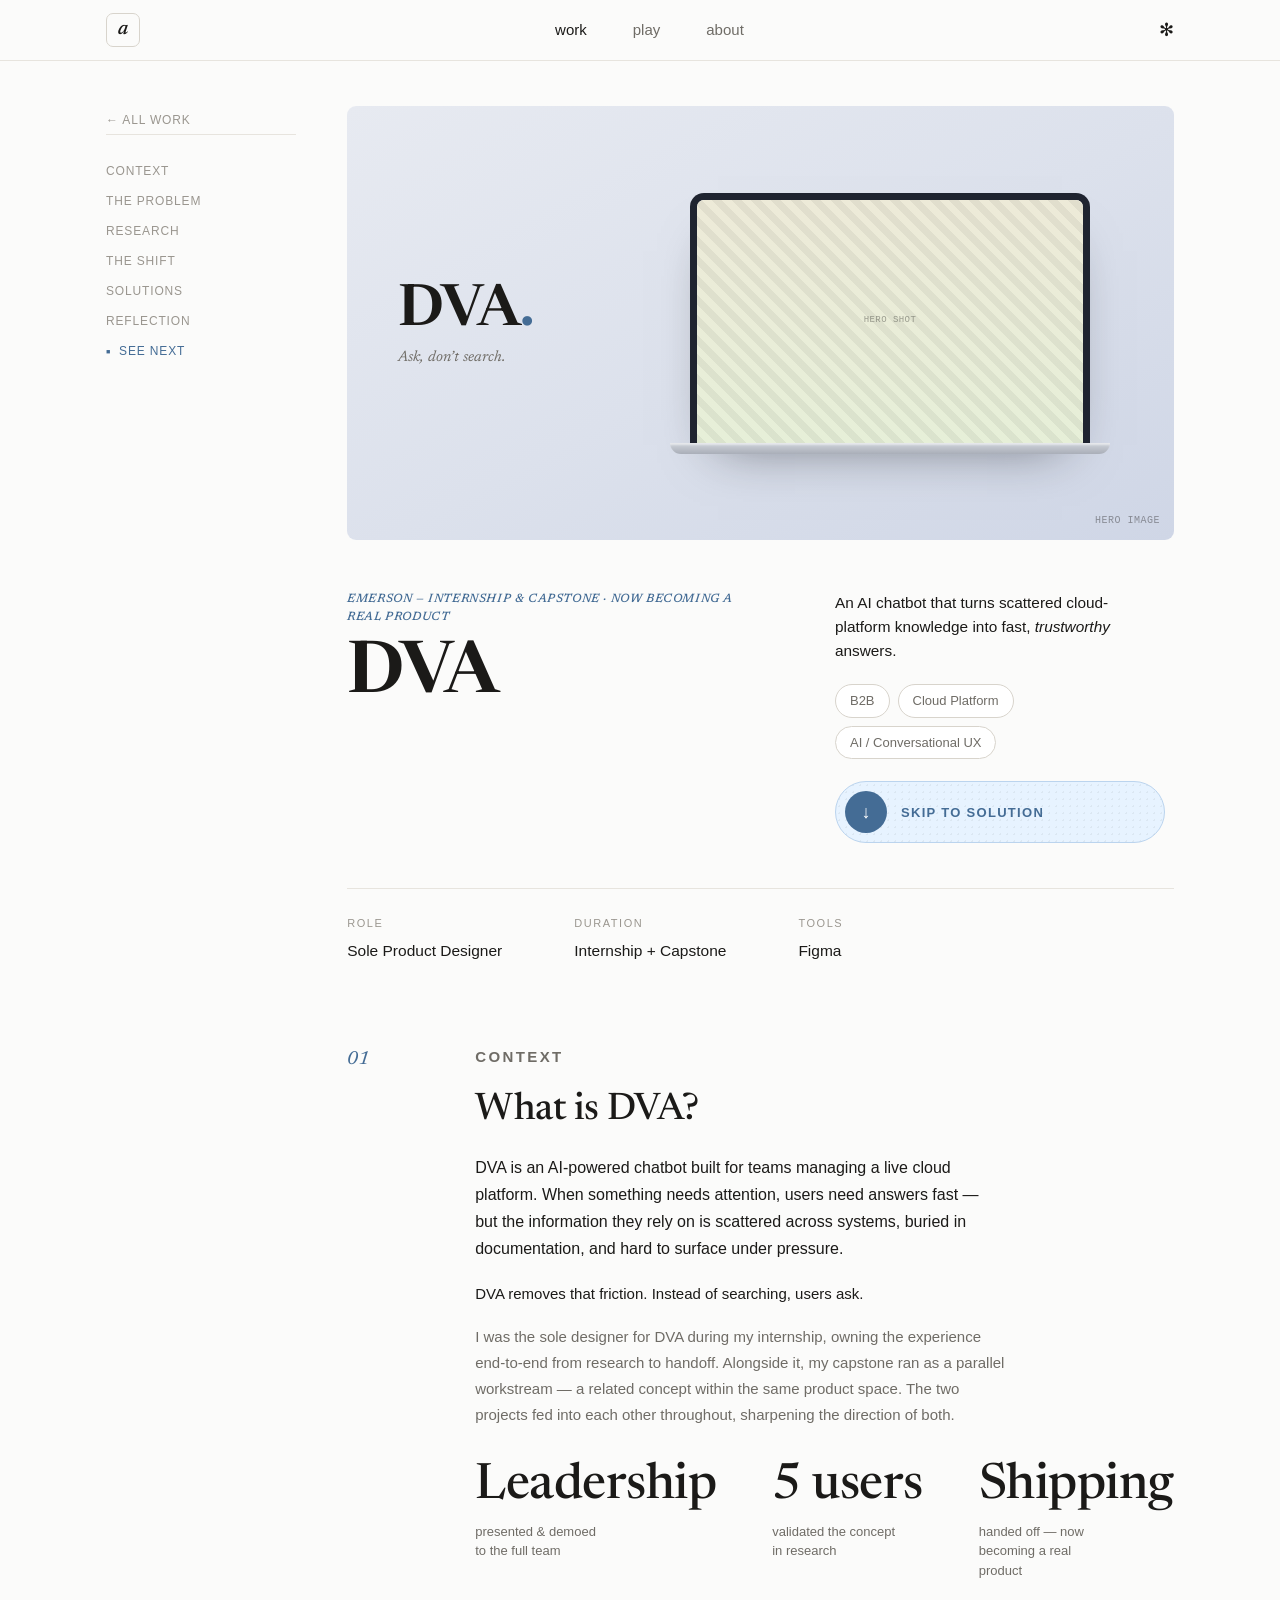
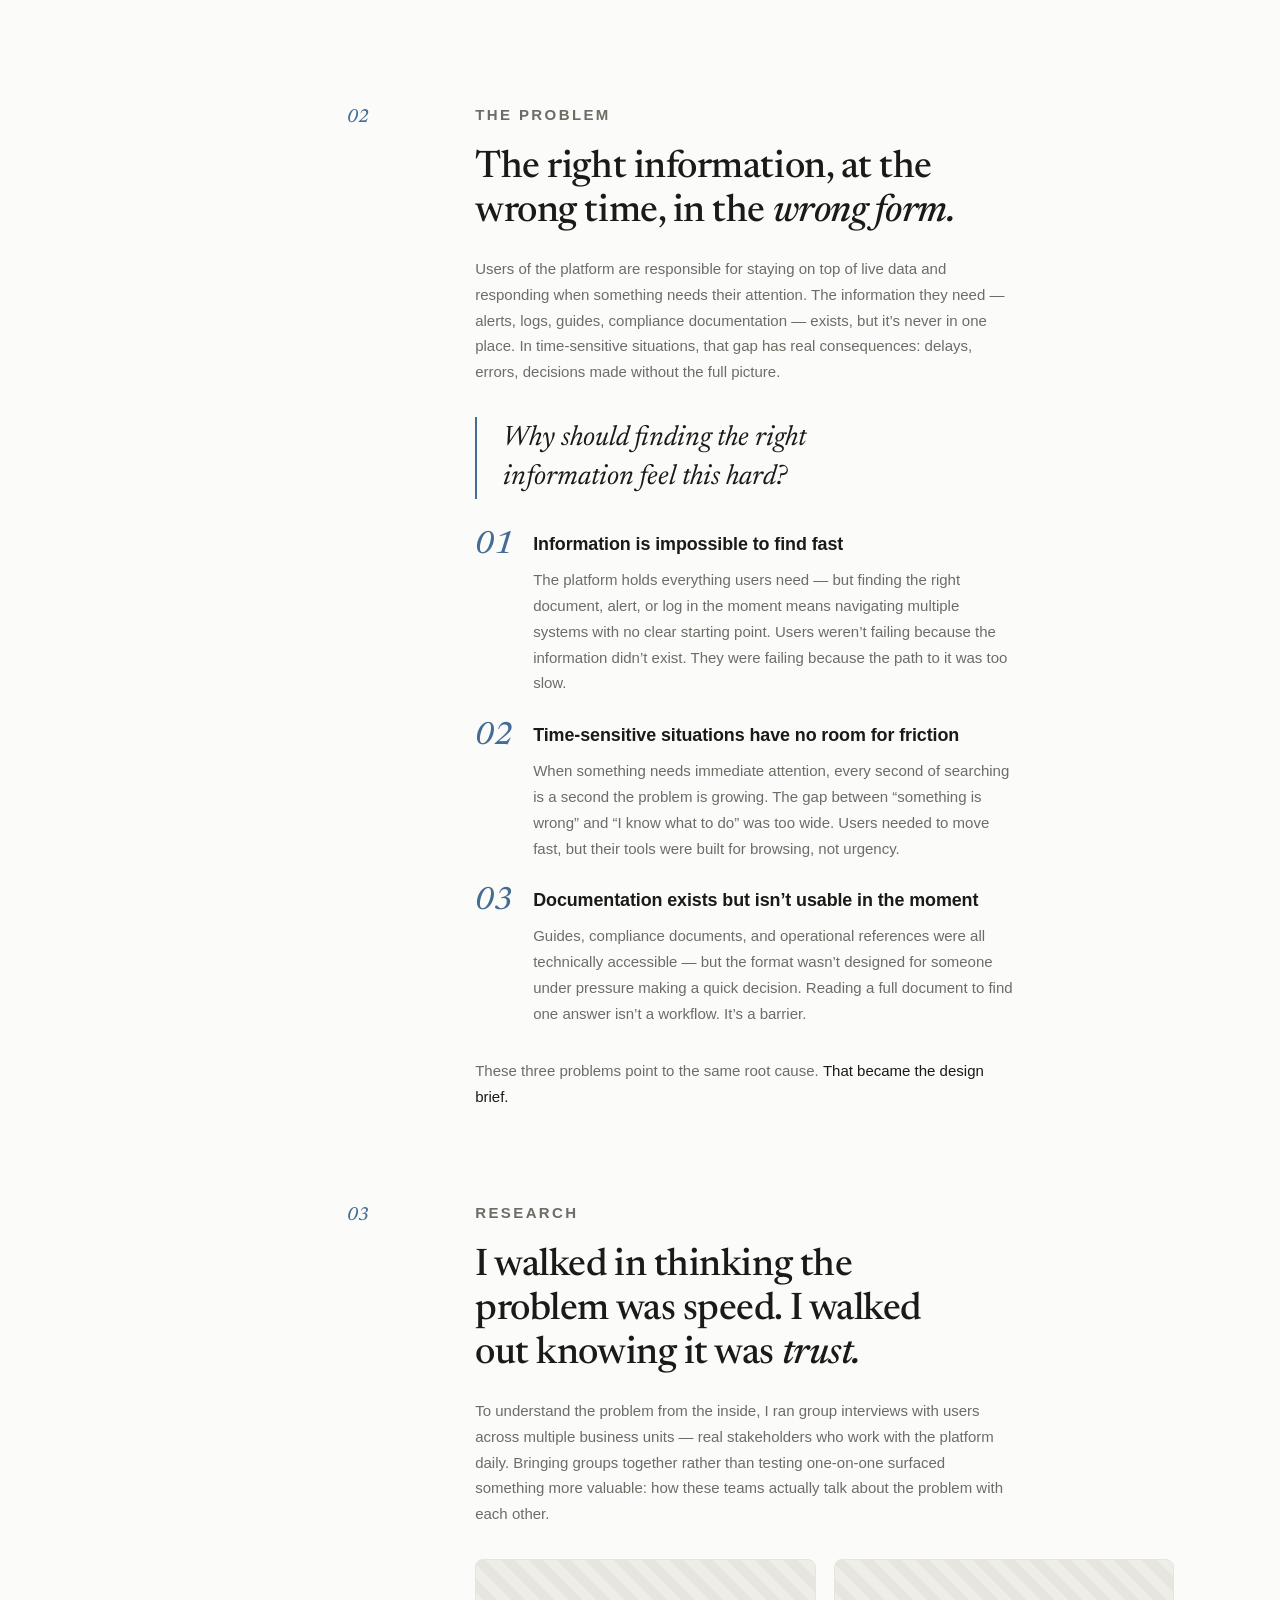
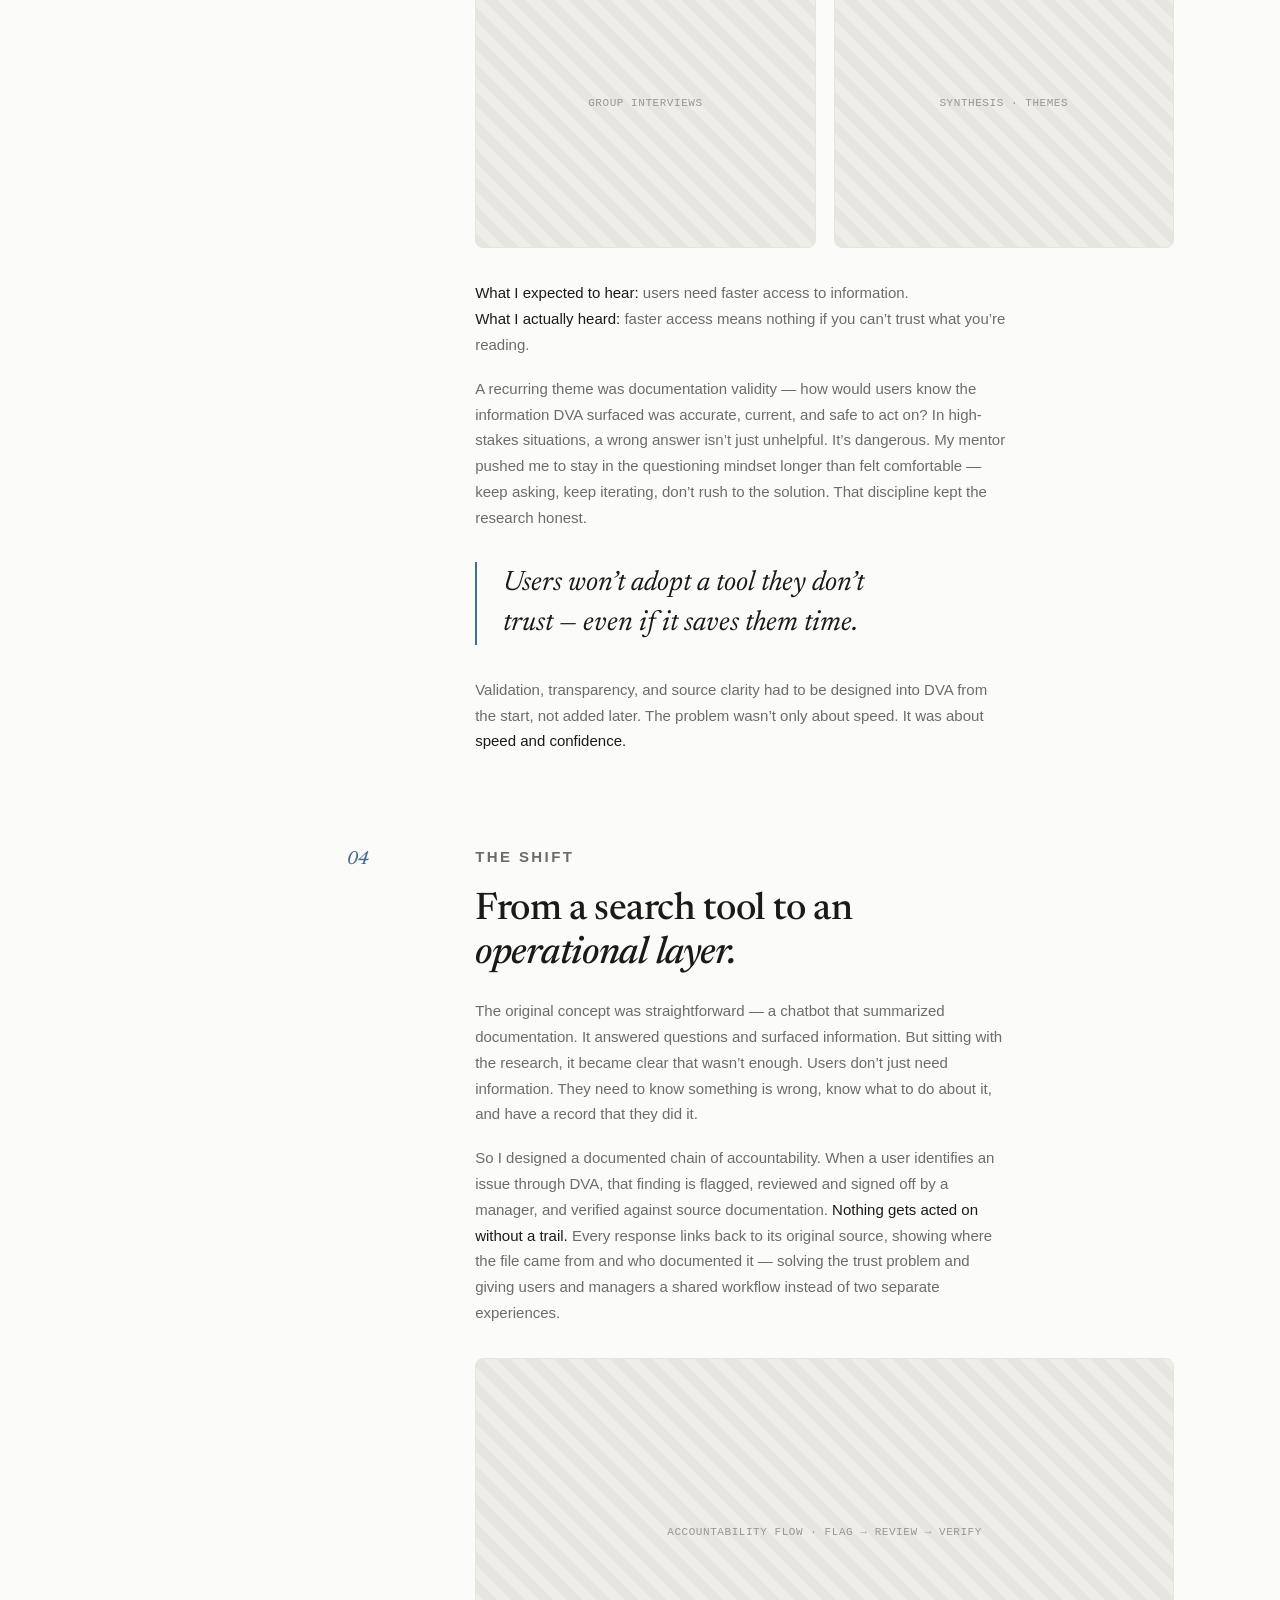
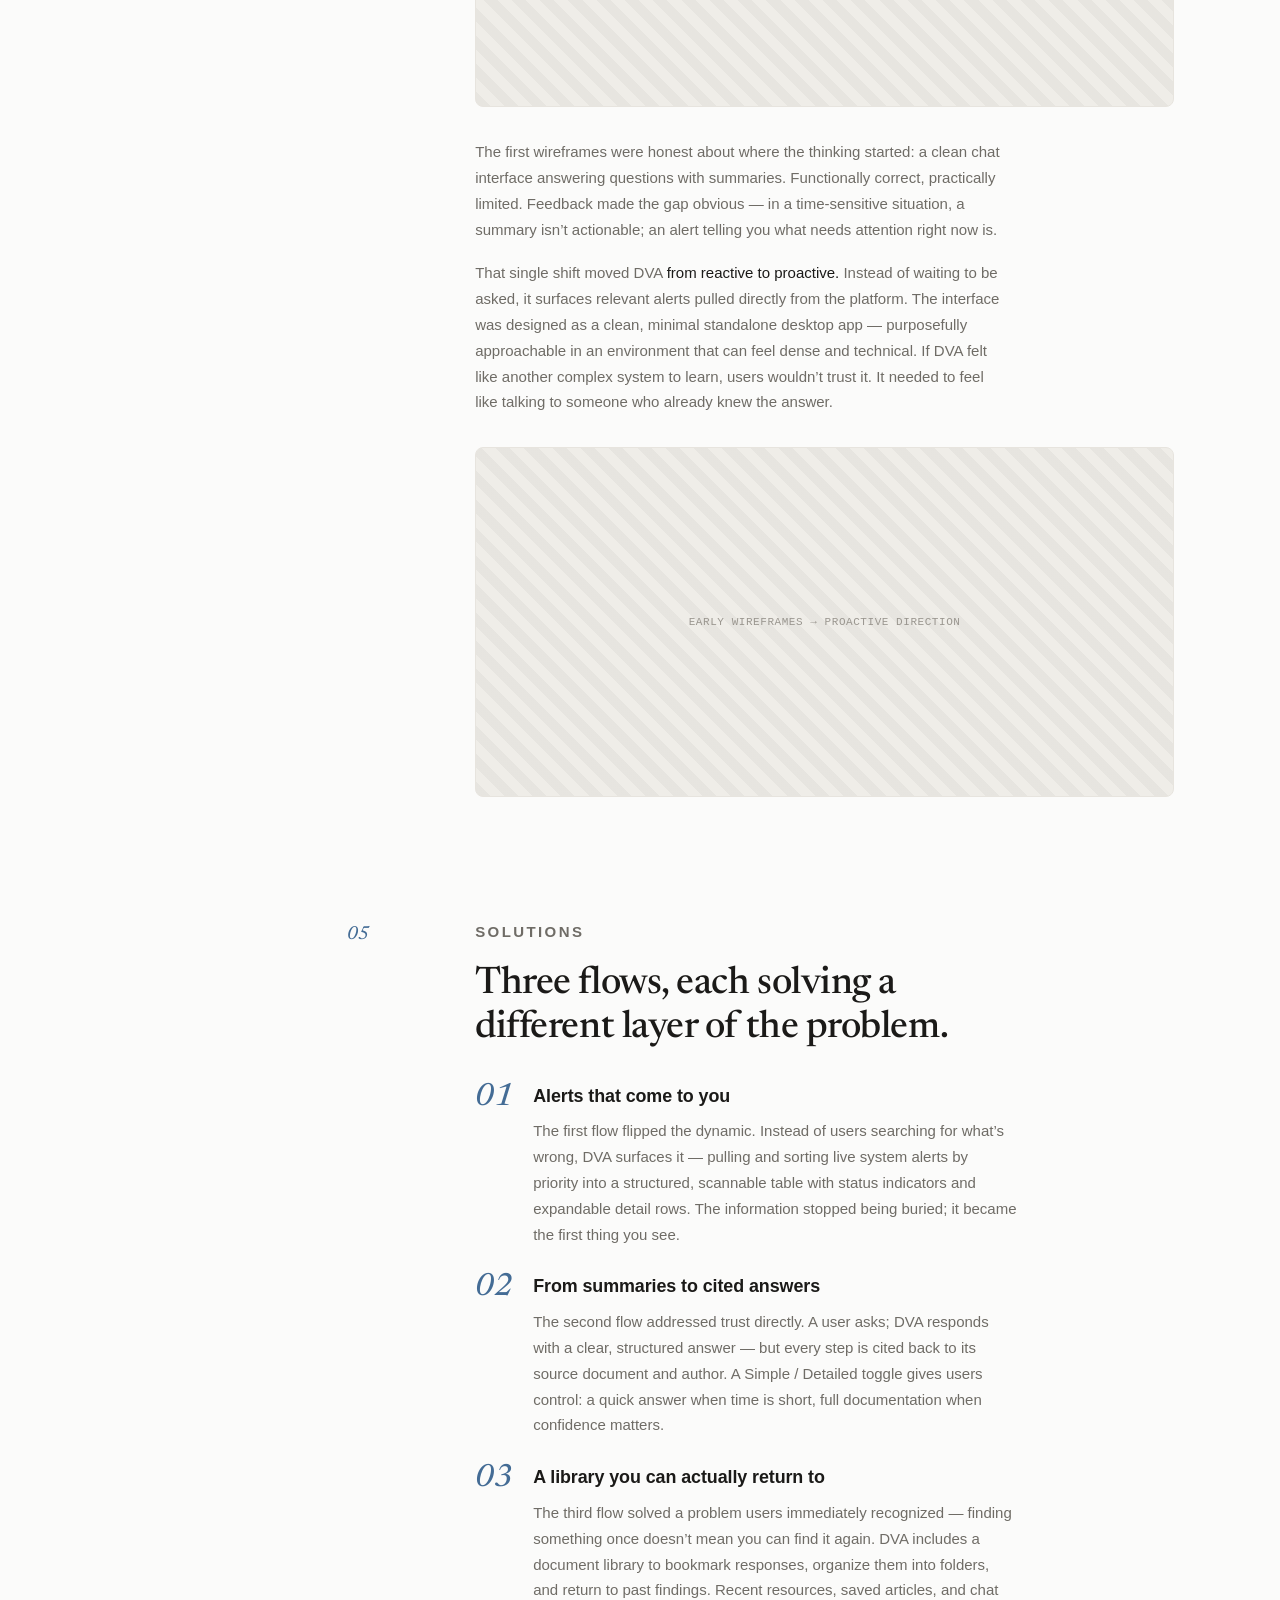
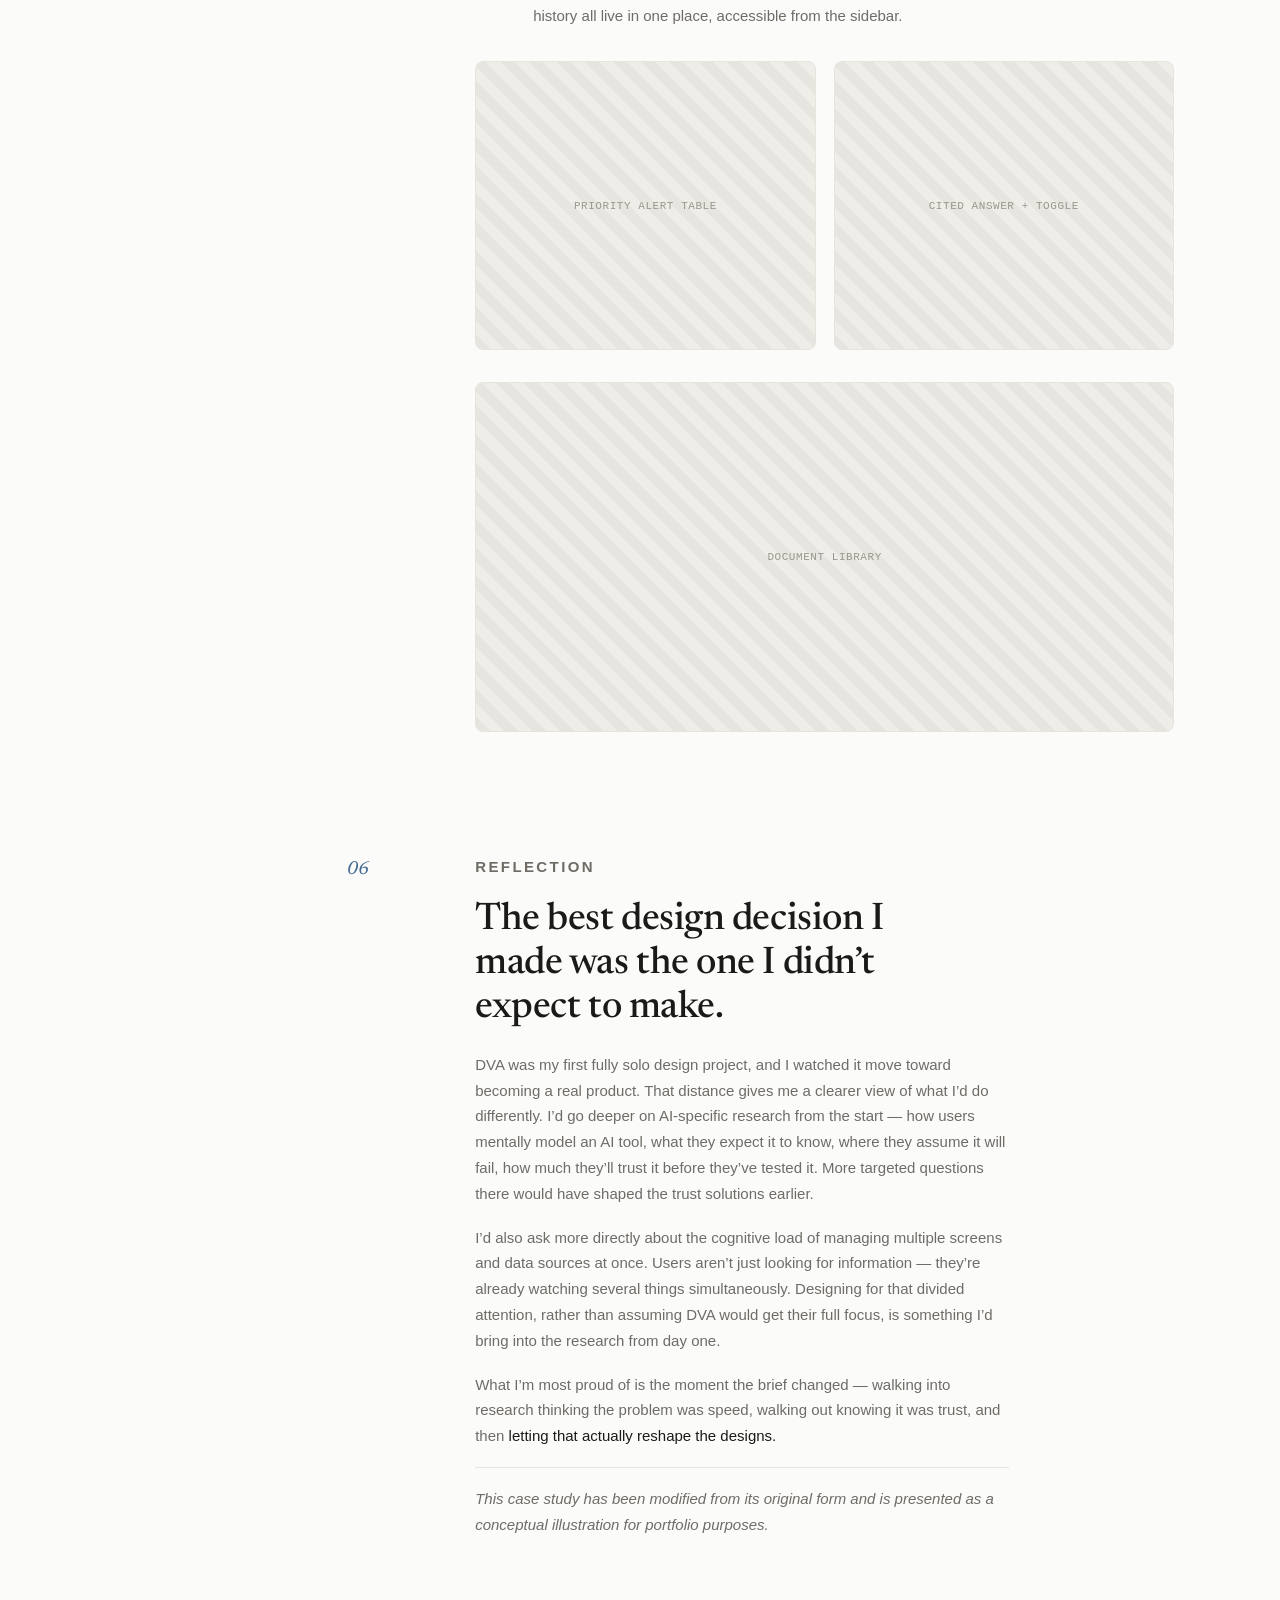
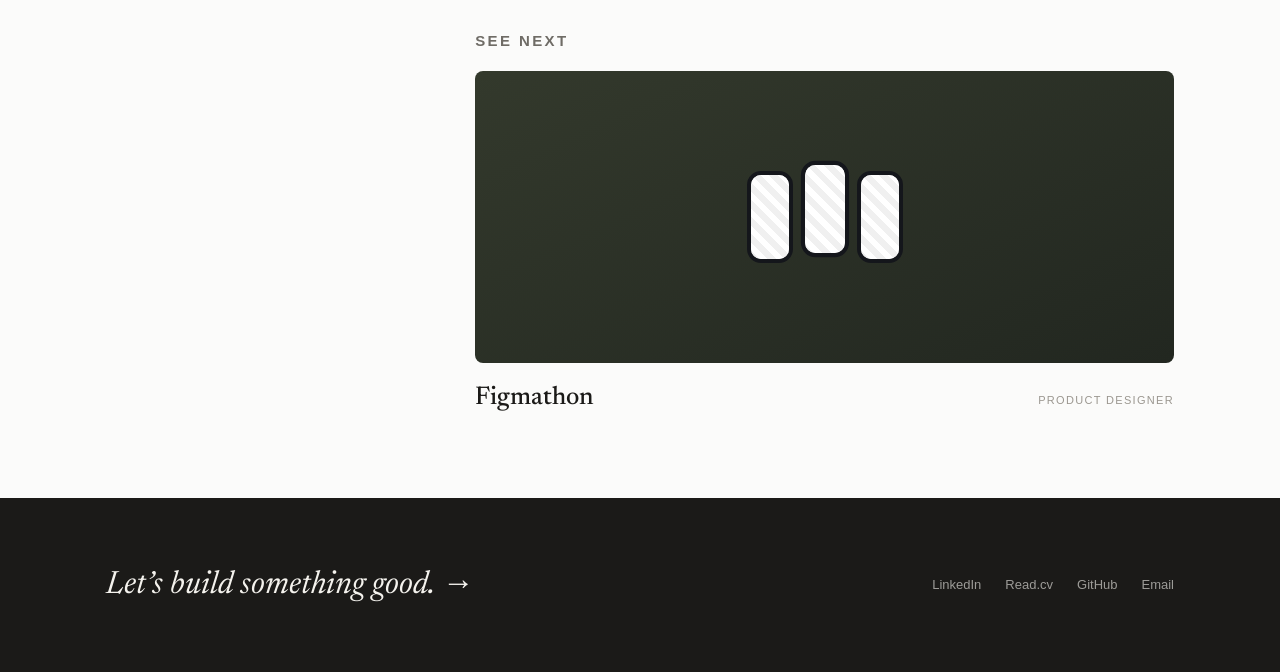
==== emerson.html @ e5c9ae39 "Add portfolio website — Lindsey Nguyen Landing page with hero, 2×2 work grid, about, and contact foo" ====
<!DOCTYPE html>
<html lang="en">
<head>
<meta charset="UTF-8" />
<meta name="viewport" content="width=device-width, initial-scale=1.0" />
<title>DVA &mdash; Lindsey Nguyen</title>
<link rel="preconnect" href="https://fonts.googleapis.com" />
<link rel="preconnect" href="https://fonts.gstatic.com" crossorigin />
<link href="https://fonts.googleapis.com/css2?family=Newsreader:ital,opsz,wght@0,6..72,400;0,6..72,500;0,6..72,600;1,6..72,400;1,6..72,500&display=swap" rel="stylesheet" />
<link rel="stylesheet" href="assets/case-study.css" />
<style>
  /* page-scoped extras for DVA's numbered problem/solution lists + disclaimer */
  .numlist{ display:flex; flex-direction:column; gap:26px; }
  .numlist .item{ display:grid; grid-template-columns:auto 1fr; gap:20px; align-items:start; }
  .numlist .n{ font-family:var(--serif); font-size:clamp(24px,2.6vw,32px); color:var(--accent);
    line-height:.9; font-weight:500; font-style:italic; }
  .numlist h3{ font-family:var(--sans); font-size:clamp(16px,1.4vw,19px); font-weight:600;
    margin:0 0 9px; letter-spacing:-.005em; }
  .numlist p{ margin:0; max-width:58ch; }
  .disclaimer{ font-size:13px; line-height:1.6; color:var(--faint); font-style:italic;
    border-top:1px solid var(--line); padding-top:18px; max-width:62ch; }
</style>
</head>
<body style="--accent:oklch(0.52 0.08 250);--accent-soft:oklch(0.96 0.022 250);--accent-line:oklch(0.86 0.045 250)">

  <header class="nav">
    <div class="wrap nav-inner">
      <a href="Portfolio.html" class="brand" aria-label="Home">a</a>
      <nav class="nav-links">
        <a href="Portfolio.html#work" class="active">work</a>
        <a href="Portfolio.html#about">play</a>
        <a href="Portfolio.html#about">about</a>
      </nav>
      <a href="Portfolio.html#contact" class="nav-mark" aria-label="Menu">&#10043;</a>
    </div>
  </header>

  <div class="wrap shell">

    <aside class="rail">
      <a href="Portfolio.html#work" class="back">&larr; All work</a>
      <ol>
        <li><a href="#context" data-spy>Context</a></li>
        <li><a href="#problem" data-spy>The problem</a></li>
        <li><a href="#research" data-spy>Research</a></li>
        <li><a href="#shift" data-spy>The shift</a></li>
        <li><a href="#solution" data-spy>Solutions</a></li>
        <li><a href="#reflection" data-spy>Reflection</a></li>
        <li><a href="#see-next" data-spy>See next</a></li>
      </ol>
    </aside>

    <main>

      <div class="banner" style="background:linear-gradient(152deg,#E7EAF1 0%,#DCE1EC 52%,#CFD6E6 100%);">
        <div class="wordmark">
          <b>DVA<span>.</span></b>
          <em>Ask, don&rsquo;t search.</em>
        </div>
        <div class="laptop"><div class="lid"><div class="scr"><small>hero shot</small></div></div><div class="base"></div></div>
        <span class="tag-img">hero image</span>
      </div>

      <section id="context" class="titleblock">
        <div>
          <div class="award">Emerson &mdash; Internship &amp; Capstone &middot; now becoming a real product</div>
          <h1>DVA</h1>
        </div>
        <div>
          <p class="summary">An AI chatbot that turns scattered cloud-platform knowledge into fast, <em>trustworthy</em> answers.</p>
          <div class="tags"><span>B2B</span><span>Cloud Platform</span><span>AI / Conversational UX</span></div>
          <a href="#solution" class="skip"><span class="dot">&darr;</span><b>Skip to solution</b></a>
        </div>
      </section>

      <div class="meta">
        <div><span>Role</span><b>Sole Product Designer</b></div>
        <div><span>Duration</span><b>Internship + Capstone</b></div>
        <div><span>Tools</span><b>Figma</b></div>
      </div>

      <div class="body">

        <!-- CONTEXT / WHAT IS DVA -->
        <section class="sec">
          <p class="sec-eyebrow">Context</p>
          <h2>What is DVA?</h2>
          <p class="leadin">DVA is an AI-powered chatbot built for teams managing a live cloud platform. When something needs attention, users need answers fast &mdash; but the information they rely on is scattered across systems, buried in documentation, and hard to surface under pressure.</p>
          <p><strong>DVA removes that friction. Instead of searching, users ask.</strong></p>
          <p>I was the sole designer for DVA during my internship, owning the experience end-to-end from research to handoff. Alongside it, my capstone ran as a parallel workstream &mdash; a related concept within the same product space. The two projects fed into each other throughout, sharpening the direction of both.</p>
          <div class="stats">
            <div><b>Leadership</b><span>presented &amp; demoed to the full team</span></div>
            <div><b>5 users</b><span>validated the concept in research</span></div>
            <div><b>Shipping</b><span>handed off &mdash; now becoming a real product</span></div>
          </div>
        </section>

        <!-- THE PROBLEM -->
        <section id="problem" class="sec">
          <p class="sec-eyebrow">The problem</p>
          <h2>The right information, at the wrong time, in the <em>wrong form.</em></h2>
          <p>Users of the platform are responsible for staying on top of live data and responding when something needs their attention. The information they need &mdash; alerts, logs, guides, compliance documentation &mdash; exists, but it&rsquo;s never in one place. In time-sensitive situations, that gap has real consequences: delays, errors, decisions made without the full picture.</p>
          <div class="pull"><p>Why should finding the right information feel this hard?</p></div>
          <div class="numlist">
            <div class="item">
              <div class="n">01</div>
              <div>
                <h3>Information is impossible to find fast</h3>
                <p>The platform holds everything users need &mdash; but finding the right document, alert, or log in the moment means navigating multiple systems with no clear starting point. Users weren&rsquo;t failing because the information didn&rsquo;t exist. They were failing because the path to it was too slow.</p>
              </div>
            </div>
            <div class="item">
              <div class="n">02</div>
              <div>
                <h3>Time-sensitive situations have no room for friction</h3>
                <p>When something needs immediate attention, every second of searching is a second the problem is growing. The gap between &ldquo;something is wrong&rdquo; and &ldquo;I know what to do&rdquo; was too wide. Users needed to move fast, but their tools were built for browsing, not urgency.</p>
              </div>
            </div>
            <div class="item">
              <div class="n">03</div>
              <div>
                <h3>Documentation exists but isn&rsquo;t usable in the moment</h3>
                <p>Guides, compliance documents, and operational references were all technically accessible &mdash; but the format wasn&rsquo;t designed for someone under pressure making a quick decision. Reading a full document to find one answer isn&rsquo;t a workflow. It&rsquo;s a barrier.</p>
              </div>
            </div>
          </div>
          <p>These three problems point to the same root cause. <strong>That became the design brief.</strong></p>
        </section>

        <!-- RESEARCH -->
        <section id="research" class="sec">
          <p class="sec-eyebrow">Research</p>
          <h2>I walked in thinking the problem was speed. I walked out knowing it was <em>trust.</em></h2>
          <p>To understand the problem from the inside, I ran group interviews with users across multiple business units &mdash; real stakeholders who work with the platform daily. Bringing groups together rather than testing one-on-one surfaced something more valuable: how these teams actually talk about the problem with each other.</p>
          <div class="two-up">
            <div class="imgph"><small>group interviews</small></div>
            <div class="imgph"><small>synthesis &middot; themes</small></div>
          </div>
          <p><strong>What I expected to hear:</strong> users need faster access to information.<br/><strong>What I actually heard:</strong> faster access means nothing if you can&rsquo;t trust what you&rsquo;re reading.</p>
          <p>A recurring theme was documentation validity &mdash; how would users know the information DVA surfaced was accurate, current, and safe to act on? In high-stakes situations, a wrong answer isn&rsquo;t just unhelpful. It&rsquo;s dangerous. My mentor pushed me to stay in the questioning mindset longer than felt comfortable &mdash; keep asking, keep iterating, don&rsquo;t rush to the solution. That discipline kept the research honest.</p>
          <div class="pull"><p>Users won&rsquo;t adopt a tool they don&rsquo;t trust &mdash; even if it saves them time.</p></div>
          <p>Validation, transparency, and source clarity had to be designed into DVA from the start, not added later. The problem wasn&rsquo;t only about speed. It was about <strong>speed and confidence.</strong></p>
        </section>

        <!-- THE SHIFT -->
        <section id="shift" class="sec">
          <p class="sec-eyebrow">The shift</p>
          <h2>From a search tool to an <em>operational layer.</em></h2>
          <p>The original concept was straightforward &mdash; a chatbot that summarized documentation. It answered questions and surfaced information. But sitting with the research, it became clear that wasn&rsquo;t enough. Users don&rsquo;t just need information. They need to know something is wrong, know what to do about it, and have a record that they did it.</p>
          <p>So I designed a documented chain of accountability. When a user identifies an issue through DVA, that finding is flagged, reviewed and signed off by a manager, and verified against source documentation. <strong>Nothing gets acted on without a trail.</strong> Every response links back to its original source, showing where the file came from and who documented it &mdash; solving the trust problem and giving users and managers a shared workflow instead of two separate experiences.</p>
          <div class="imgph wide"><small>accountability flow &middot; flag &rarr; review &rarr; verify</small></div>
          <p>The first wireframes were honest about where the thinking started: a clean chat interface answering questions with summaries. Functionally correct, practically limited. Feedback made the gap obvious &mdash; in a time-sensitive situation, a summary isn&rsquo;t actionable; an alert telling you what needs attention right now is.</p>
          <p>That single shift moved DVA <strong>from reactive to proactive.</strong> Instead of waiting to be asked, it surfaces relevant alerts pulled directly from the platform. The interface was designed as a clean, minimal standalone desktop app &mdash; purposefully approachable in an environment that can feel dense and technical. If DVA felt like another complex system to learn, users wouldn&rsquo;t trust it. It needed to feel like talking to someone who already knew the answer.</p>
          <div class="imgph wide"><small>early wireframes &rarr; proactive direction</small></div>
        </section>

        <!-- SOLUTIONS -->
        <section id="solution" class="sec">
          <p class="sec-eyebrow">Solutions</p>
          <h2>Three flows, each solving a different layer of the problem.</h2>
          <div class="numlist">
            <div class="item">
              <div class="n">01</div>
              <div>
                <h3>Alerts that come to you</h3>
                <p>The first flow flipped the dynamic. Instead of users searching for what&rsquo;s wrong, DVA surfaces it &mdash; pulling and sorting live system alerts by priority into a structured, scannable table with status indicators and expandable detail rows. The information stopped being buried; it became the first thing you see.</p>
              </div>
            </div>
            <div class="item">
              <div class="n">02</div>
              <div>
                <h3>From summaries to cited answers</h3>
                <p>The second flow addressed trust directly. A user asks; DVA responds with a clear, structured answer &mdash; but every step is cited back to its source document and author. A Simple / Detailed toggle gives users control: a quick answer when time is short, full documentation when confidence matters.</p>
              </div>
            </div>
            <div class="item">
              <div class="n">03</div>
              <div>
                <h3>A library you can actually return to</h3>
                <p>The third flow solved a problem users immediately recognized &mdash; finding something once doesn&rsquo;t mean you can find it again. DVA includes a document library to bookmark responses, organize them into folders, and return to past findings. Recent resources, saved articles, and chat history all live in one place, accessible from the sidebar.</p>
              </div>
            </div>
          </div>
          <div class="two-up">
            <div class="imgph"><small>priority alert table</small></div>
            <div class="imgph"><small>cited answer + toggle</small></div>
          </div>
          <div class="imgph wide"><small>document library</small></div>
        </section>

        <!-- REFLECTION -->
        <section id="reflection" class="sec">
          <p class="sec-eyebrow">Reflection</p>
          <h2>The best design decision I made was the one I didn&rsquo;t expect to make.</h2>
          <p>DVA was my first fully solo design project, and I watched it move toward becoming a real product. That distance gives me a clearer view of what I&rsquo;d do differently. I&rsquo;d go deeper on AI-specific research from the start &mdash; how users mentally model an AI tool, what they expect it to know, where they assume it will fail, how much they&rsquo;ll trust it before they&rsquo;ve tested it. More targeted questions there would have shaped the trust solutions earlier.</p>
          <p>I&rsquo;d also ask more directly about the cognitive load of managing multiple screens and data sources at once. Users aren&rsquo;t just looking for information &mdash; they&rsquo;re already watching several things simultaneously. Designing for that divided attention, rather than assuming DVA would get their full focus, is something I&rsquo;d bring into the research from day one.</p>
          <p>What I&rsquo;m most proud of is the moment the brief changed &mdash; walking into research thinking the problem was speed, walking out knowing it was trust, and then <strong>letting that actually reshape the designs.</strong></p>
          <p class="disclaimer">This case study has been modified from its original form and is presented as a conceptual illustration for portfolio purposes.</p>
        </section>

        <!-- SEE NEXT -->
        <section id="see-next" class="sec seenext">
          <p class="sec-eyebrow">See next</p>
          <a href="figmathon.html">
            <div class="thumb" style="background:linear-gradient(155deg,#33392C,#222720);"><div class="phones"><div class="phone"><div class="scr"></div></div><div class="phone"><div class="scr"></div></div><div class="phone"><div class="scr"></div></div></div></div>
            <div class="cap">
              <h3>Figmathon</h3>
              <span class="role">Product Designer</span>
            </div>
          </a>
        </section>

      </div>
    </main>
  </div>

  <footer class="foot">
    <div class="wrap foot-inner">
      <a href="Portfolio.html#contact" class="big">Let&rsquo;s build something good. &rarr;</a>
      <nav class="socials">
        <a href="#">LinkedIn</a>
        <a href="#">Read.cv</a>
        <a href="#">GitHub</a>
        <a href="#">Email</a>
      </nav>
    </div>
  </footer>

  <script>
    (function(){
      var links = Array.prototype.slice.call(document.querySelectorAll('.rail a[data-spy]'));
      var ids = links.map(function(a){ return a.getAttribute('href').slice(1); });
      var sections = ids.map(function(id){ return document.getElementById(id); }).filter(Boolean);
      function setActive(id){ links.forEach(function(a){ a.classList.toggle('active', a.getAttribute('href') === '#'+id); }); }
      setActive('context');
      if(!('IntersectionObserver' in window)) return;
      var visible = {};
      var io = new IntersectionObserver(function(entries){
        entries.forEach(function(en){ visible[en.target.id] = en.isIntersecting ? en.intersectionRatio : 0; });
        var best=null, bestR=-1;
        ids.forEach(function(id){ var r=visible[id]||0; if(r>bestR){ bestR=r; best=id; } });
        if(best && bestR>0) setActive(best);
      }, { rootMargin:'-30% 0px -55% 0px', threshold:[0,.25,.5,1] });
      sections.forEach(function(s){ io.observe(s); });
    })();
  </script>
</body>
</html>
---- assets/case-study.css ----
:root{
    --bg:#FBFBFA;
    --ink:#1B1A18;
    --muted:#6F6C66;
    --faint:#9A968F;
    --line:#E7E4DE;
    --line-strong:#D8D4CC;

    /* one muted-rose accent for this study */
    --accent:oklch(0.62 0.11 18);
    --accent-soft:oklch(0.95 0.028 18);
    --accent-line:oklch(0.86 0.05 18);

    --serif:"Newsreader", Georgia, "Times New Roman", serif;
    --sans:"Helvetica Neue", Helvetica, Arial, system-ui, sans-serif;

    --maxw:1180px;
    --pad:clamp(20px, 5vw, 56px);
    --nav-h:60px;
  }

  *{ box-sizing:border-box; }
  html{ scroll-behavior:smooth; }
  body{
    margin:0; background:var(--bg); color:var(--ink);
    font-family:var(--sans); -webkit-font-smoothing:antialiased;
    text-rendering:optimizeLegibility; line-height:1.5;
  }
  a{ color:inherit; text-decoration:none; }
  .wrap{ max-width:var(--maxw); margin:0 auto; padding-inline:var(--pad); }

  /* ---------------- NAV ---------------- */
  .nav{
    position:sticky; top:0; z-index:50;
    background:rgba(251,251,250,.88); backdrop-filter:saturate(140%) blur(10px);
    border-bottom:1px solid var(--line);
  }
  .nav-inner{ display:flex; align-items:center; justify-content:space-between; height:var(--nav-h); }
  .brand{
    display:inline-flex; align-items:center; justify-content:center;
    width:34px; height:34px; font-family:var(--serif); font-size:21px;
    font-weight:500; font-style:italic; border:1px solid var(--line-strong); border-radius:7px;
  }
  .nav-links{ display:flex; align-items:center; gap:clamp(22px,4vw,46px); font-size:15px; color:var(--muted); }
  .nav-links a{ padding:4px 0; transition:color .18s ease; }
  .nav-links a:hover, .nav-links a.active{ color:var(--ink); }
  .nav-mark{ font-size:18px; color:var(--ink); line-height:1; transition:transform .5s cubic-bezier(.2,.8,.2,1); }
  .nav-mark:hover{ transform:rotate(90deg); }

  /* ---------------- LAYOUT: rail + main ---------------- */
  .shell{ display:grid; grid-template-columns:190px minmax(0,1fr); gap:clamp(28px,4vw,64px); padding-top:clamp(28px,5vh,48px); padding-bottom:clamp(60px,9vh,100px); }

  /* section rail */
  .rail{ position:sticky; top:calc(var(--nav-h) + 28px); align-self:start; height:max-content; }
  .rail ol{ list-style:none; margin:0; padding:0; display:flex; flex-direction:column; gap:2px; }
  .rail a{
    display:block; padding:5px 0; font-size:12px; letter-spacing:.07em;
    text-transform:uppercase; color:var(--faint); transition:color .18s ease;
  }
  .rail a:hover{ color:var(--ink); }
  .rail a.active{ color:var(--accent); }
  .rail a.active::before{
    content:"■"; font-size:7px; margin-right:8px; vertical-align:middle;
    color:var(--accent);
  }
  .back{ display:inline-flex; gap:7px; align-items:center; font-size:12px; letter-spacing:.06em;
    text-transform:uppercase; color:var(--muted); margin-bottom:22px; padding-bottom:18px;
    border-bottom:1px solid var(--line); }
  .back:hover{ color:var(--ink); }

  /* ---------------- HERO BANNER ---------------- */
  .banner{
    position:relative; border-radius:9px; overflow:hidden; aspect-ratio:16/8.4; min-height:260px;
    display:grid; place-items:center;
    background:linear-gradient(152deg, #E3E0EE 0%, #E8E2EB 38%, #E0E6D6 74%, #D6E1C7 100%);
  }
  .banner .wordmark{
    position:absolute; left:clamp(22px,4vw,52px); top:50%; transform:translateY(-50%);
    font-family:var(--serif); line-height:1;
  }
  .banner .wordmark b{ display:block; font-weight:600; font-size:clamp(30px,4.6vw,58px); letter-spacing:-.02em; }
  .banner .wordmark b span{ color:var(--accent); }
  .banner .wordmark em{ display:block; font-style:italic; font-size:clamp(12px,1.2vw,15px); color:var(--muted); margin-top:10px; }
  .banner .device{
    position:relative; justify-self:end; margin-right:clamp(28px,7vw,90px);
    width:clamp(120px,17vw,190px); aspect-ratio:1/2.04;
    border:6px solid #14161b; border-radius:26px; overflow:hidden; background:#fff;
    box-shadow:0 30px 50px -28px rgba(20,22,27,.6);
  }
  .banner .device::before{ content:""; position:absolute; top:7px; left:50%; transform:translateX(-50%);
    width:32%; height:8px; border-radius:8px; background:#14161b; z-index:2; }
  .banner .device .scr{
    width:100%; height:100%; display:grid; place-items:center;
    background:repeating-linear-gradient(45deg, rgba(0,0,0,.05) 0 7px, transparent 7px 14px),
      linear-gradient(180deg,#EDEAD8,#E6EFD8);
  }
  .banner .device .scr small{ font-family:ui-monospace,Menlo,monospace; font-size:9px; letter-spacing:.05em;
    color:rgba(0,0,0,.34); text-transform:uppercase; }
  .banner .tag-img{ position:absolute; right:14px; bottom:12px; font-family:ui-monospace,Menlo,monospace;
    font-size:10px; letter-spacing:.05em; color:rgba(27,26,24,.4); text-transform:uppercase; }

  /* ---------------- TITLE BLOCK ---------------- */
  .titleblock{ display:grid; grid-template-columns:minmax(0,1.25fr) minmax(0,1fr); gap:clamp(28px,5vw,64px);
    align-items:start; margin-top:clamp(30px,5vh,52px); }
  .award{ display:inline-flex; align-items:center; gap:8px; font-size:12px; letter-spacing:.05em;
    text-transform:uppercase; color:var(--accent); font-style:italic; font-family:var(--serif);
    font-weight:500; margin-bottom:14px; }
  .award .medal{ width:16px; height:16px; border-radius:50%; background:var(--accent);
    display:inline-grid; place-items:center; color:#fff; font-size:9px; font-style:normal; }
  h1{ font-family:var(--serif); font-weight:600; font-size:clamp(40px,5.6vw,72px);
    line-height:1.0; letter-spacing:-.02em; margin:0; text-wrap:balance; }
  .summary{ font-size:clamp(15px,1.2vw,17.5px); line-height:1.55; color:var(--ink); margin:6px 0 22px; max-width:38ch; }
  .tags{ display:flex; flex-wrap:wrap; gap:8px; margin-bottom:22px; }
  .tags span{ font-size:13px; color:var(--muted); border:1px solid var(--line-strong);
    border-radius:20px; padding:6px 14px; background:#fff; }
  .skip{
    display:inline-flex; align-items:center; gap:14px; width:100%; max-width:330px;
    background:var(--accent-soft); border:1px solid var(--accent-line);
    border-radius:40px; padding:9px 9px; transition:transform .2s ease, box-shadow .2s ease;
    background-image:radial-gradient(rgba(0,0,0,.05) 1px, transparent 1px);
    background-size:7px 7px; background-position:0 0;
  }
  .skip:hover{ transform:translateY(-1px); box-shadow:0 14px 26px -18px rgba(0,0,0,.22); }
  .skip .dot{ width:42px; height:42px; border-radius:50%; background:var(--accent); color:#fff;
    display:grid; place-items:center; font-size:18px; flex-shrink:0; }
  .skip b{ font-size:13px; letter-spacing:.1em; text-transform:uppercase; color:var(--accent); font-weight:600; }

  /* ---------------- META ROW ---------------- */
  .meta{ display:flex; flex-wrap:wrap; gap:clamp(28px,6vw,72px); margin-top:clamp(34px,5vh,56px);
    padding-top:26px; border-top:1px solid var(--line); }
  .meta div span{ display:block; font-size:11px; letter-spacing:.14em; text-transform:uppercase;
    color:var(--faint); margin-bottom:7px; }
  .meta div b{ font-weight:500; font-size:15.5px; }

  /* ---------------- BODY SECTIONS — editorial rhythm system ----------------
     Spacing scale (one beat repeated everywhere):
       --flow     24px  — base gap between every block in a section
       --flow-lg  +12px — extra air around media / feature blocks (=> 36px)
     Each section = [ label gutter | reading column ]. Vertical rhythm is
     handled ENTIRELY by row-gap, so individual elements carry no margins. */
  :root{ --measure:64ch; }
  .body{ counter-reset:sec; margin-top:clamp(56px,9vh,96px); display:flex; flex-direction:column; gap:clamp(68px,10vh,108px); }
  section[id]{ scroll-margin-top:calc(var(--nav-h) + 24px); }

  /* each section indents past a gutter that holds its number; rhythm = margins */
  .sec{ position:relative; padding-left:clamp(56px,10vw,132px); }
  .sec::before{ counter-increment:sec; content:"0" counter(sec);
    position:absolute; left:0; top:6px;
    font-family:var(--serif); font-style:italic; font-weight:500; font-size:clamp(16px,1.6vw,19px);
    line-height:1; color:var(--accent); }
  .sec.seenext::before{ content:none; }
  .sec-eyebrow{ margin:0 0 14px;
    font-size:11px; letter-spacing:.16em; text-transform:uppercase; color:var(--accent); font-weight:600; }
  .sec h2{ font-family:var(--serif); font-weight:500; font-size:clamp(26px,3vw,38px);
    line-height:1.16; letter-spacing:-.012em; text-wrap:pretty; max-width:22ch; margin:0 0 22px; }
  .sec h2 em{ font-style:italic; }
  .sec p{ font-size:clamp(15px,1.05vw,16.5px); line-height:1.72; color:var(--muted); max-width:var(--measure); margin:0 0 18px; }
  .sec p:last-child{ margin-bottom:0; }
  .sec p strong{ color:var(--ink); font-weight:500; }
  .sec .leadin{ font-size:clamp(16px,1.2vw,18.5px); line-height:1.7; color:var(--ink); max-width:58ch; }
  /* media + feature blocks: one uniform, larger notch of air (direct children only) */
  .sec > .imgph, .two-up, .pull, .stats, .numlist{ margin:32px 0; }
  .two-up .imgph{ margin:0; }

  .imgph{ border-radius:8px; overflow:hidden; border:1px solid var(--line);
    background:repeating-linear-gradient(45deg, rgba(27,26,24,.04) 0 10px, transparent 10px 20px), #EFEDE8;
    display:grid; place-items:center; }
  .imgph small{ font-family:ui-monospace,Menlo,monospace; font-size:11px; letter-spacing:.05em;
    color:var(--faint); text-transform:uppercase; }
  .imgph.wide{ aspect-ratio:16/8; }
  .two-up{ display:grid; grid-template-columns:1fr 1fr; gap:18px; }
  .two-up .imgph{ aspect-ratio:4/3.4; }

  .pull{ border-left:2px solid var(--accent); padding:2px 0 2px 26px; }
  .pull p{ font-family:var(--serif); font-style:italic; font-size:clamp(21px,2.3vw,28px);
    line-height:1.4; color:var(--ink); max-width:26ch; margin:0; }

  .stats{ display:flex; flex-wrap:wrap; gap:clamp(28px,5vw,56px); }
  .stats div{ min-width:0; }
  .stats div b{ display:block; font-family:var(--serif); font-size:clamp(34px,4vw,50px);
    font-weight:500; line-height:1.04; letter-spacing:-.01em; white-space:nowrap; }
  .stats div span{ font-size:13px; color:var(--muted); margin-top:10px; display:block; max-width:18ch; }

  .links{ display:flex; flex-direction:column; gap:0; max-width:560px; }
  .links a{ display:flex; align-items:center; justify-content:space-between; gap:16px;
    padding:16px 2px; border-top:1px solid var(--line); font-size:15.5px; transition:padding .2s ease, color .2s ease; }
  .links a:last-child{ border-bottom:1px solid var(--line); }
  .links a:hover{ padding-left:8px; color:var(--accent); }
  .links a .arr{ color:var(--faint); transition:transform .2s ease, color .2s ease; }
  .links a:hover .arr{ transform:translateX(3px); color:var(--accent); }

  /* see next */
  .seenext a{ display:block; }
  .seenext .thumb{ position:relative; border-radius:8px; overflow:hidden; aspect-ratio:2.4/1;
    background:linear-gradient(155deg,#F1EFEA,#DCDAD3 120%); display:grid; place-items:center;
    transition:transform .45s cubic-bezier(.2,.8,.2,1); }
  .seenext a:hover .thumb{ transform:translateY(-4px); }
  .seenext .thumb .laptop{ width:38%; }
  .seenext .lid{ border:6px solid #1f2430; border-radius:12px 12px 0 0; border-bottom:none;
    aspect-ratio:16/10; overflow:hidden; background:#fff; }
  .seenext .lid .scr{ width:100%; height:100%; background:repeating-linear-gradient(45deg, rgba(0,0,0,.05) 0 7px, transparent 7px 14px), #f4f3f0; }
  .seenext .base{ height:8px; background:linear-gradient(#cfd3da,#a9aeb8); border-radius:0 0 8px 8px; margin:0 -7%; }
  .seenext .cap{ display:flex; align-items:baseline; justify-content:space-between; gap:14px; margin-top:16px; }
  .seenext .cap h3{ font-family:var(--serif); font-weight:500; font-size:clamp(20px,2vw,26px); margin:0; }
  .seenext .cap .role{ font-size:11px; letter-spacing:.12em; text-transform:uppercase; color:var(--faint); white-space:nowrap; }

  /* ---------------- FOOTER ---------------- */
  .foot{ background:var(--ink); color:#F4F2ED; padding-block:clamp(48px,7vh,72px); }
  .foot-inner{ display:flex; align-items:center; justify-content:space-between; flex-wrap:wrap; gap:18px; }
  .foot .big{ font-family:var(--serif); font-style:italic; font-size:clamp(22px,2.6vw,32px); }
  .foot .socials{ display:flex; gap:24px; font-size:13px; color:rgba(244,242,237,.6); }
  .foot .socials a:hover{ color:#F4F2ED; }

  /* ---------------- responsive ---------------- */
  @media (max-width:860px){
    .shell{ grid-template-columns:1fr; gap:30px; }
    .rail{ position:static; }
    .rail ol{ flex-direction:row; flex-wrap:wrap; gap:6px 18px; }
    .rail a{ padding:0; }
    .rail a.active::before{ display:none; }
    .titleblock{ grid-template-columns:1fr; gap:26px; }
    .banner .wordmark b{ font-size:34px; }
    /* sections drop the gutter on small screens */
    .sec{ padding-left:0; }
    .sec::before{ display:none; }
  }
  @media (max-width:560px){
    .meta{ gap:22px 36px; }
    .two-up{ grid-template-columns:1fr; }
    .banner .device{ display:none; }
    .banner{ aspect-ratio:16/10; }
  }

  /* ---- additions for the multi-project set ---- */
  /* hero laptop variant */
  .banner .laptop{ position:relative; justify-self:end; margin-right:clamp(26px,7vw,84px); width:clamp(220px,34vw,400px); }
  .banner .laptop .lid{ border:7px solid #1f2430; border-radius:14px 14px 0 0; border-bottom:none; aspect-ratio:16/10; overflow:hidden; background:#fff; box-shadow:0 30px 50px -28px rgba(20,22,27,.55); }
  .banner .laptop .base{ height:11px; background:linear-gradient(#cfd3da,#a9aeb8); border-radius:0 0 11px 11px; margin:0 -5%; box-shadow:inset 0 2px 2px rgba(255,255,255,.5); }
  .banner .laptop .scr, .banner .device .scr{ width:100%; height:100%; display:grid; place-items:center; background:repeating-linear-gradient(45deg, rgba(0,0,0,.05) 0 7px, transparent 7px 14px), linear-gradient(180deg,#EDEAD8,#E6EFD8); }
  .banner .laptop .scr small{ font-family:ui-monospace,Menlo,monospace; font-size:9px; letter-spacing:.05em; color:rgba(0,0,0,.34); text-transform:uppercase; }
  /* dark banner text */
  .banner.dark .wordmark b, .banner.dark .wordmark b span{ color:#F4F2ED; }
  .banner.dark .wordmark em{ color:rgba(244,242,237,.78); }
  .banner.dark .tag-img{ color:rgba(255,255,255,.5); }
  /* see-next phones */
  .seenext .thumb .phones{ display:flex; gap:9px; align-items:center; justify-content:center; }
  .seenext .thumb .phone{ width:46px; aspect-ratio:1/2.0; border:4px solid #14161b; border-radius:14px; overflow:hidden; background:#fff; position:relative; }
  .seenext .thumb .phone:nth-child(2){ transform:translateY(-8px) scale(1.05); }
  .seenext .thumb .phone .scr{ width:100%; height:100%; background:repeating-linear-gradient(45deg, rgba(0,0,0,.06) 0 6px, transparent 6px 12px), rgba(255,255,255,.85); }
  @media (max-width:560px){ .banner .laptop{ display:none; } }
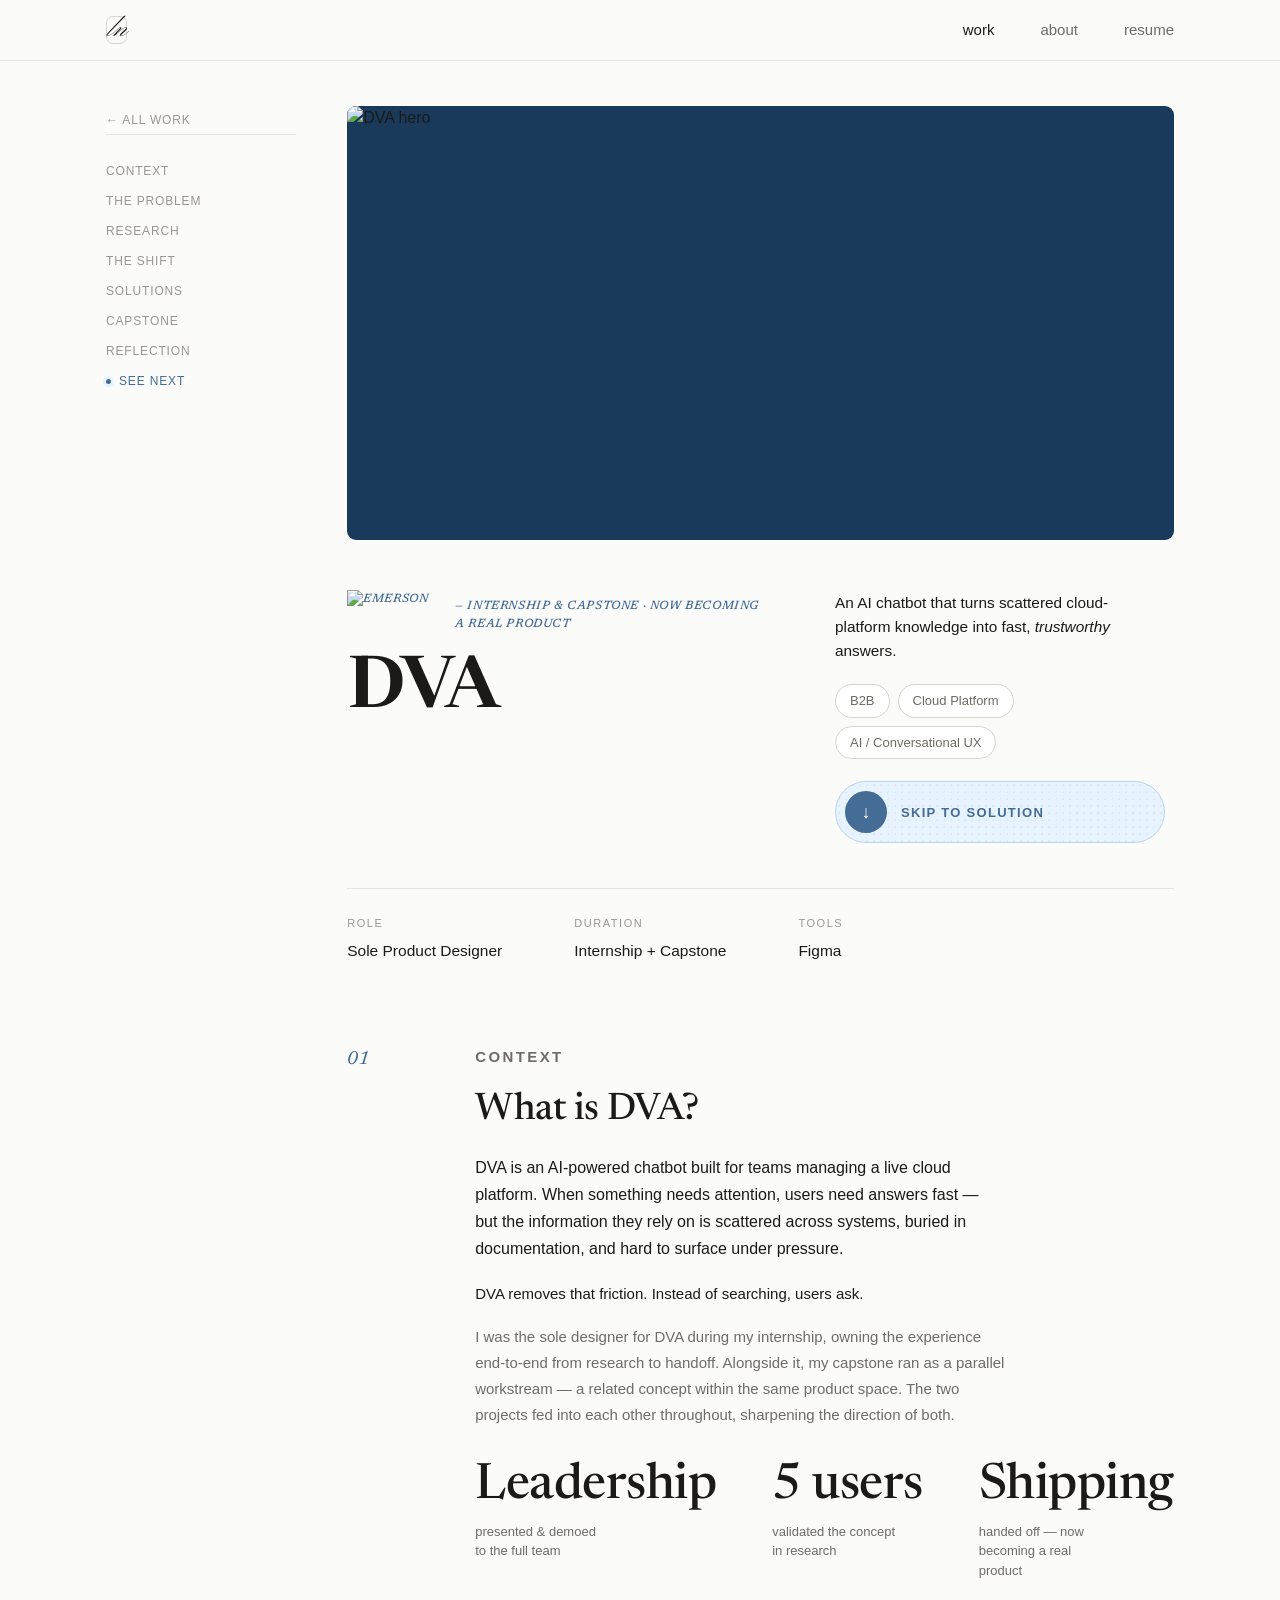
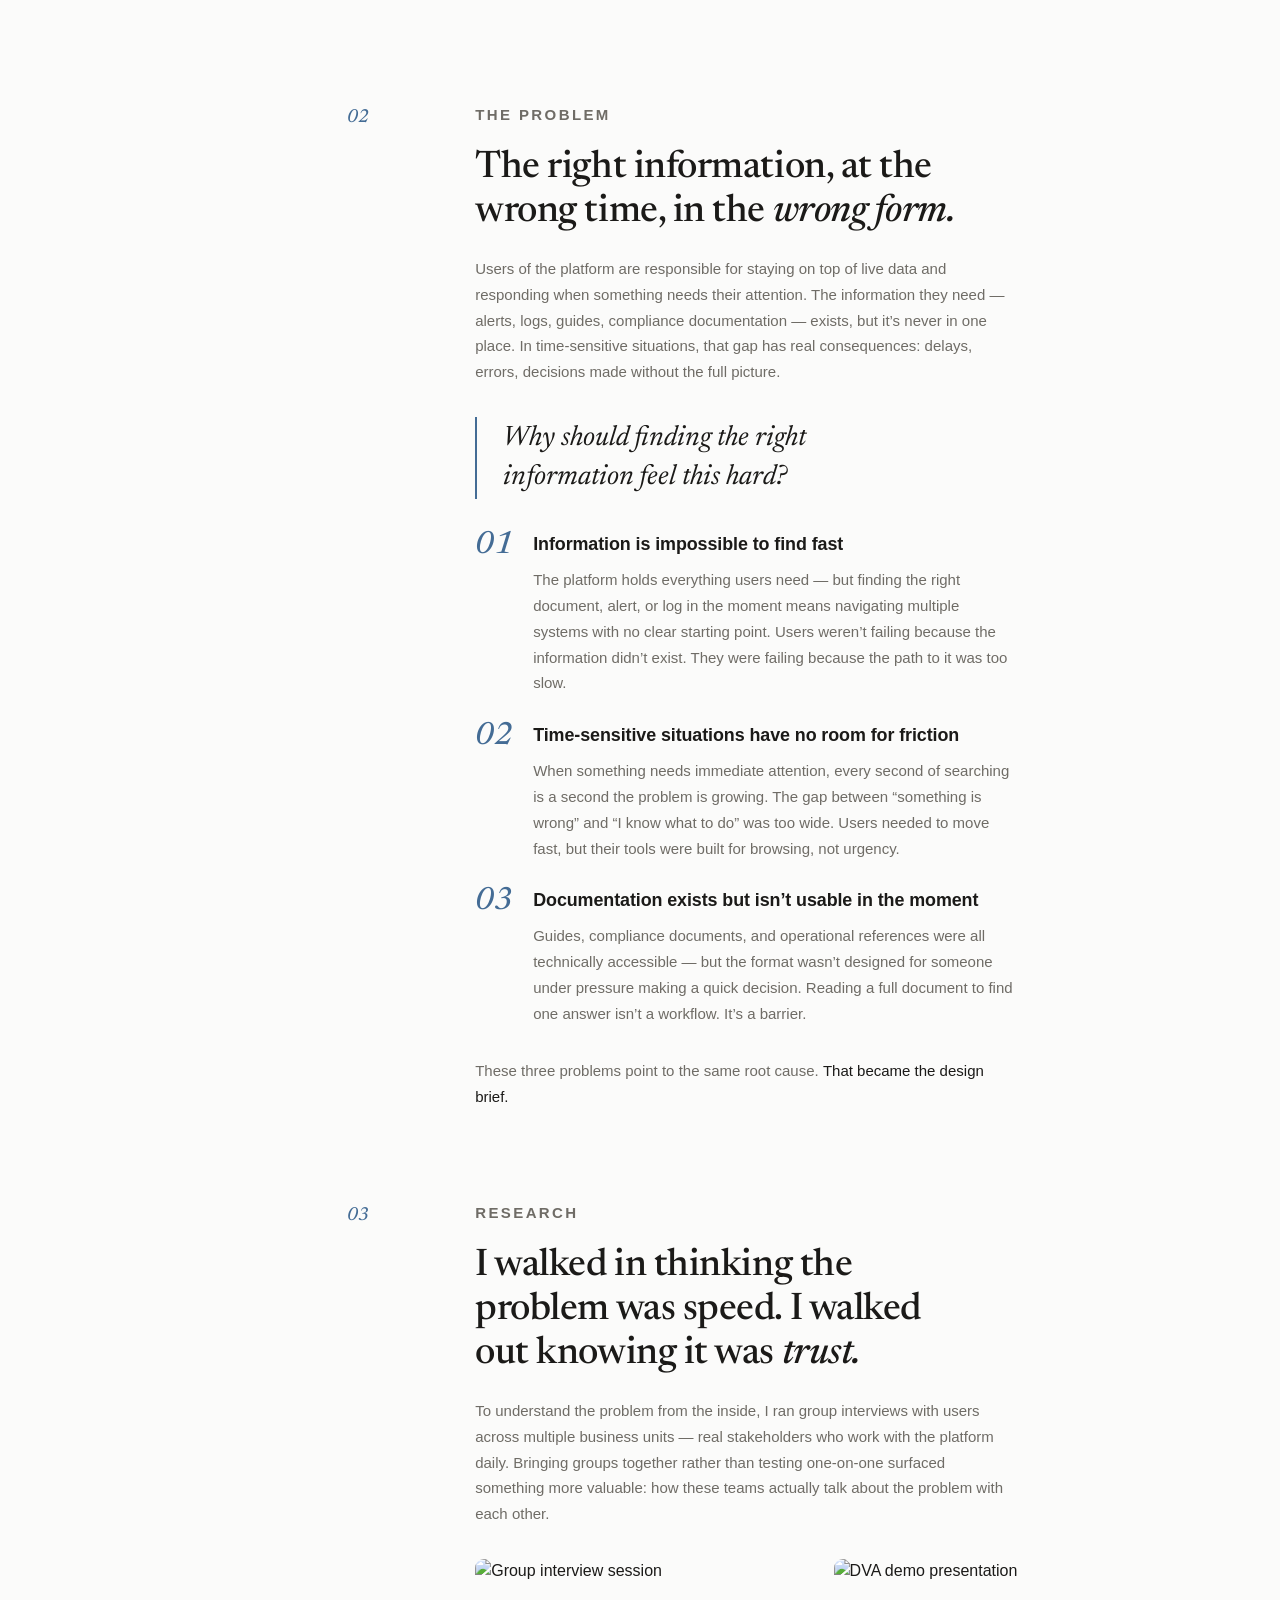
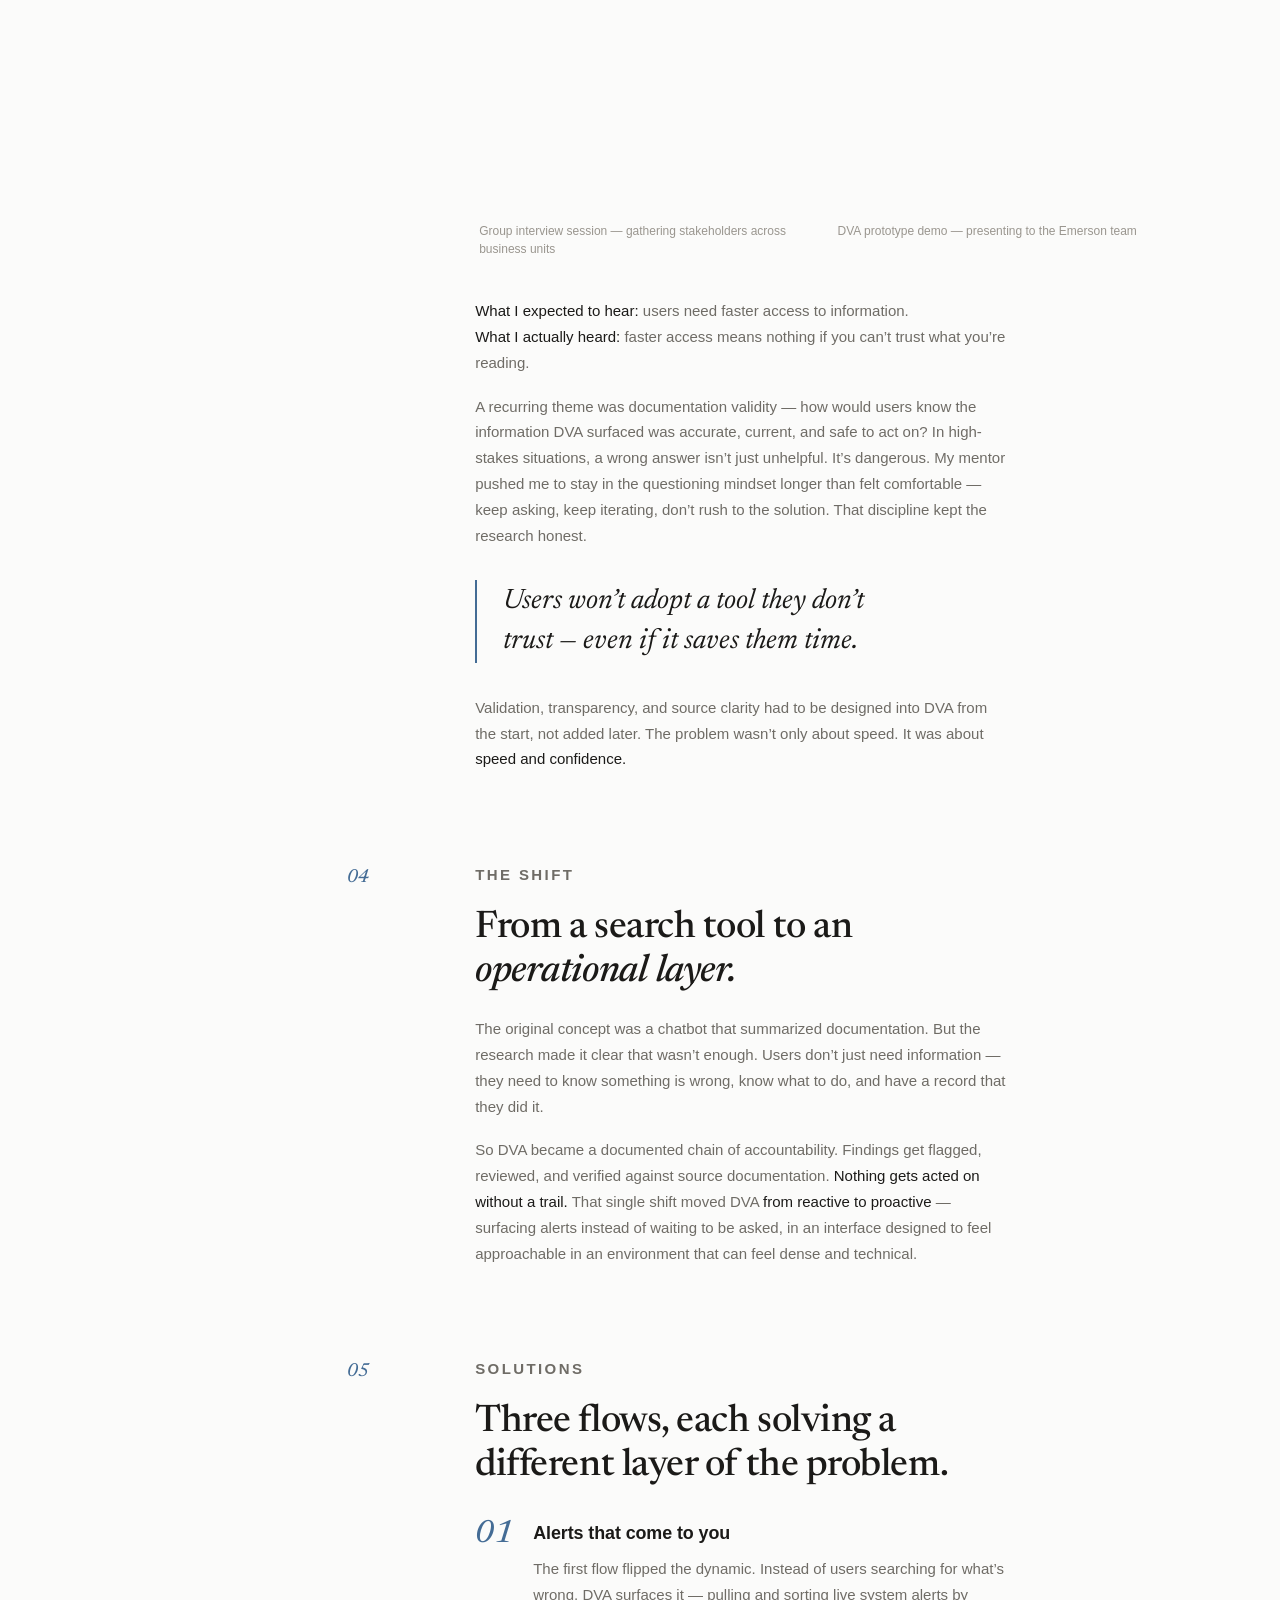
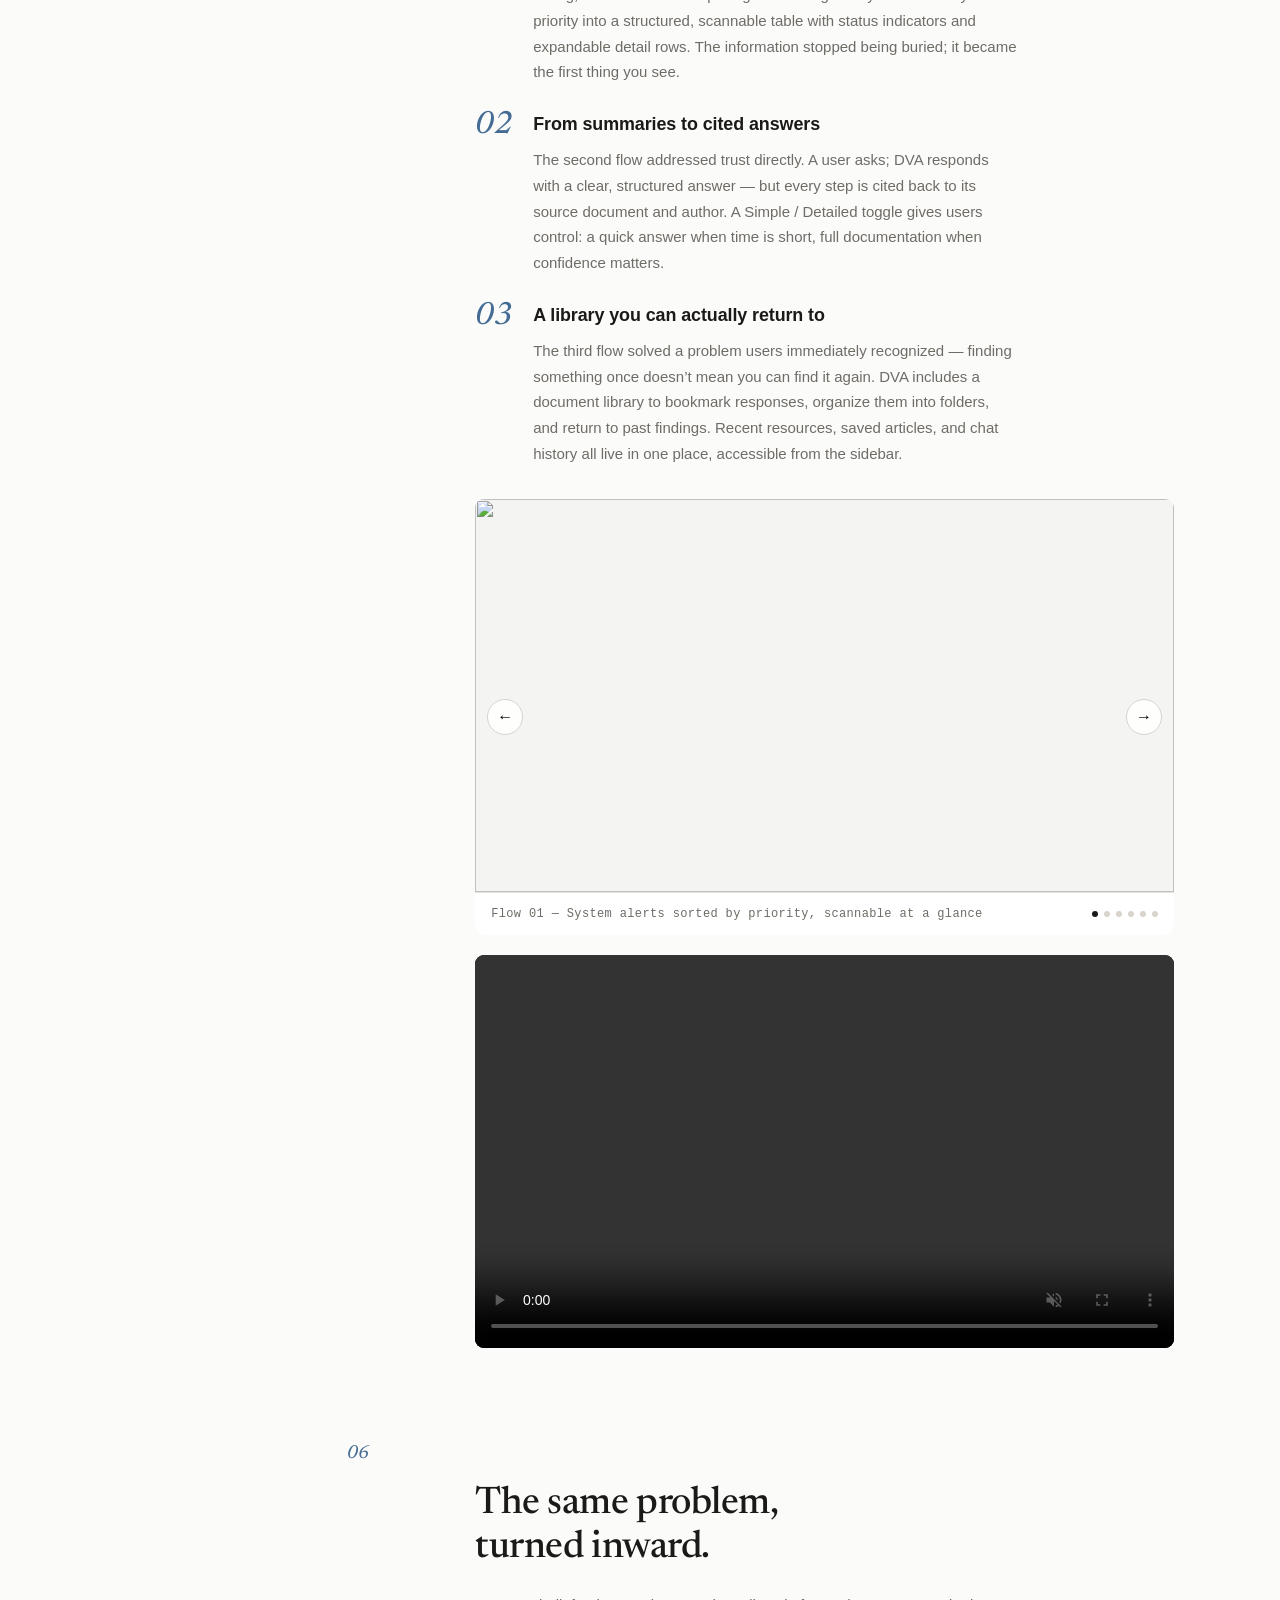
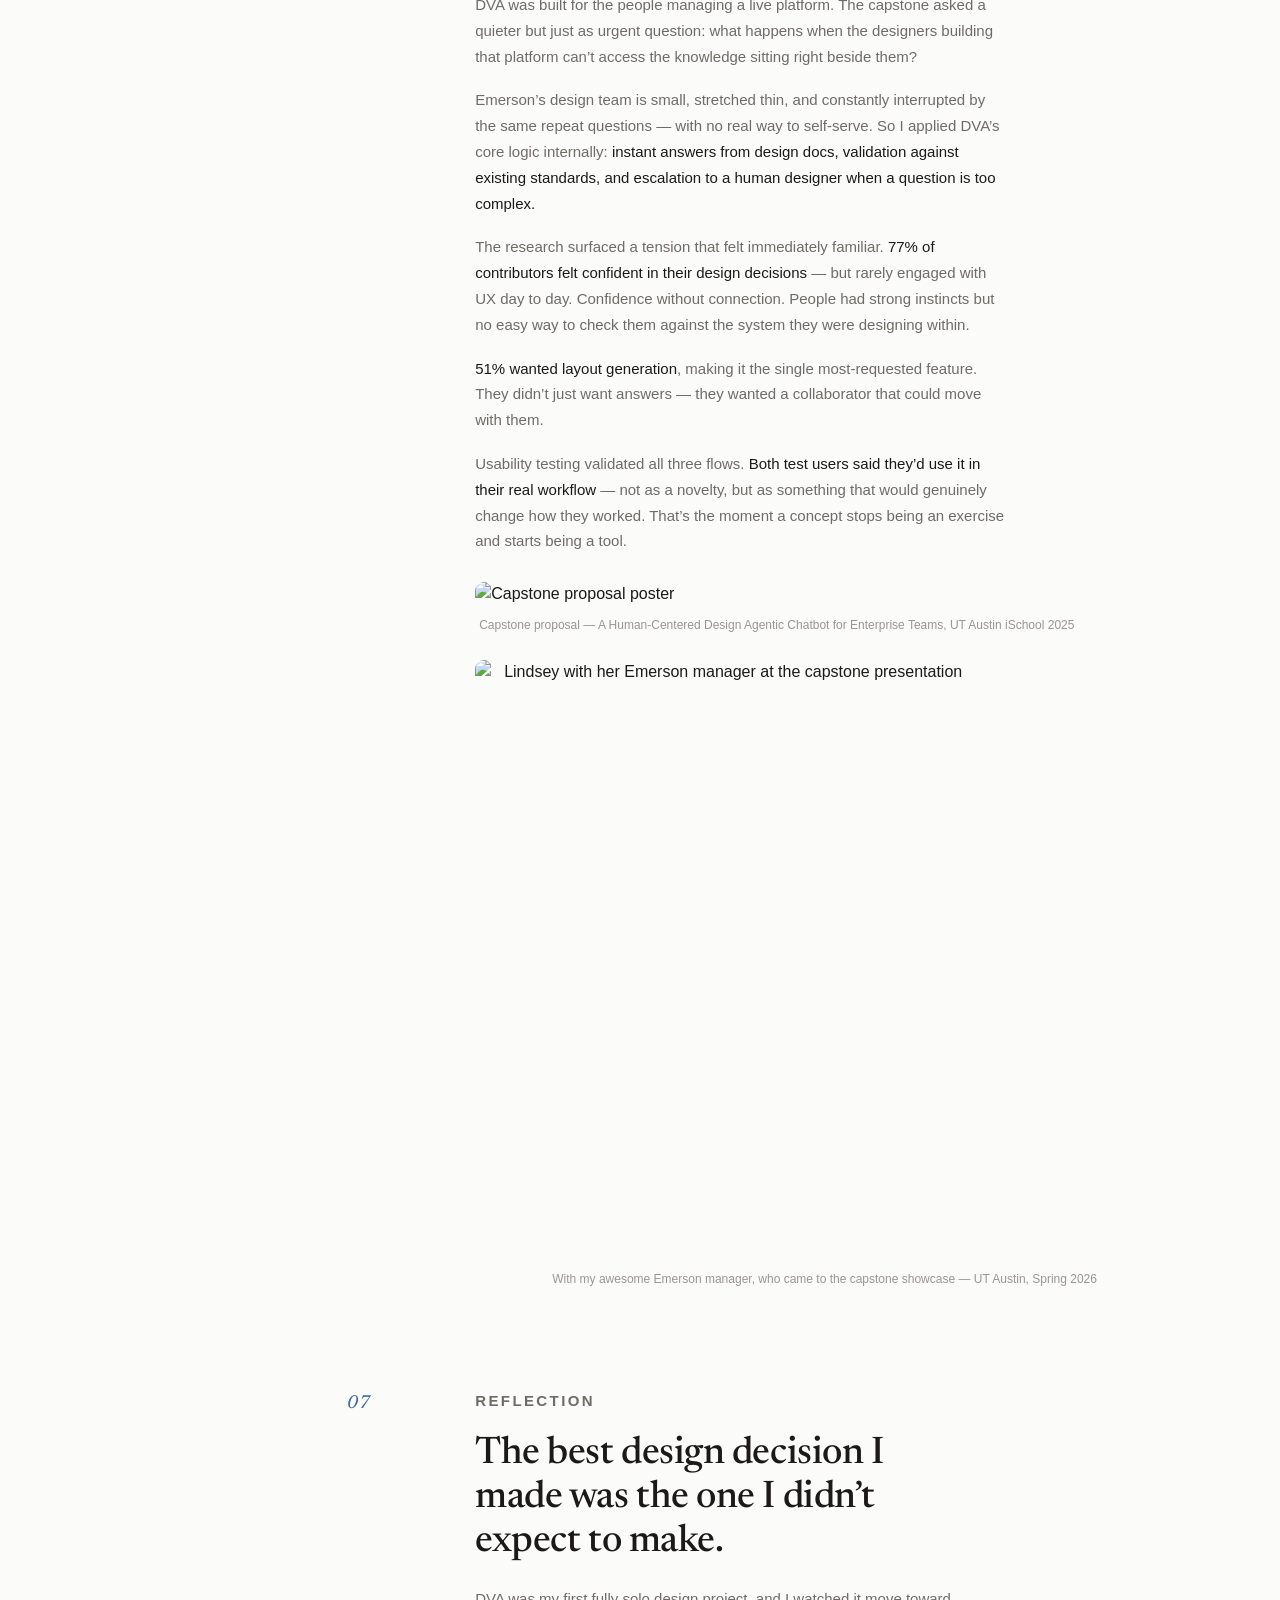
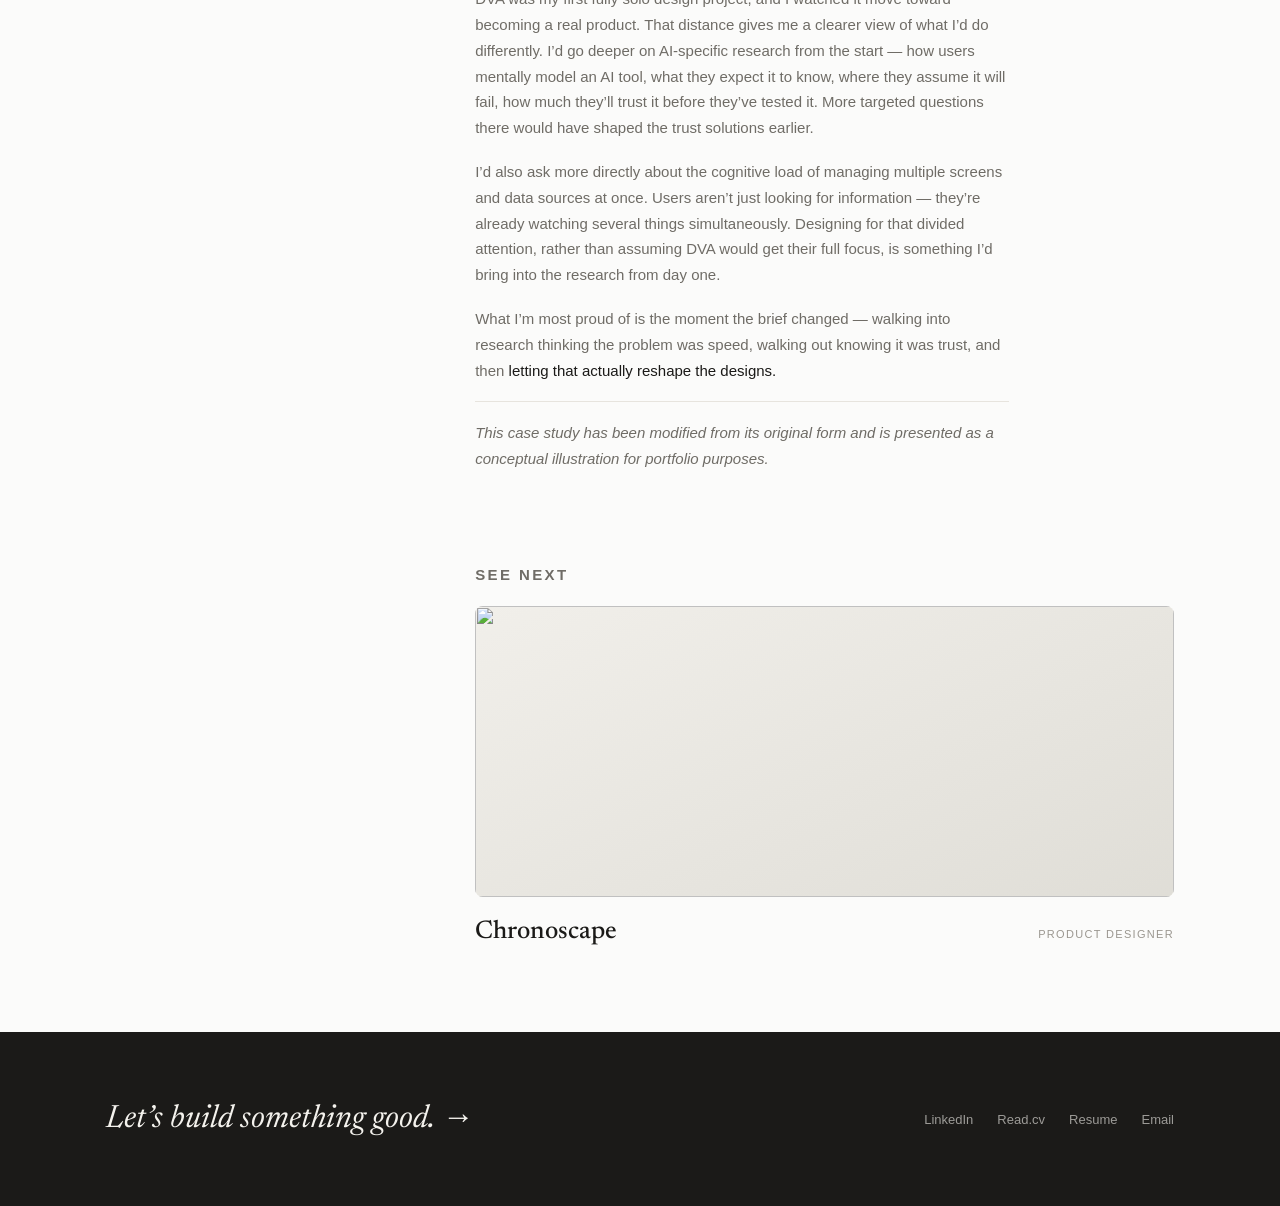
==== commit ea80818c: "Update portfolio to latest Claude Design version New hero with React interactive chips, theme toggle" ====
--- a/emerson.html
+++ b/emerson.html
@@ -6,7 +6,7 @@
 <title>DVA &mdash; Lindsey Nguyen</title>
 <link rel="preconnect" href="https://fonts.googleapis.com" />
 <link rel="preconnect" href="https://fonts.gstatic.com" crossorigin />
-<link href="https://fonts.googleapis.com/css2?family=Newsreader:ital,opsz,wght@0,6..72,400;0,6..72,500;0,6..72,600;1,6..72,400;1,6..72,500&display=swap" rel="stylesheet" />
+<link href="https://fonts.googleapis.com/css2?family=Newsreader:ital,opsz,wght@0,6..72,400;0,6..72,500;0,6..72,600;1,6..72,400;1,6..72,500&family=Pinyon+Script&display=swap" rel="stylesheet" />
 <link rel="stylesheet" href="assets/case-study.css" />
 <style>
   /* page-scoped extras for DVA's numbered problem/solution lists + disclaimer */
@@ -19,19 +19,37 @@
   .numlist p{ margin:0; max-width:58ch; }
   .disclaimer{ font-size:13px; line-height:1.6; color:var(--faint); font-style:italic;
     border-top:1px solid var(--line); padding-top:18px; max-width:62ch; }
+[data-reveal]{opacity:0;transform:translateY(22px);transition:opacity .5s ease,transform .5s ease;}
+[data-reveal].revealed{opacity:1;transform:none;}
+[data-reveal][data-delay="1"]{transition-delay:.15s;}
+[data-reveal][data-delay="2"]{transition-delay:.3s;}
+[data-reveal][data-delay="3"]{transition-delay:.45s;}
+[data-reveal][data-delay="4"]{transition-delay:.6s;}
+[data-scale]{transform:scale(.95);opacity:0;transition:transform .65s cubic-bezier(.4,0,.2,1),opacity .55s ease;}
+[data-scale].revealed{transform:scale(1);opacity:1;}
+.rail ol{list-style:none;padding:0;}
+.rail ol li{position:relative;}
+#cursor-follow{position:absolute;font-size:24px;pointer-events:none;top:24px;right:24px;z-index:10;line-height:1;transition:top .08s ease,left .08s ease;will-change:top,left;}
 </style>
 </head>
 <body style="--accent:oklch(0.52 0.08 250);--accent-soft:oklch(0.96 0.022 250);--accent-line:oklch(0.86 0.045 250)">
 
+  <template id="__bundler_thumbnail" data-bg-color="#FBFBFA">
+    <svg viewBox="0 0 1200 800" xmlns="http://www.w3.org/2000/svg">
+      <rect width="1200" height="800" fill="#FBFBFA"/>
+      <rect x="430" y="318" width="340" height="164" rx="14" fill="#DCE1EC"/>
+      <text x="600" y="438" font-family="Georgia, 'Times New Roman', serif" font-size="120" font-weight="600" fill="#1B1A18" text-anchor="middle">DVA<tspan fill="#3a63b8">.</tspan></text>
+    </svg>
+  </template>
+
   <header class="nav">
     <div class="wrap nav-inner">
-      <a href="Portfolio.html" class="brand" aria-label="Home">a</a>
+      <a href="Portfolio.html" class="brand" aria-label="Home">ln</a>
       <nav class="nav-links">
         <a href="Portfolio.html#work" class="active">work</a>
-        <a href="Portfolio.html#about">play</a>
         <a href="Portfolio.html#about">about</a>
+        <a href="uploads/Lindsey Nguyen Resume.docx" target="_blank" rel="noopener" class="resume-btn">resume</a>
       </nav>
-      <a href="Portfolio.html#contact" class="nav-mark" aria-label="Menu">&#10043;</a>
     </div>
   </header>
 
@@ -45,6 +63,7 @@
         <li><a href="#research" data-spy>Research</a></li>
         <li><a href="#shift" data-spy>The shift</a></li>
         <li><a href="#solution" data-spy>Solutions</a></li>
+        <li><a href="#capstone" data-spy>Capstone</a></li>
         <li><a href="#reflection" data-spy>Reflection</a></li>
         <li><a href="#see-next" data-spy>See next</a></li>
       </ol>
@@ -52,23 +71,19 @@
 
     <main>
 
-      <div class="banner" style="background:linear-gradient(152deg,#E7EAF1 0%,#DCE1EC 52%,#CFD6E6 100%);">
-        <div class="wordmark">
-          <b>DVA<span>.</span></b>
-          <em>Ask, don&rsquo;t search.</em>
-        </div>
-        <div class="laptop"><div class="lid"><div class="scr"><small>hero shot</small></div></div><div class="base"></div></div>
-        <span class="tag-img">hero image</span>
+      <div class="banner" style="background:#1a3a5c;padding:0;overflow:hidden;position:relative;">
+        <img src="uploads/device-mockup_1.5x_postspark_2026-07-01_14-52-07.png" alt="DVA hero" style="width:100%;height:100%;object-fit:cover;display:block;" />
+        
       </div>
 
       <section id="context" class="titleblock">
-        <div>
-          <div class="award">Emerson &mdash; Internship &amp; Capstone &middot; now becoming a real product</div>
-          <h1>DVA</h1>
+        <div data-reveal>
+          <div class="award"><a href="https://www.emerson.com" target="_blank" rel="noopener" style="display:inline-flex;align-items:center;vertical-align:middle;"><img src="uploads/pasted-1782498111945-0.png" alt="Emerson" style="height: 50px; width: 100px; display: inline-block" /></a> &mdash; Internship &amp; Capstone &middot; now becoming a real product</div>
+          <h1 style="margin: 1px">DVA</h1>
         </div>
         <div>
-          <p class="summary">An AI chatbot that turns scattered cloud-platform knowledge into fast, <em>trustworthy</em> answers.</p>
-          <div class="tags"><span>B2B</span><span>Cloud Platform</span><span>AI / Conversational UX</span></div>
+          <p class="summary" data-reveal data-delay="1">An AI chatbot that turns scattered cloud-platform knowledge into fast, <em>trustworthy</em> answers.</p>
+          <div class="tags" data-reveal data-delay="2"><span>B2B</span><span>Cloud Platform</span><span>AI / Conversational UX</span></div>
           <a href="#solution" class="skip"><span class="dot">&darr;</span><b>Skip to solution</b></a>
         </div>
       </section>
@@ -83,7 +98,7 @@
 
         <!-- CONTEXT / WHAT IS DVA -->
         <section class="sec">
-          <p class="sec-eyebrow">Context</p>
+          <p class="sec-eyebrow" data-reveal>Context</p>
           <h2>What is DVA?</h2>
           <p class="leadin">DVA is an AI-powered chatbot built for teams managing a live cloud platform. When something needs attention, users need answers fast &mdash; but the information they rely on is scattered across systems, buried in documentation, and hard to surface under pressure.</p>
           <p><strong>DVA removes that friction. Instead of searching, users ask.</strong></p>
@@ -97,10 +112,10 @@
 
         <!-- THE PROBLEM -->
         <section id="problem" class="sec">
-          <p class="sec-eyebrow">The problem</p>
-          <h2>The right information, at the wrong time, in the <em>wrong form.</em></h2>
+          <p class="sec-eyebrow" data-reveal>The problem</p>
+          <h2 data-reveal data-delay="1">The right information, at the wrong time, in the <em>wrong form.</em></h2>
           <p>Users of the platform are responsible for staying on top of live data and responding when something needs their attention. The information they need &mdash; alerts, logs, guides, compliance documentation &mdash; exists, but it&rsquo;s never in one place. In time-sensitive situations, that gap has real consequences: delays, errors, decisions made without the full picture.</p>
-          <div class="pull"><p>Why should finding the right information feel this hard?</p></div>
+          <div class="pull" data-reveal data-delay="2"><p>Why should finding the right information feel this hard?</p></div>
           <div class="numlist">
             <div class="item">
               <div class="n">01</div>
@@ -129,35 +144,38 @@
 
         <!-- RESEARCH -->
         <section id="research" class="sec">
-          <p class="sec-eyebrow">Research</p>
-          <h2>I walked in thinking the problem was speed. I walked out knowing it was <em>trust.</em></h2>
+          <p class="sec-eyebrow" data-reveal>Research</p>
+          <h2 data-reveal data-delay="1">I walked in thinking the problem was speed. I walked out knowing it was <em>trust.</em></h2>
           <p>To understand the problem from the inside, I ran group interviews with users across multiple business units &mdash; real stakeholders who work with the platform daily. Bringing groups together rather than testing one-on-one surfaced something more valuable: how these teams actually talk about the problem with each other.</p>
-          <div class="two-up">
-            <div class="imgph"><small>group interviews</small></div>
-            <div class="imgph"><small>synthesis &middot; themes</small></div>
+          <div class="two-up" data-reveal data-delay="2">
+            <figure style="margin:0;">
+              <img src="uploads/6fuabIkgpjAT3YJZzq4zbuxs0.jpg" alt="Group interview session" style="border-radius:9px;width:100%;display:block;object-fit:cover;aspect-ratio:4/3;" />
+              <figcaption style="padding:8px 4px;font-size:12px;color:var(--faint,#9A968F);">Group interview session &mdash; gathering stakeholders across business units</figcaption>
+            </figure>
+            <figure style="margin:0;">
+              <img src="uploads/7AAFWT7gevFvn4EhNrRI504.jpg" alt="DVA demo presentation" style="border-radius:9px;width:100%;display:block;object-fit:cover;aspect-ratio:4/3;" />
+              <figcaption style="padding:8px 4px;font-size:12px;color:var(--faint,#9A968F);">DVA prototype demo &mdash; presenting to the Emerson team</figcaption>
+            </figure>
           </div>
           <p><strong>What I expected to hear:</strong> users need faster access to information.<br/><strong>What I actually heard:</strong> faster access means nothing if you can&rsquo;t trust what you&rsquo;re reading.</p>
           <p>A recurring theme was documentation validity &mdash; how would users know the information DVA surfaced was accurate, current, and safe to act on? In high-stakes situations, a wrong answer isn&rsquo;t just unhelpful. It&rsquo;s dangerous. My mentor pushed me to stay in the questioning mindset longer than felt comfortable &mdash; keep asking, keep iterating, don&rsquo;t rush to the solution. That discipline kept the research honest.</p>
-          <div class="pull"><p>Users won&rsquo;t adopt a tool they don&rsquo;t trust &mdash; even if it saves them time.</p></div>
+          <div class="pull" data-reveal data-delay="3"><p>Users won&rsquo;t adopt a tool they don&rsquo;t trust &mdash; even if it saves them time.</p></div>
           <p>Validation, transparency, and source clarity had to be designed into DVA from the start, not added later. The problem wasn&rsquo;t only about speed. It was about <strong>speed and confidence.</strong></p>
         </section>
 
         <!-- THE SHIFT -->
         <section id="shift" class="sec">
-          <p class="sec-eyebrow">The shift</p>
-          <h2>From a search tool to an <em>operational layer.</em></h2>
-          <p>The original concept was straightforward &mdash; a chatbot that summarized documentation. It answered questions and surfaced information. But sitting with the research, it became clear that wasn&rsquo;t enough. Users don&rsquo;t just need information. They need to know something is wrong, know what to do about it, and have a record that they did it.</p>
-          <p>So I designed a documented chain of accountability. When a user identifies an issue through DVA, that finding is flagged, reviewed and signed off by a manager, and verified against source documentation. <strong>Nothing gets acted on without a trail.</strong> Every response links back to its original source, showing where the file came from and who documented it &mdash; solving the trust problem and giving users and managers a shared workflow instead of two separate experiences.</p>
-          <div class="imgph wide"><small>accountability flow &middot; flag &rarr; review &rarr; verify</small></div>
-          <p>The first wireframes were honest about where the thinking started: a clean chat interface answering questions with summaries. Functionally correct, practically limited. Feedback made the gap obvious &mdash; in a time-sensitive situation, a summary isn&rsquo;t actionable; an alert telling you what needs attention right now is.</p>
-          <p>That single shift moved DVA <strong>from reactive to proactive.</strong> Instead of waiting to be asked, it surfaces relevant alerts pulled directly from the platform. The interface was designed as a clean, minimal standalone desktop app &mdash; purposefully approachable in an environment that can feel dense and technical. If DVA felt like another complex system to learn, users wouldn&rsquo;t trust it. It needed to feel like talking to someone who already knew the answer.</p>
-          <div class="imgph wide"><small>early wireframes &rarr; proactive direction</small></div>
+          <p class="sec-eyebrow" data-reveal>The shift</p>
+          <h2 data-reveal data-delay="1">From a search tool to an <em>operational layer.</em></h2>
+          <p>The original concept was a chatbot that summarized documentation. But the research made it clear that wasn&rsquo;t enough. Users don&rsquo;t just need information &mdash; they need to know something is wrong, know what to do, and have a record that they did it.</p>
+          <p>So DVA became a documented chain of accountability. Findings get flagged, reviewed, and verified against source documentation. <strong>Nothing gets acted on without a trail.</strong> That single shift moved DVA <strong>from reactive to proactive</strong> &mdash; surfacing alerts instead of waiting to be asked, in an interface designed to feel approachable in an environment that can feel dense and technical.</p>
+
         </section>
 
         <!-- SOLUTIONS -->
         <section id="solution" class="sec">
-          <p class="sec-eyebrow">Solutions</p>
-          <h2>Three flows, each solving a different layer of the problem.</h2>
+          <p class="sec-eyebrow" data-reveal>Solutions</p>
+          <h2 data-reveal data-delay="1">Three flows, each solving a different layer of the problem.</h2>
           <div class="numlist">
             <div class="item">
               <div class="n">01</div>
@@ -181,17 +199,143 @@
               </div>
             </div>
           </div>
-          <div class="two-up">
-            <div class="imgph"><small>priority alert table</small></div>
-            <div class="imgph"><small>cited answer + toggle</small></div>
-          </div>
-          <div class="imgph wide"><small>document library</small></div>
+          <!-- Carousel -->
+          <!-- Lightbox -->
+          <div id="dva-lightbox" style="display:none;position:fixed;inset:0;background:rgba(0,0,0,.88);z-index:9999;align-items:center;justify-content:center;flex-direction:column;gap:16px;">
+            <button onclick="dvaLightboxClose()" style="position:absolute;top:20px;right:24px;background:transparent;border:none;color:#fff;font-size:28px;cursor:pointer;line-height:1;">&#215;</button>
+            <img id="dva-lightbox-img" src="[data-uri]" style="max-width:90vw;max-height:82vh;border-radius:6px;display:block;object-fit:contain;" />
+            <p id="dva-lightbox-cap" style="color:rgba(255,255,255,.6);font-size:12px;font-family:ui-monospace,Menlo,monospace;letter-spacing:.04em;margin:0;"></p>
+            <button onclick="dvaLightboxNav(-1)" style="position:absolute;left:20px;top:50%;transform:translateY(-50%);background:rgba(255,255,255,.12);border:1px solid rgba(255,255,255,.2);border-radius:50%;width:44px;height:44px;color:#fff;font-size:20px;cursor:pointer;display:grid;place-items:center;">&#8592;</button>
+            <button onclick="dvaLightboxNav(1)" style="position:absolute;right:20px;top:50%;transform:translateY(-50%);background:rgba(255,255,255,.12);border:1px solid rgba(255,255,255,.2);border-radius:50%;width:44px;height:44px;color:#fff;font-size:20px;cursor:pointer;display:grid;place-items:center;">&#8594;</button>
+          </div>
+          <div id="dva-carousel" data-reveal data-delay="2" style="margin-top:28px;position:relative;border-radius:9px;overflow:hidden;background:#F4F4F2;">
+            <div id="dva-track" style="display:flex;transition:transform .45s cubic-bezier(.4,0,.2,1);">
+              <figure style="min-width:100%;margin:0;aspect-ratio:16/9;overflow:hidden;background:#F4F4F2;" data-caption="Flow 01 &mdash; System alerts sorted by priority, scannable at a glance">
+                <img src="uploads/f7E11cm9x4eQvcfblmXQPjWoCY.png" style="width:100%;height:100%;object-fit:contain;display:block;" />
+              </figure>
+              <figure style="min-width:100%;margin:0;aspect-ratio:16/9;overflow:hidden;background:#F4F4F2;" data-caption="Flow 01 &mdash; Priority alert table with expandable detail rows">
+                <img src="uploads/IFHh2ypRcVVaU9hQ2B1AXbTNDMU.png" style="width:100%;height:100%;object-fit:contain;display:block;" />
+              </figure>
+              <figure style="min-width:100%;margin:0;aspect-ratio:16/9;overflow:hidden;background:#F4F4F2;" data-caption="Flow 02 &mdash; Cited answer with Simple / Detailed toggle">
+                <img src="uploads/SV9ydjdwKfRwzRfFToe2UbK5Ndc.png" style="width:100%;height:100%;object-fit:contain;display:block;" />
+              </figure>
+              <figure style="min-width:100%;margin:0;aspect-ratio:16/9;overflow:hidden;background:#F4F4F2;" data-caption="Flow 02 &mdash; Full SOP steps, sourced and structured">
+                <img src="uploads/ape1uNsohLM6JI8yd4uTD0ie0.png" style="width:100%;height:100%;object-fit:contain;display:block;" />
+              </figure>
+              <figure style="min-width:100%;margin:0;aspect-ratio:16/9;overflow:hidden;background:#F4F4F2;" data-caption="Flow 03 &mdash; Recent Resources library with page tracking">
+                <img src="uploads/vluagwvcToaldRnvqV9T08OKXVc.png" style="width:100%;height:100%;object-fit:contain;display:block;" />
+              </figure>
+              <figure style="min-width:100%;margin:0;aspect-ratio:16/9;overflow:hidden;background:#F4F4F2;" data-caption="Flow 03 &mdash; Saved Articles organized into folders">
+                <img src="uploads/TuTCpW3q7enkUy9WkNeT5JJjc.png" style="width:100%;height:100%;object-fit:contain;display:block;" />
+              </figure>
+            </div>
+            <!-- Prev / Next -->
+            <button onclick="dvaCarousel(-1)" aria-label="Previous" style="position:absolute;left:12px;top:50%;transform:translateY(-50%);background:rgba(255,255,255,.88);border:1px solid #D8D4CC;border-radius:50%;width:36px;height:36px;cursor:pointer;font-size:16px;display:grid;place-items:center;z-index:2;">&#8592;</button>
+            <button onclick="dvaCarousel(1)" aria-label="Next" style="position:absolute;right:12px;top:50%;transform:translateY(-50%);background:rgba(255,255,255,.88);border:1px solid #D8D4CC;border-radius:50%;width:36px;height:36px;cursor:pointer;font-size:16px;display:grid;place-items:center;z-index:2;">&#8594;</button>
+            <!-- Caption + Dots -->
+            <div style="padding:12px 16px;display:flex;align-items:center;justify-content:space-between;gap:12px;background:#fff;border-top:1px solid #E7E4DE;">
+              <span id="dva-caption" style="font-size:12px;color:#6F6C66;font-family:ui-monospace,Menlo,monospace;letter-spacing:.03em;"></span>
+              <div id="dva-dots" style="display:flex;gap:6px;flex-shrink:0;"></div>
+            </div>
+          </div>
+          <script>
+            (function(){
+              var slides = document.querySelectorAll('#dva-track figure');
+              var track = document.getElementById('dva-track');
+              var caption = document.getElementById('dva-caption');
+              var dotsEl = document.getElementById('dva-dots');
+              var cur = 0, timer;
+              var dots = [];
+              slides.forEach(function(_, i){
+                var d = document.createElement('span');
+                d.style.cssText = 'width:6px;height:6px;border-radius:50%;background:#D8D4CC;display:inline-block;cursor:pointer;transition:background .2s';
+                d.addEventListener('click', function(){ go(i); resetTimer(); });
+                dotsEl.appendChild(d);
+                dots.push(d);
+              });
+              function go(n){
+                cur = (n + slides.length) % slides.length;
+                track.style.transform = 'translateX(-' + (cur * 100) + '%)';
+                caption.innerHTML = slides[cur].getAttribute('data-caption');
+                dots.forEach(function(d,i){ d.style.background = i===cur ? '#1B1A18' : '#D8D4CC'; });
+              }
+              function resetTimer(){
+                clearInterval(timer);
+                timer = setInterval(function(){ go(cur+1); }, 4000);
+              }
+              window.dvaCarousel = function(dir){ go(cur+dir); resetTimer(); };
+              // Lightbox
+              var lb = document.getElementById('dva-lightbox');
+              var lbImg = document.getElementById('dva-lightbox-img');
+              var lbCap = document.getElementById('dva-lightbox-cap');
+              slides.forEach(function(fig){
+                fig.style.cursor = 'zoom-in';
+                fig.addEventListener('click', function(){ dvaLightboxOpen(cur); });
+              });
+              window.dvaLightboxOpen = function(n){
+                cur = (n + slides.length) % slides.length;
+                lbImg.src = slides[cur].querySelector('img').src;
+                lbCap.innerHTML = slides[cur].getAttribute('data-caption');
+                lb.style.display = 'flex';
+                document.body.style.overflow = 'hidden';
+              };
+              window.dvaLightboxClose = function(){
+                lb.style.display = 'none';
+                document.body.style.overflow = '';
+              };
+              window.dvaLightboxNav = function(dir){
+                dvaLightboxOpen(cur + dir);
+              };
+              lb.addEventListener('click', function(e){ if(e.target === lb) dvaLightboxClose(); });
+              document.addEventListener('keydown', function(e){
+                if(lb.style.display==='flex'){
+                  if(e.key==='Escape') dvaLightboxClose();
+                  if(e.key==='ArrowLeft') dvaLightboxNav(-1);
+                  if(e.key==='ArrowRight') dvaLightboxNav(1);
+                }
+              });
+              window.dvaOpenImg = function(src, cap){
+                lbImg.src = src;
+                lbCap.innerHTML = cap || '';
+                lb.style.display = 'flex';
+                document.body.style.overflow = 'hidden';
+              };
+              go(0);
+              resetTimer();
+              document.getElementById('dva-carousel').addEventListener('mouseenter', function(){ clearInterval(timer); });
+              document.getElementById('dva-carousel').addEventListener('mouseleave', function(){ resetTimer(); });
+            })();
+          </script>
+          <div style="border-radius:9px;overflow:hidden;background:#000;aspect-ratio:16/9;margin-top:20px;" data-scale>
+            <video src="uploads/MOCKUP.mp4" controls autoplay loop muted playsinline style="width:100%;height:100%;object-fit:cover;display:block;"></video>
+          </div>
+        </section>
+
+        <!-- CAPSTONE -->
+        <section id="capstone" class="sec">
+          <p class="sec-eyebrow" data-reveal>Capstone</p>
+          <h2 data-reveal data-delay="1">The same problem, turned inward.</h2>
+          <p>DVA was built for the people managing a live platform. The capstone asked a quieter but just as urgent question: what happens when the designers building that platform can&rsquo;t access the knowledge sitting right beside them?</p>
+          <p>Emerson&rsquo;s design team is small, stretched thin, and constantly interrupted by the same repeat questions &mdash; with no real way to self-serve. So I applied DVA&rsquo;s core logic internally: <strong style="font-weight:500;">instant answers from design docs, validation against existing standards, and escalation to a human designer when a question is too complex.</strong></p>
+          <p>The research surfaced a tension that felt immediately familiar. <strong>77% of contributors felt confident in their design decisions</strong> &mdash; but rarely engaged with UX day to day. Confidence without connection. People had strong instincts but no easy way to check them against the system they were designing within.</p>
+          <p><strong>51% wanted layout generation</strong>, making it the single most-requested feature. They didn&rsquo;t just want answers &mdash; they wanted a collaborator that could move with them.</p>
+          <p>Usability testing validated all three flows. <strong>Both test users said they&rsquo;d use it in their real workflow</strong> &mdash; not as a novelty, but as something that would genuinely change how they worked. That&rsquo;s the moment a concept stops being an exercise and starts being a tool.</p>
+          <div style="margin-top:28px;display:flex;flex-direction:column;gap:16px;">
+            <figure style="margin:0;">
+              <img src="uploads/Capstone Presentation .png" alt="Capstone proposal poster" style="border-radius:9px;width:100%;display:block;cursor:zoom-in;" onclick="dvaOpenImg(this.src,'Capstone proposal &mdash; A Human-Centered Design Agentic Chatbot for Enterprise Teams, UT Austin iSchool 2025')" />
+              <figcaption style="padding:10px 4px;font-size:12px;color:var(--faint,#9A968F);">Capstone proposal &mdash; A Human-Centered Design Agentic Chatbot for Enterprise Teams, UT Austin iSchool 2025</figcaption>
+            </figure>
+            <figure style="margin: 0; text-align: center">
+              <img src="uploads/final imageee.jpg" alt="Lindsey with her Emerson manager at the capstone presentation" style="border-radius: 9px; width: 500px; display: block; aspect-ratio: 1462/816; object-fit: contain; object-position: center top; height: 600px; padding: 0px; margin: 0px; border-width: 0px; border-style: solid" />
+              <figcaption style="padding:10px 4px;font-size:12px;color:var(--faint,#9A968F);">With my awesome Emerson manager, who came to the capstone showcase &mdash; UT Austin, Spring 2026</figcaption>
+            </figure>
+          </div>
         </section>
 
         <!-- REFLECTION -->
         <section id="reflection" class="sec">
-          <p class="sec-eyebrow">Reflection</p>
-          <h2>The best design decision I made was the one I didn&rsquo;t expect to make.</h2>
+          <p class="sec-eyebrow" data-reveal>Reflection</p>
+          <h2 data-reveal data-delay="1">The best design decision I made was the one I didn&rsquo;t expect to make.</h2>
           <p>DVA was my first fully solo design project, and I watched it move toward becoming a real product. That distance gives me a clearer view of what I&rsquo;d do differently. I&rsquo;d go deeper on AI-specific research from the start &mdash; how users mentally model an AI tool, what they expect it to know, where they assume it will fail, how much they&rsquo;ll trust it before they&rsquo;ve tested it. More targeted questions there would have shaped the trust solutions earlier.</p>
           <p>I&rsquo;d also ask more directly about the cognitive load of managing multiple screens and data sources at once. Users aren&rsquo;t just looking for information &mdash; they&rsquo;re already watching several things simultaneously. Designing for that divided attention, rather than assuming DVA would get their full focus, is something I&rsquo;d bring into the research from day one.</p>
           <p>What I&rsquo;m most proud of is the moment the brief changed &mdash; walking into research thinking the problem was speed, walking out knowing it was trust, and then <strong>letting that actually reshape the designs.</strong></p>
@@ -199,12 +343,12 @@
         </section>
 
         <!-- SEE NEXT -->
-        <section id="see-next" class="sec seenext">
+        <section id="see-next" class="sec seenext" data-reveal>
           <p class="sec-eyebrow">See next</p>
           <a href="figmathon.html">
-            <div class="thumb" style="background:linear-gradient(155deg,#33392C,#222720);"><div class="phones"><div class="phone"><div class="scr"></div></div><div class="phone"><div class="scr"></div></div><div class="phone"><div class="scr"></div></div></div></div>
+            <div class="thumb"><img src="uploads/device-mockup_1x_postspark_2026-07-01_14-24-28.gif" style="width:100%;height:100%;object-fit:cover;display:block;"></div>
             <div class="cap">
-              <h3>Figmathon</h3>
+              <h3>Chronoscape</h3>
               <span class="role">Product Designer</span>
             </div>
           </a>
@@ -218,9 +362,9 @@
     <div class="wrap foot-inner">
       <a href="Portfolio.html#contact" class="big">Let&rsquo;s build something good. &rarr;</a>
       <nav class="socials">
-        <a href="#">LinkedIn</a>
+        <a href="https://www.linkedin.com/in/lindseythuytramnguyen" target="_blank" rel="noopener">LinkedIn</a>
         <a href="#">Read.cv</a>
-        <a href="#">GitHub</a>
+        <a href="uploads/Lindsey Nguyen Resume.docx" target="_blank" rel="noopener">Resume</a>
         <a href="#">Email</a>
       </nav>
     </div>
@@ -244,5 +388,56 @@
       sections.forEach(function(s){ io.observe(s); });
     })();
   </script>
+
+  <!-- Rocket back to top -->
+  <div id="rocket-wrap" style="
+    position:fixed;right:28px;bottom:36px;
+    display:flex;align-items:center;gap:10px;
+    opacity:0;pointer-events:none;
+    transition:opacity .3s ease;
+    z-index:800;
+  ">
+    <span style="
+      font-size:12px;color:#1B1A18;background:#fff;
+      border:1px solid #E7E4DE;border-radius:20px;
+      padding:6px 12px;white-space:nowrap;
+      box-shadow:0 2px 8px rgba(0,0,0,.08);
+      font-family:ui-monospace,Menlo,monospace;letter-spacing:.02em;
+    ">Want to reach the top?</span>
+    <button id="rocket-btn" aria-label="Back to top" onclick="rocketLaunch()" style="
+      width:48px;height:48px;border-radius:50%;
+      background:#1B1A18;border:none;cursor:pointer;
+      display:flex;align-items:center;justify-content:center;
+      font-size:22px;box-shadow:0 4px 16px rgba(0,0,0,.18);
+      transition:transform .2s ease;flex-shrink:0;
+    ">🚀</button>
+  </div>
+  <style>
+    @keyframes rocketFly {
+      0%   { transform: translateY(0) rotate(-45deg) scale(1); opacity:1; }
+      60%  { transform: translateY(-120px) rotate(-45deg) scale(1.15); opacity:1; }
+      100% { transform: translateY(-220px) rotate(-45deg) scale(0.6); opacity:0; }
+    }
+    #rocket-btn.launch { animation: rocketFly .7s cubic-bezier(.4,0,.2,1) forwards; }
+    #rocket-btn:hover  { transform: translateY(-3px) rotate(-45deg); }
+  </style>
+  <script src="assets/case-study-fx.js"></script>
+  <script>
+    (function(){
+      var btn = document.getElementById('rocket-btn');
+      var wrap = document.getElementById('rocket-wrap');
+      window.addEventListener('scroll', function(){
+        var show = window.scrollY > 300;
+        wrap.style.opacity = show ? '1' : '0';
+        wrap.style.pointerEvents = show ? 'auto' : 'none';
+      });
+      window.rocketLaunch = function(){
+        btn.classList.add('launch');
+        setTimeout(function(){ window.scrollTo({ top:0, behavior:'smooth' }); }, 300);
+        setTimeout(function(){ btn.classList.remove('launch'); btn.style.transform = ''; }, 900);
+      };
+    })();
+  </script>
+
 </body>
 </html>
--- a/assets/case-study.css
+++ b/assets/case-study.css
@@ -38,14 +38,14 @@
   }
   .nav-inner{ display:flex; align-items:center; justify-content:space-between; height:var(--nav-h); }
   .brand{
-    display:inline-flex; align-items:center; justify-content:center;
-    width:34px; height:34px; font-family:var(--serif); font-size:21px;
+    font-family:'Pinyon Script', cursive; font-size:26px; font-weight:400;
+    color:var(--ink); text-decoration:none; line-height:1; letter-spacing:0;
     font-weight:500; font-style:italic; border:1px solid var(--line-strong); border-radius:7px;
   }
   .nav-links{ display:flex; align-items:center; gap:clamp(22px,4vw,46px); font-size:15px; color:var(--muted); }
   .nav-links a{ padding:4px 0; transition:color .18s ease; }
   .nav-links a:hover, .nav-links a.active{ color:var(--ink); }
-  .nav-mark{ font-size:18px; color:var(--ink); line-height:1; transition:transform .5s cubic-bezier(.2,.8,.2,1); }
+  .resume-btn:hover{ color:var(--ink) !important; }
   .nav-mark:hover{ transform:rotate(90deg); }
 
   /* ---------------- LAYOUT: rail + main ---------------- */
@@ -61,7 +61,10 @@
   .rail a:hover{ color:var(--ink); }
   .rail a.active{ color:var(--accent); }
   .rail a.active::before{
-    content:"■"; font-size:7px; margin-right:8px; vertical-align:middle;
+    content:""; display:inline-block; width:5px; height:5px; border-radius:50%;
+    background:var(--accent); margin-right:8px; vertical-align:middle;
+    box-shadow:0 0 0 3px var(--accent-soft);
+    transition:box-shadow .2s;
     color:var(--accent);
   }
   .back{ display:inline-flex; gap:7px; align-items:center; font-size:12px; letter-spacing:.06em;
@@ -148,7 +151,10 @@
   .sec::before{ counter-increment:sec; content:"0" counter(sec);
     position:absolute; left:0; top:6px;
     font-family:var(--serif); font-style:italic; font-weight:500; font-size:clamp(16px,1.6vw,19px);
-    line-height:1; color:var(--accent); }
+    line-height:1; color:var(--accent);
+    opacity:0; transform:translateX(-10px);
+    transition:opacity .45s ease, transform .45s ease; }
+  .sec.sec-revealed::before{ opacity:1; transform:none; }
   .sec.seenext::before{ content:none; }
   .sec-eyebrow{ margin:0 0 14px;
     font-size:11px; letter-spacing:.16em; text-transform:uppercase; color:var(--accent); font-weight:600; }
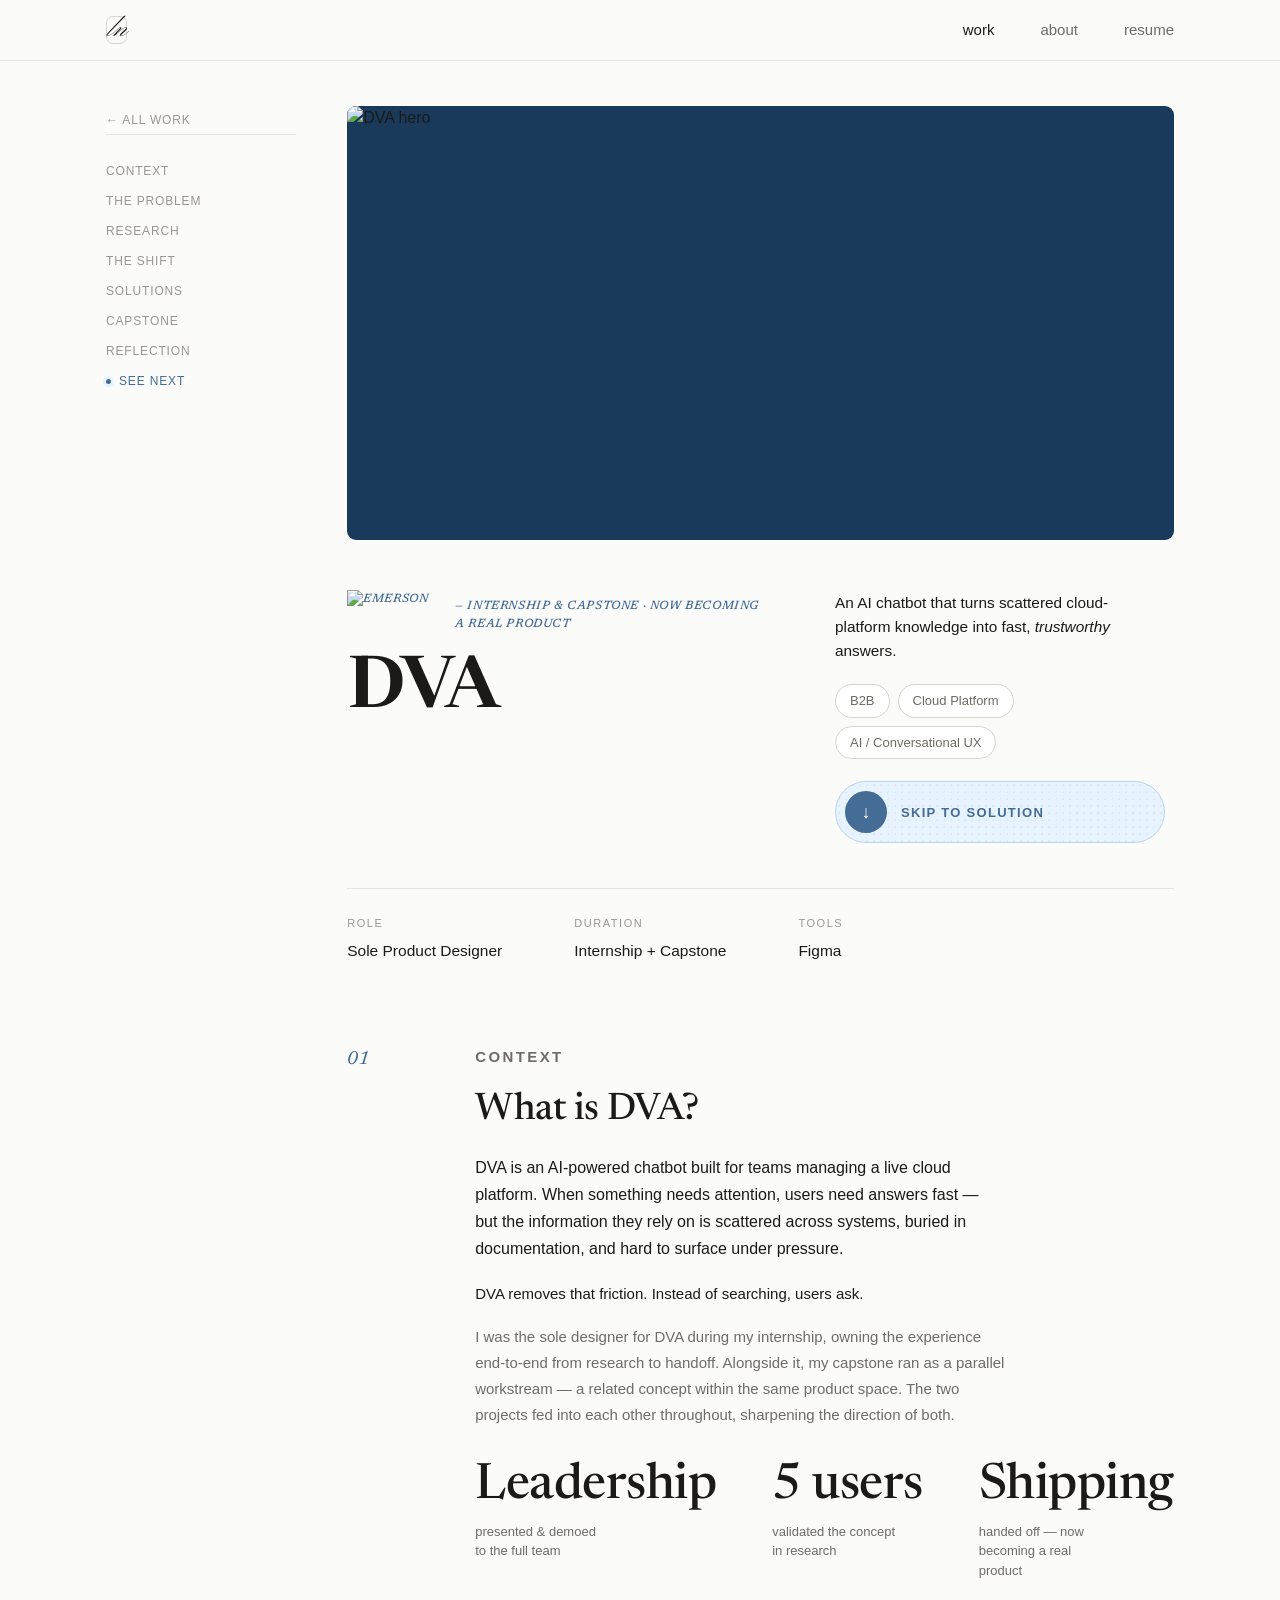
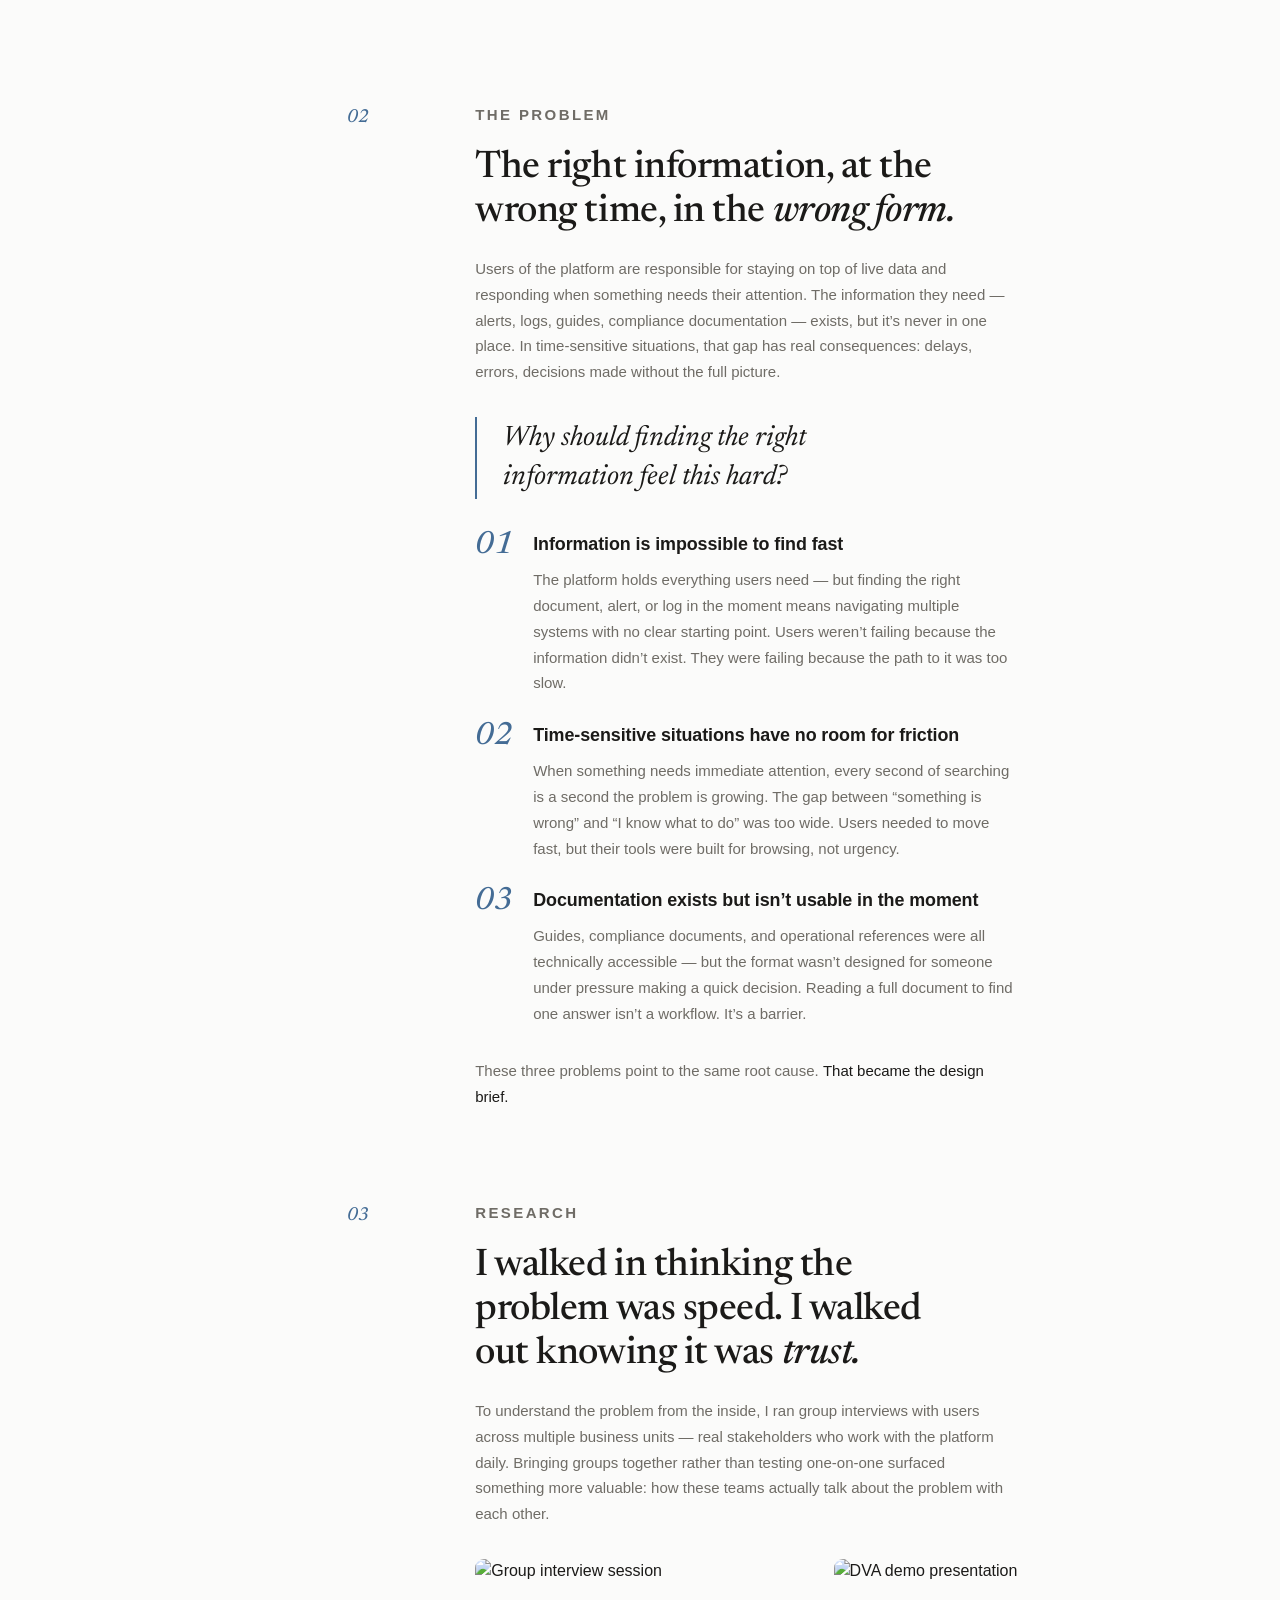
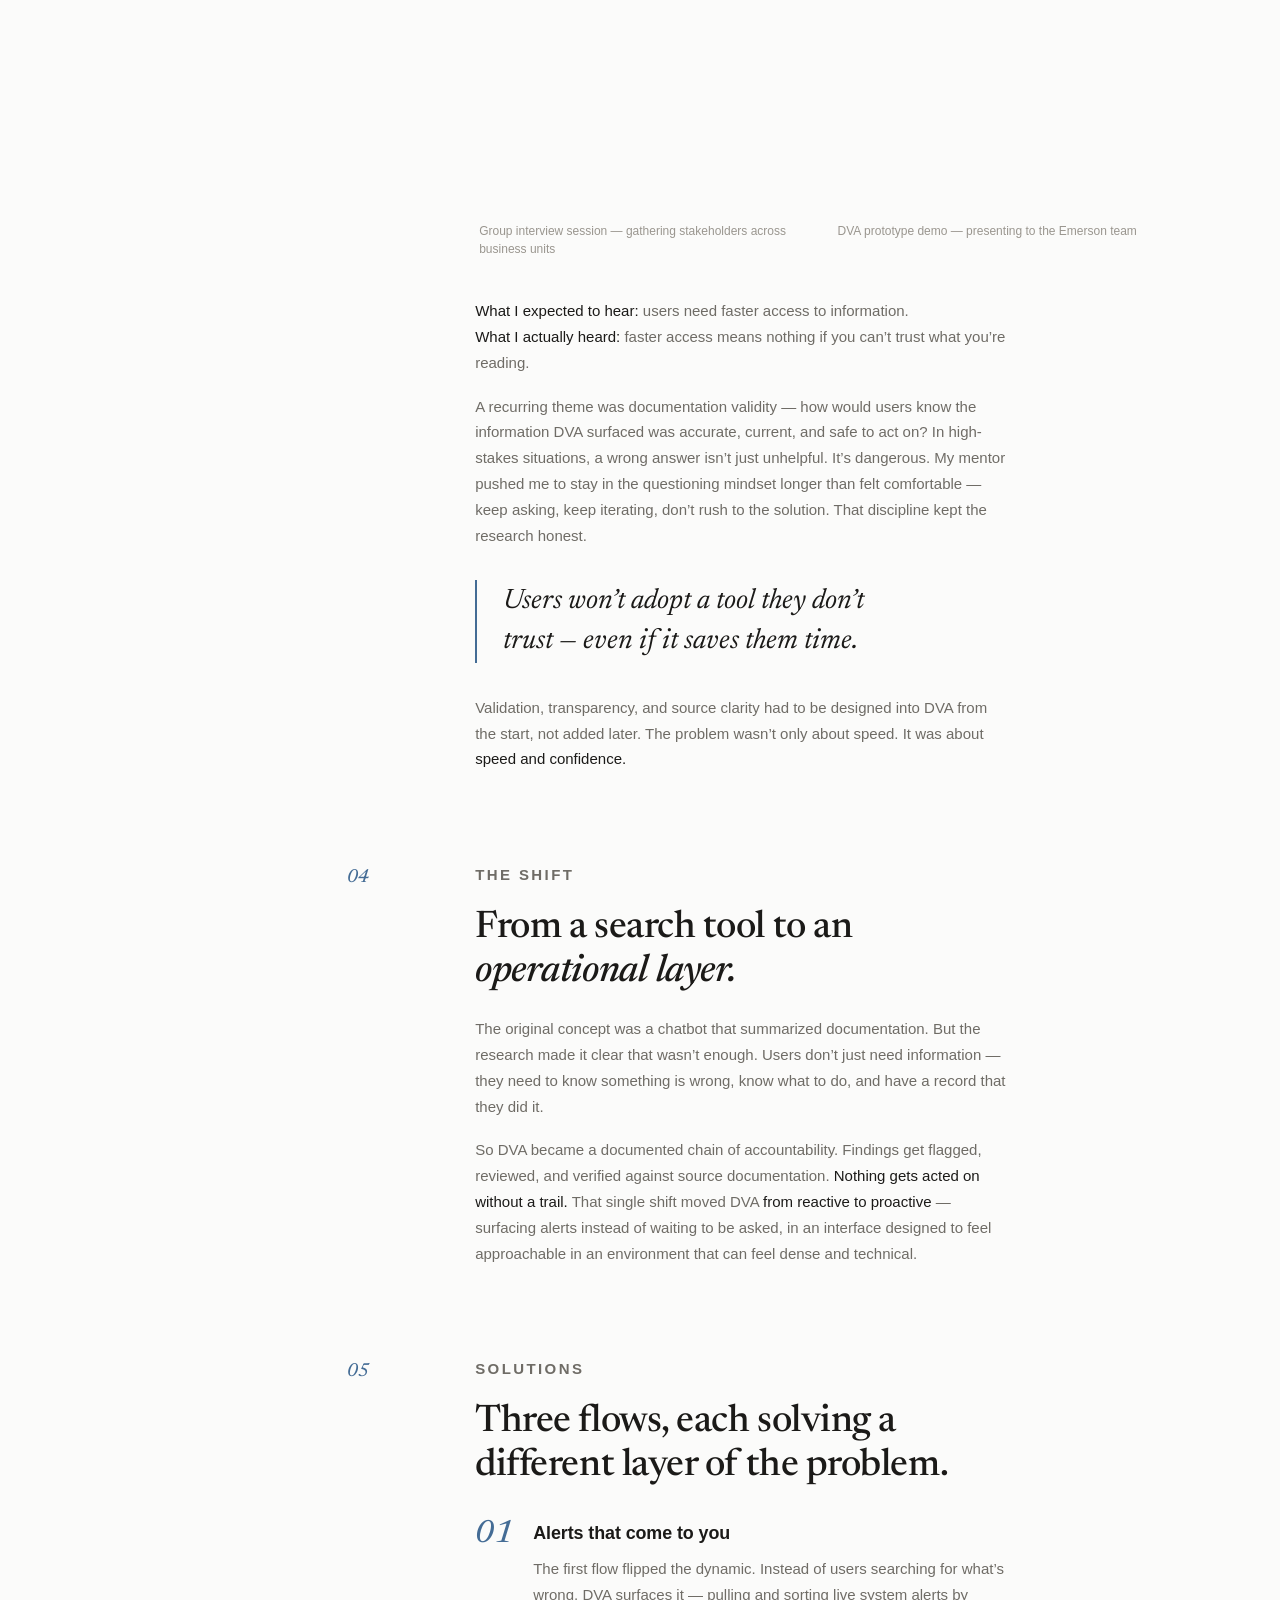
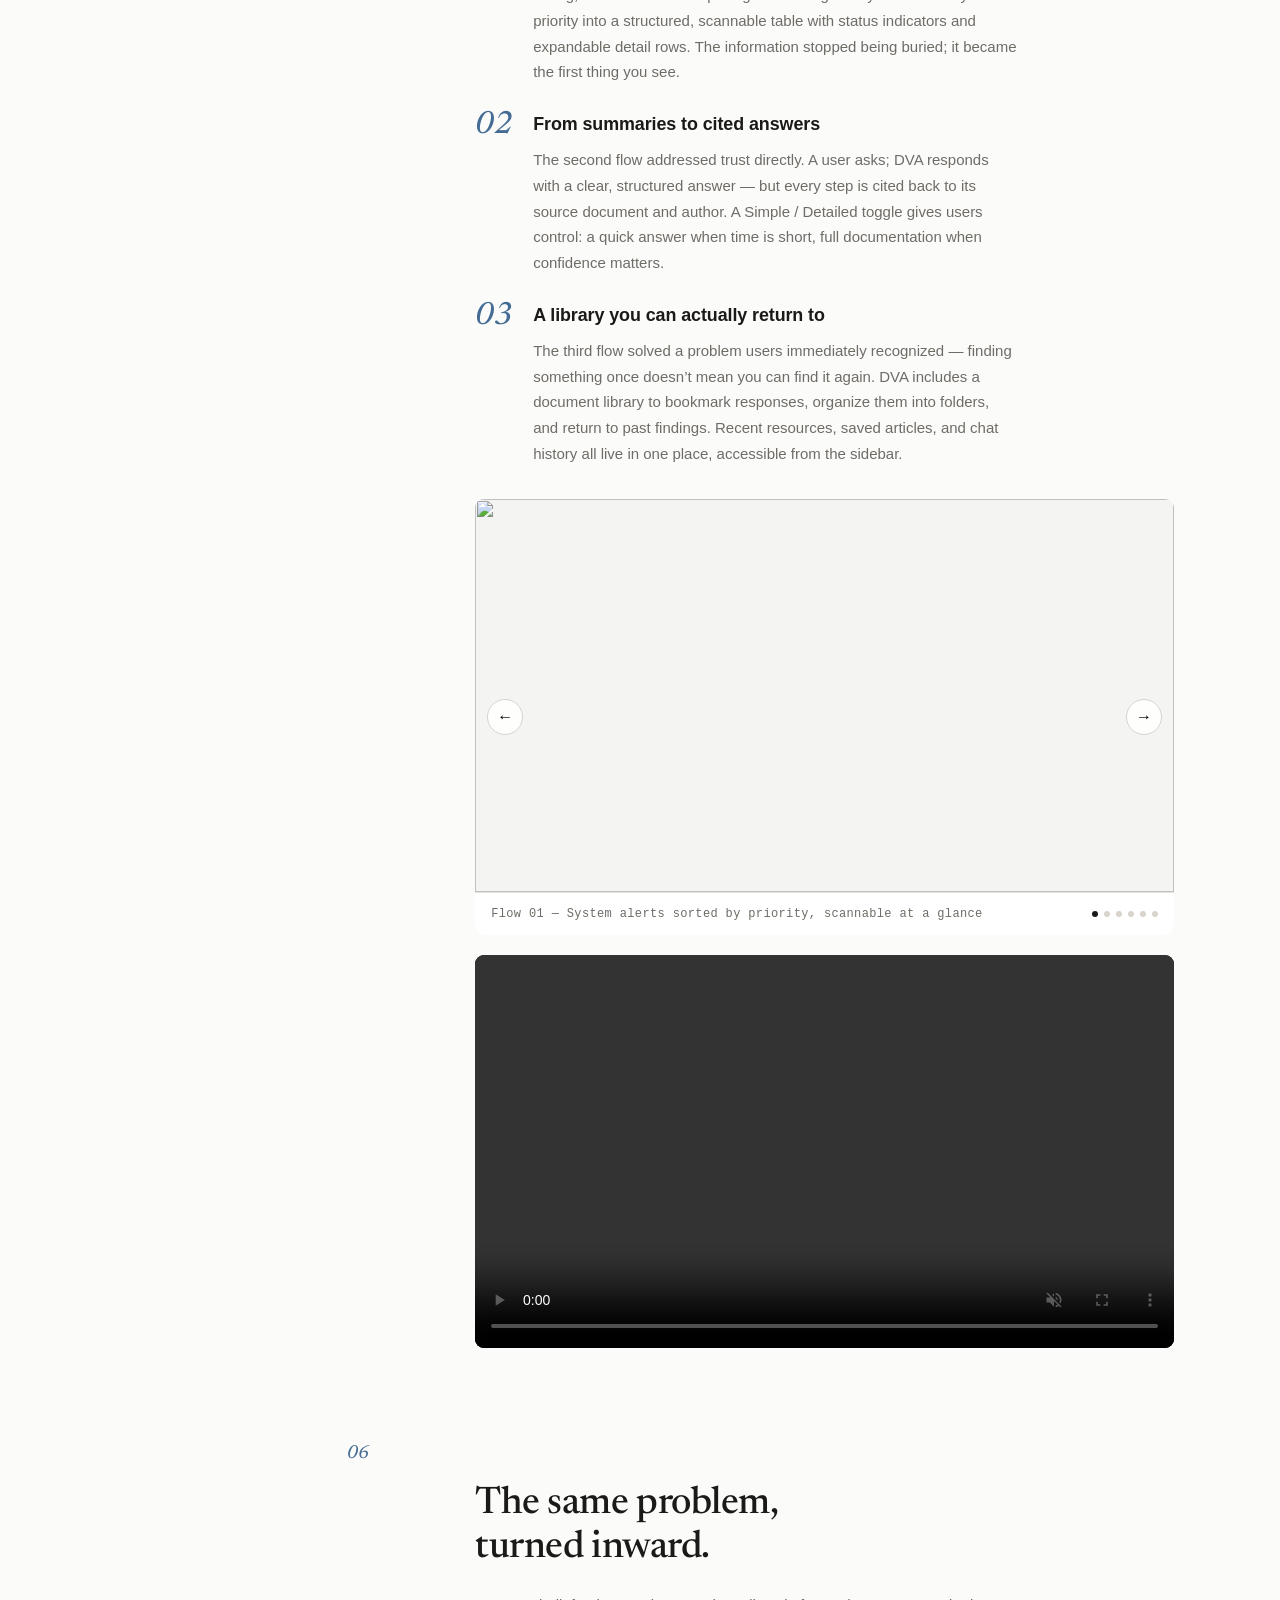
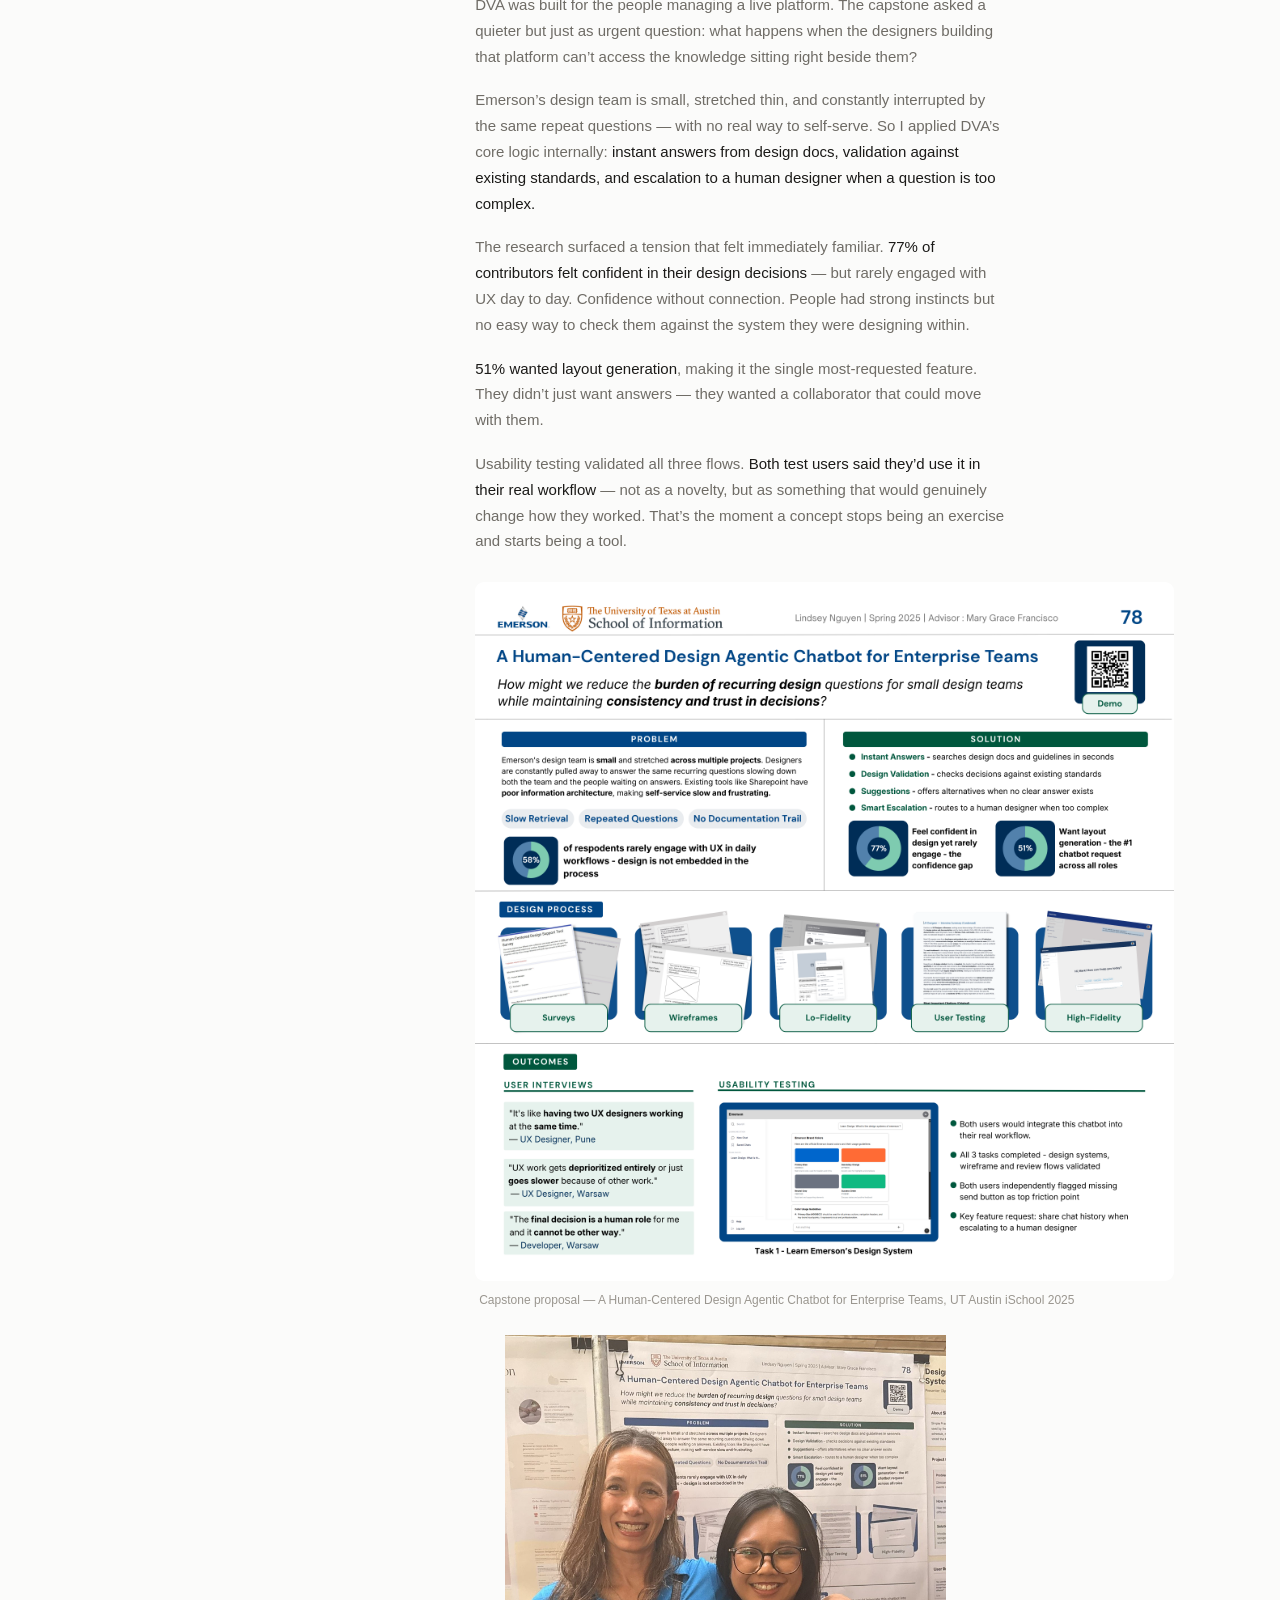
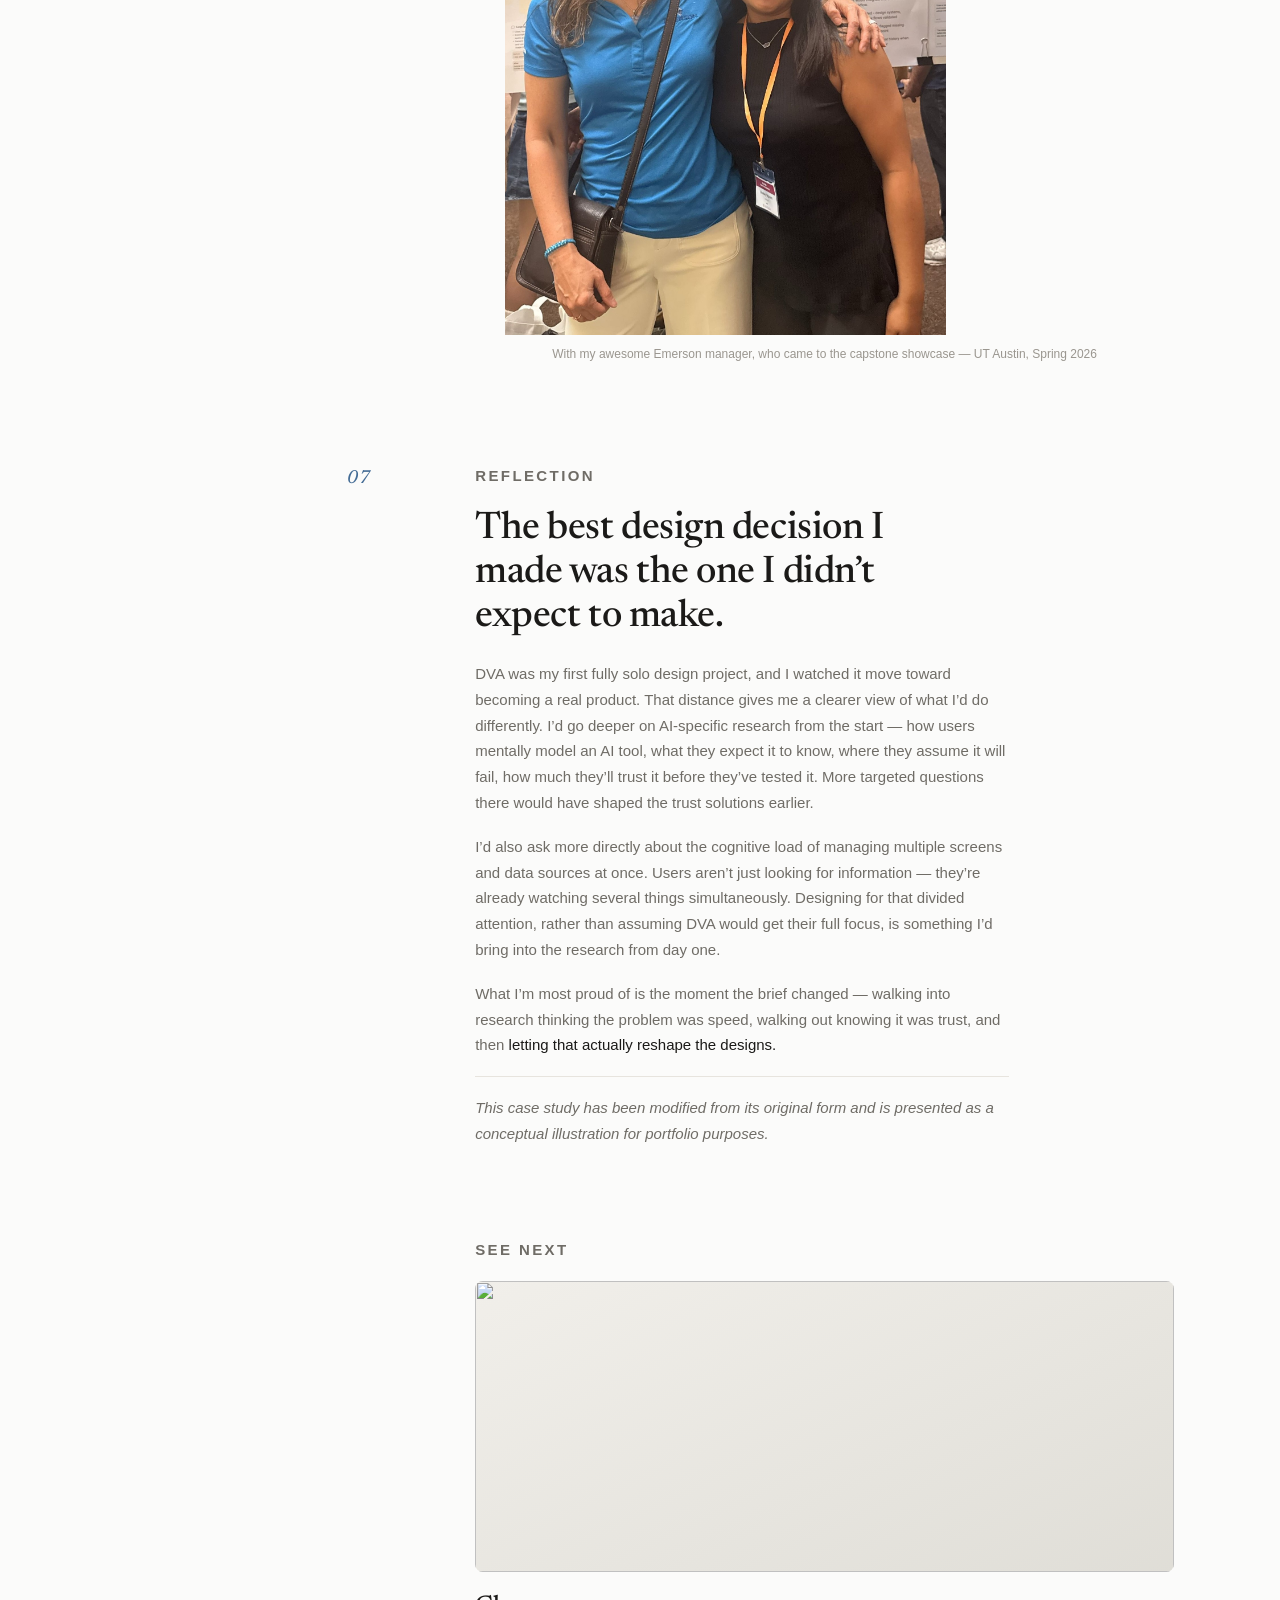
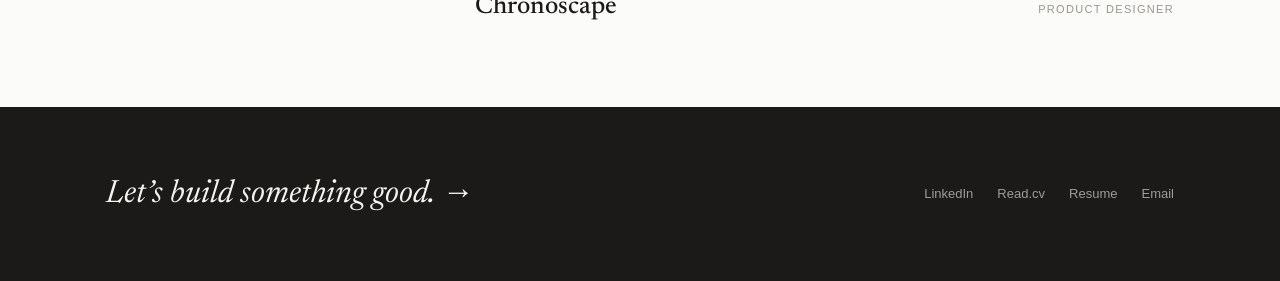
==== commit ca2c66c4: "Fix case study asset paths: uploads/ → assets/ All four case study pages referenced src="uploads/..." ====
--- a/emerson.html
+++ b/emerson.html
@@ -72,13 +72,13 @@
     <main>
 
       <div class="banner" style="background:#1a3a5c;padding:0;overflow:hidden;position:relative;">
-        <img src="uploads/device-mockup_1.5x_postspark_2026-07-01_14-52-07.png" alt="DVA hero" style="width:100%;height:100%;object-fit:cover;display:block;" />
+        <img src="assets/device-mockup_1.5x_postspark_2026-07-01_14-52-07.png" alt="DVA hero" style="width:100%;height:100%;object-fit:cover;display:block;" />
         
       </div>
 
       <section id="context" class="titleblock">
         <div data-reveal>
-          <div class="award"><a href="https://www.emerson.com" target="_blank" rel="noopener" style="display:inline-flex;align-items:center;vertical-align:middle;"><img src="uploads/pasted-1782498111945-0.png" alt="Emerson" style="height: 50px; width: 100px; display: inline-block" /></a> &mdash; Internship &amp; Capstone &middot; now becoming a real product</div>
+          <div class="award"><a href="https://www.emerson.com" target="_blank" rel="noopener" style="display:inline-flex;align-items:center;vertical-align:middle;"><img src="assets/pasted-1782498111945-0.png" alt="Emerson" style="height: 50px; width: 100px; display: inline-block" /></a> &mdash; Internship &amp; Capstone &middot; now becoming a real product</div>
           <h1 style="margin: 1px">DVA</h1>
         </div>
         <div>
@@ -149,11 +149,11 @@
           <p>To understand the problem from the inside, I ran group interviews with users across multiple business units &mdash; real stakeholders who work with the platform daily. Bringing groups together rather than testing one-on-one surfaced something more valuable: how these teams actually talk about the problem with each other.</p>
           <div class="two-up" data-reveal data-delay="2">
             <figure style="margin:0;">
-              <img src="uploads/6fuabIkgpjAT3YJZzq4zbuxs0.jpg" alt="Group interview session" style="border-radius:9px;width:100%;display:block;object-fit:cover;aspect-ratio:4/3;" />
+              <img src="assets/6fuabIkgpjAT3YJZzq4zbuxs0.jpg" alt="Group interview session" style="border-radius:9px;width:100%;display:block;object-fit:cover;aspect-ratio:4/3;" />
               <figcaption style="padding:8px 4px;font-size:12px;color:var(--faint,#9A968F);">Group interview session &mdash; gathering stakeholders across business units</figcaption>
             </figure>
             <figure style="margin:0;">
-              <img src="uploads/7AAFWT7gevFvn4EhNrRI504.jpg" alt="DVA demo presentation" style="border-radius:9px;width:100%;display:block;object-fit:cover;aspect-ratio:4/3;" />
+              <img src="assets/7AAFWT7gevFvn4EhNrRI504.jpg" alt="DVA demo presentation" style="border-radius:9px;width:100%;display:block;object-fit:cover;aspect-ratio:4/3;" />
               <figcaption style="padding:8px 4px;font-size:12px;color:var(--faint,#9A968F);">DVA prototype demo &mdash; presenting to the Emerson team</figcaption>
             </figure>
           </div>
@@ -211,22 +211,22 @@
           <div id="dva-carousel" data-reveal data-delay="2" style="margin-top:28px;position:relative;border-radius:9px;overflow:hidden;background:#F4F4F2;">
             <div id="dva-track" style="display:flex;transition:transform .45s cubic-bezier(.4,0,.2,1);">
               <figure style="min-width:100%;margin:0;aspect-ratio:16/9;overflow:hidden;background:#F4F4F2;" data-caption="Flow 01 &mdash; System alerts sorted by priority, scannable at a glance">
-                <img src="uploads/f7E11cm9x4eQvcfblmXQPjWoCY.png" style="width:100%;height:100%;object-fit:contain;display:block;" />
+                <img src="assets/f7E11cm9x4eQvcfblmXQPjWoCY.png" style="width:100%;height:100%;object-fit:contain;display:block;" />
               </figure>
               <figure style="min-width:100%;margin:0;aspect-ratio:16/9;overflow:hidden;background:#F4F4F2;" data-caption="Flow 01 &mdash; Priority alert table with expandable detail rows">
-                <img src="uploads/IFHh2ypRcVVaU9hQ2B1AXbTNDMU.png" style="width:100%;height:100%;object-fit:contain;display:block;" />
+                <img src="assets/IFHh2ypRcVVaU9hQ2B1AXbTNDMU.png" style="width:100%;height:100%;object-fit:contain;display:block;" />
               </figure>
               <figure style="min-width:100%;margin:0;aspect-ratio:16/9;overflow:hidden;background:#F4F4F2;" data-caption="Flow 02 &mdash; Cited answer with Simple / Detailed toggle">
-                <img src="uploads/SV9ydjdwKfRwzRfFToe2UbK5Ndc.png" style="width:100%;height:100%;object-fit:contain;display:block;" />
+                <img src="assets/SV9ydjdwKfRwzRfFToe2UbK5Ndc.png" style="width:100%;height:100%;object-fit:contain;display:block;" />
               </figure>
               <figure style="min-width:100%;margin:0;aspect-ratio:16/9;overflow:hidden;background:#F4F4F2;" data-caption="Flow 02 &mdash; Full SOP steps, sourced and structured">
-                <img src="uploads/ape1uNsohLM6JI8yd4uTD0ie0.png" style="width:100%;height:100%;object-fit:contain;display:block;" />
+                <img src="assets/ape1uNsohLM6JI8yd4uTD0ie0.png" style="width:100%;height:100%;object-fit:contain;display:block;" />
               </figure>
               <figure style="min-width:100%;margin:0;aspect-ratio:16/9;overflow:hidden;background:#F4F4F2;" data-caption="Flow 03 &mdash; Recent Resources library with page tracking">
-                <img src="uploads/vluagwvcToaldRnvqV9T08OKXVc.png" style="width:100%;height:100%;object-fit:contain;display:block;" />
+                <img src="assets/vluagwvcToaldRnvqV9T08OKXVc.png" style="width:100%;height:100%;object-fit:contain;display:block;" />
               </figure>
               <figure style="min-width:100%;margin:0;aspect-ratio:16/9;overflow:hidden;background:#F4F4F2;" data-caption="Flow 03 &mdash; Saved Articles organized into folders">
-                <img src="uploads/TuTCpW3q7enkUy9WkNeT5JJjc.png" style="width:100%;height:100%;object-fit:contain;display:block;" />
+                <img src="assets/TuTCpW3q7enkUy9WkNeT5JJjc.png" style="width:100%;height:100%;object-fit:contain;display:block;" />
               </figure>
             </div>
             <!-- Prev / Next -->
@@ -307,7 +307,7 @@
             })();
           </script>
           <div style="border-radius:9px;overflow:hidden;background:#000;aspect-ratio:16/9;margin-top:20px;" data-scale>
-            <video src="uploads/MOCKUP.mp4" controls autoplay loop muted playsinline style="width:100%;height:100%;object-fit:cover;display:block;"></video>
+            <video src="assets/MOCKUP.mp4" controls autoplay loop muted playsinline style="width:100%;height:100%;object-fit:cover;display:block;"></video>
           </div>
         </section>
 
@@ -322,11 +322,11 @@
           <p>Usability testing validated all three flows. <strong>Both test users said they&rsquo;d use it in their real workflow</strong> &mdash; not as a novelty, but as something that would genuinely change how they worked. That&rsquo;s the moment a concept stops being an exercise and starts being a tool.</p>
           <div style="margin-top:28px;display:flex;flex-direction:column;gap:16px;">
             <figure style="margin:0;">
-              <img src="uploads/Capstone Presentation .png" alt="Capstone proposal poster" style="border-radius:9px;width:100%;display:block;cursor:zoom-in;" onclick="dvaOpenImg(this.src,'Capstone proposal &mdash; A Human-Centered Design Agentic Chatbot for Enterprise Teams, UT Austin iSchool 2025')" />
+              <img src="assets/Capstone Presentation .png" alt="Capstone proposal poster" style="border-radius:9px;width:100%;display:block;cursor:zoom-in;" onclick="dvaOpenImg(this.src,'Capstone proposal &mdash; A Human-Centered Design Agentic Chatbot for Enterprise Teams, UT Austin iSchool 2025')" />
               <figcaption style="padding:10px 4px;font-size:12px;color:var(--faint,#9A968F);">Capstone proposal &mdash; A Human-Centered Design Agentic Chatbot for Enterprise Teams, UT Austin iSchool 2025</figcaption>
             </figure>
             <figure style="margin: 0; text-align: center">
-              <img src="uploads/final imageee.jpg" alt="Lindsey with her Emerson manager at the capstone presentation" style="border-radius: 9px; width: 500px; display: block; aspect-ratio: 1462/816; object-fit: contain; object-position: center top; height: 600px; padding: 0px; margin: 0px; border-width: 0px; border-style: solid" />
+              <img src="assets/final imageee.jpg" alt="Lindsey with her Emerson manager at the capstone presentation" style="border-radius: 9px; width: 500px; display: block; aspect-ratio: 1462/816; object-fit: contain; object-position: center top; height: 600px; padding: 0px; margin: 0px; border-width: 0px; border-style: solid" />
               <figcaption style="padding:10px 4px;font-size:12px;color:var(--faint,#9A968F);">With my awesome Emerson manager, who came to the capstone showcase &mdash; UT Austin, Spring 2026</figcaption>
             </figure>
           </div>
@@ -346,7 +346,7 @@
         <section id="see-next" class="sec seenext" data-reveal>
           <p class="sec-eyebrow">See next</p>
           <a href="figmathon.html">
-            <div class="thumb"><img src="uploads/device-mockup_1x_postspark_2026-07-01_14-24-28.gif" style="width:100%;height:100%;object-fit:cover;display:block;"></div>
+            <div class="thumb"><img src="assets/device-mockup_1x_postspark_2026-07-01_14-24-28.gif" style="width:100%;height:100%;object-fit:cover;display:block;"></div>
             <div class="cap">
               <h3>Chronoscape</h3>
               <span class="role">Product Designer</span>
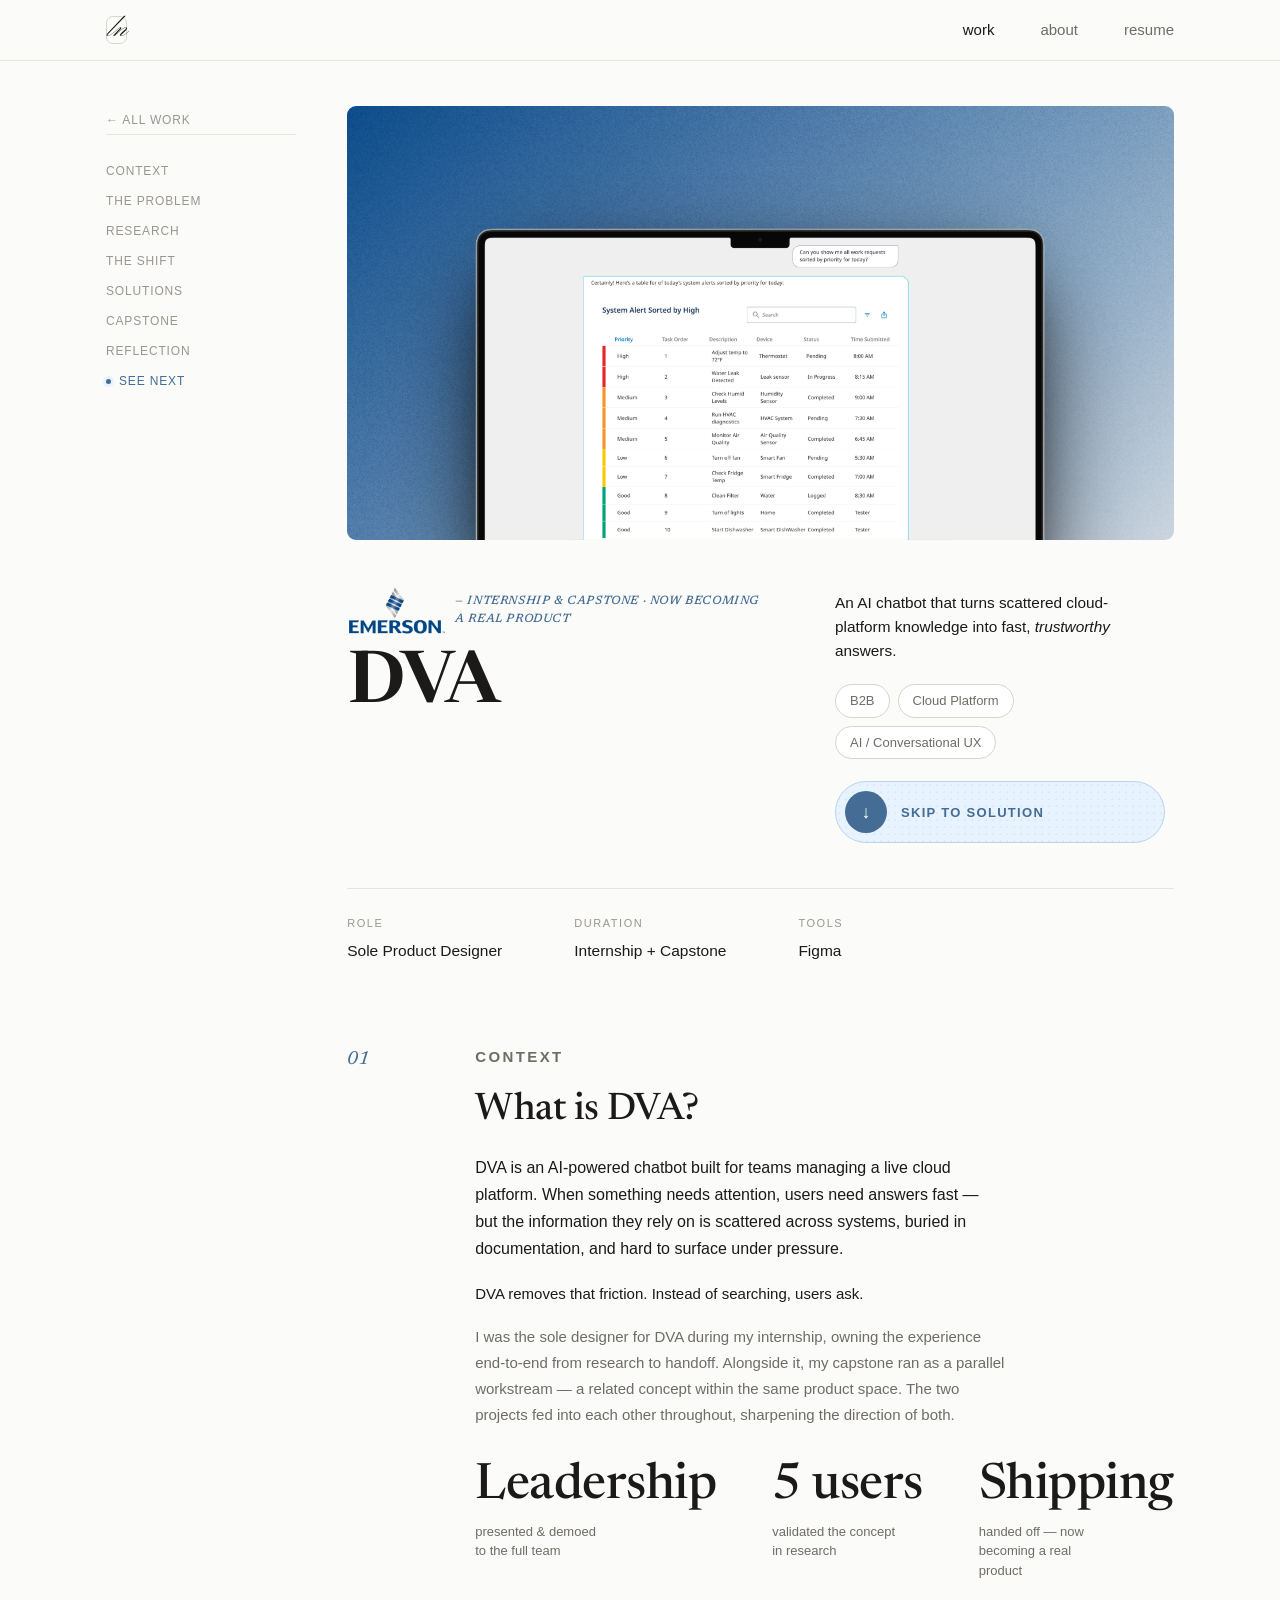
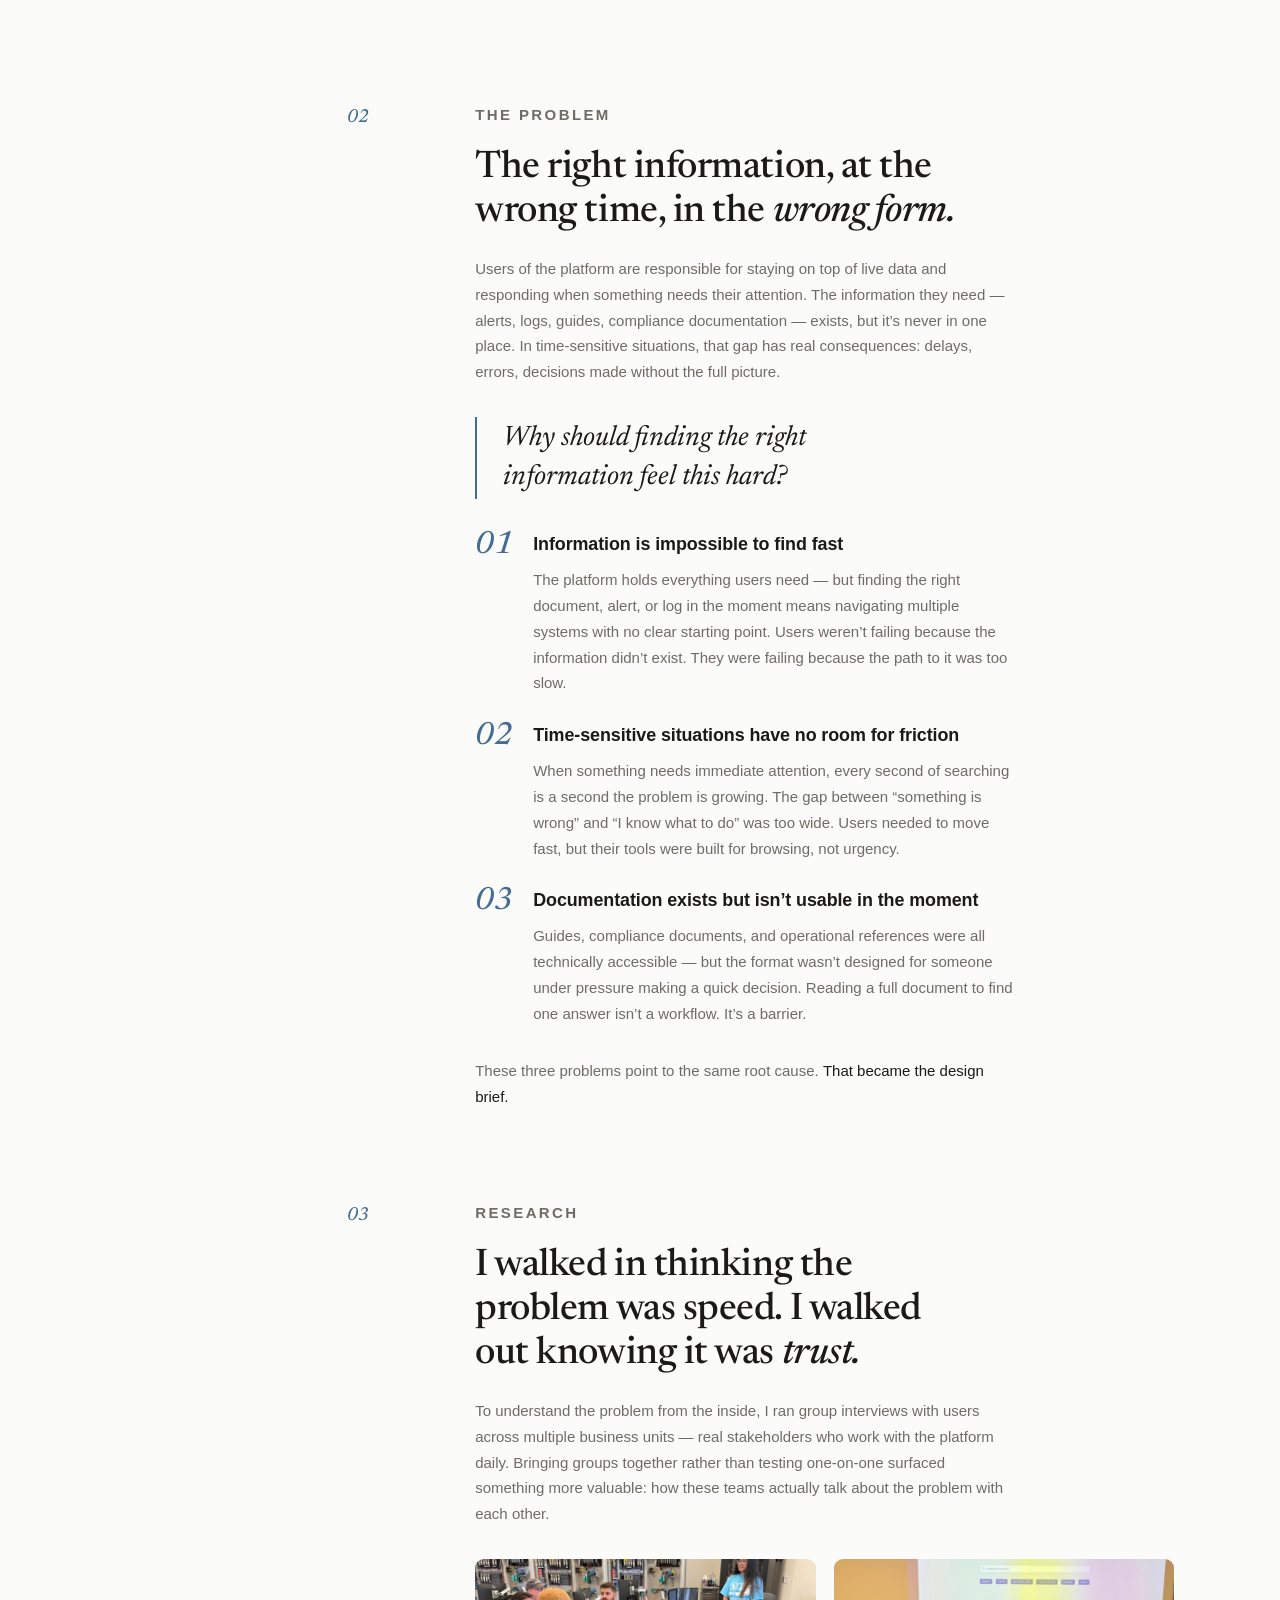
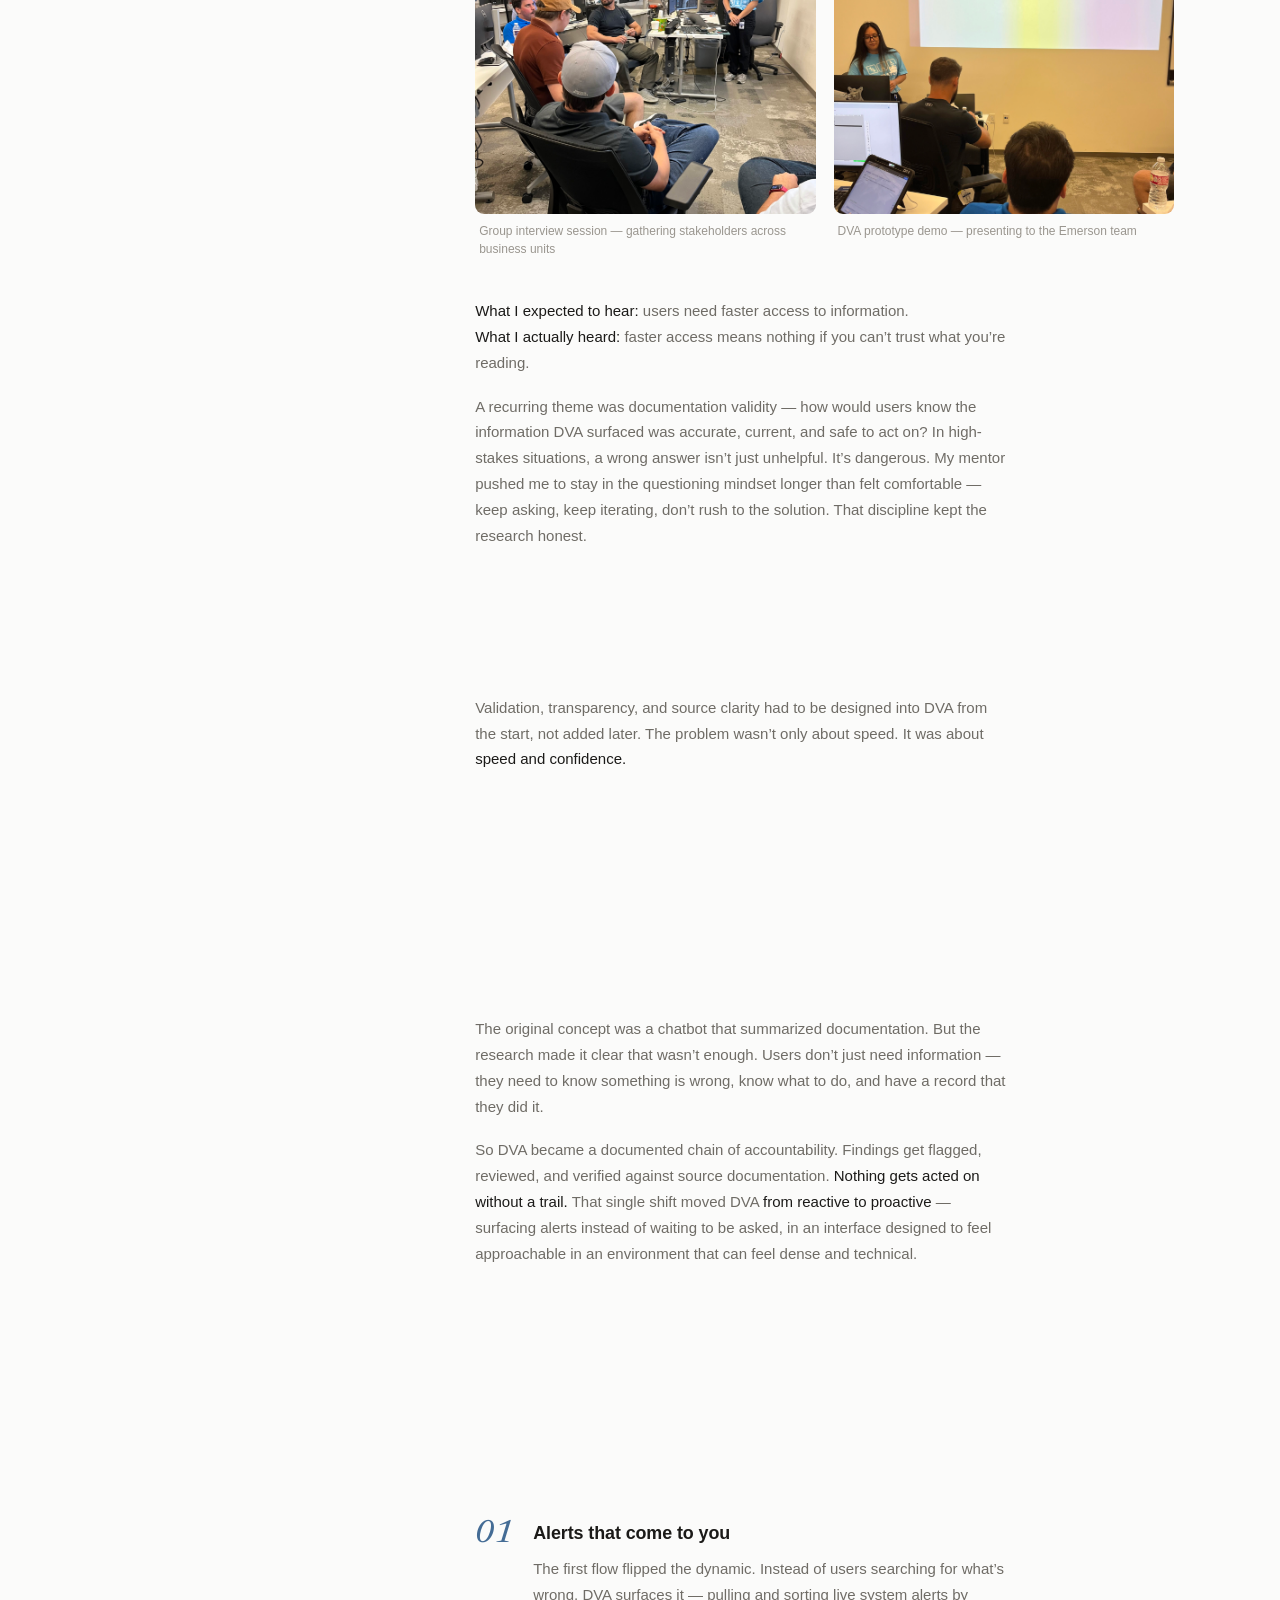
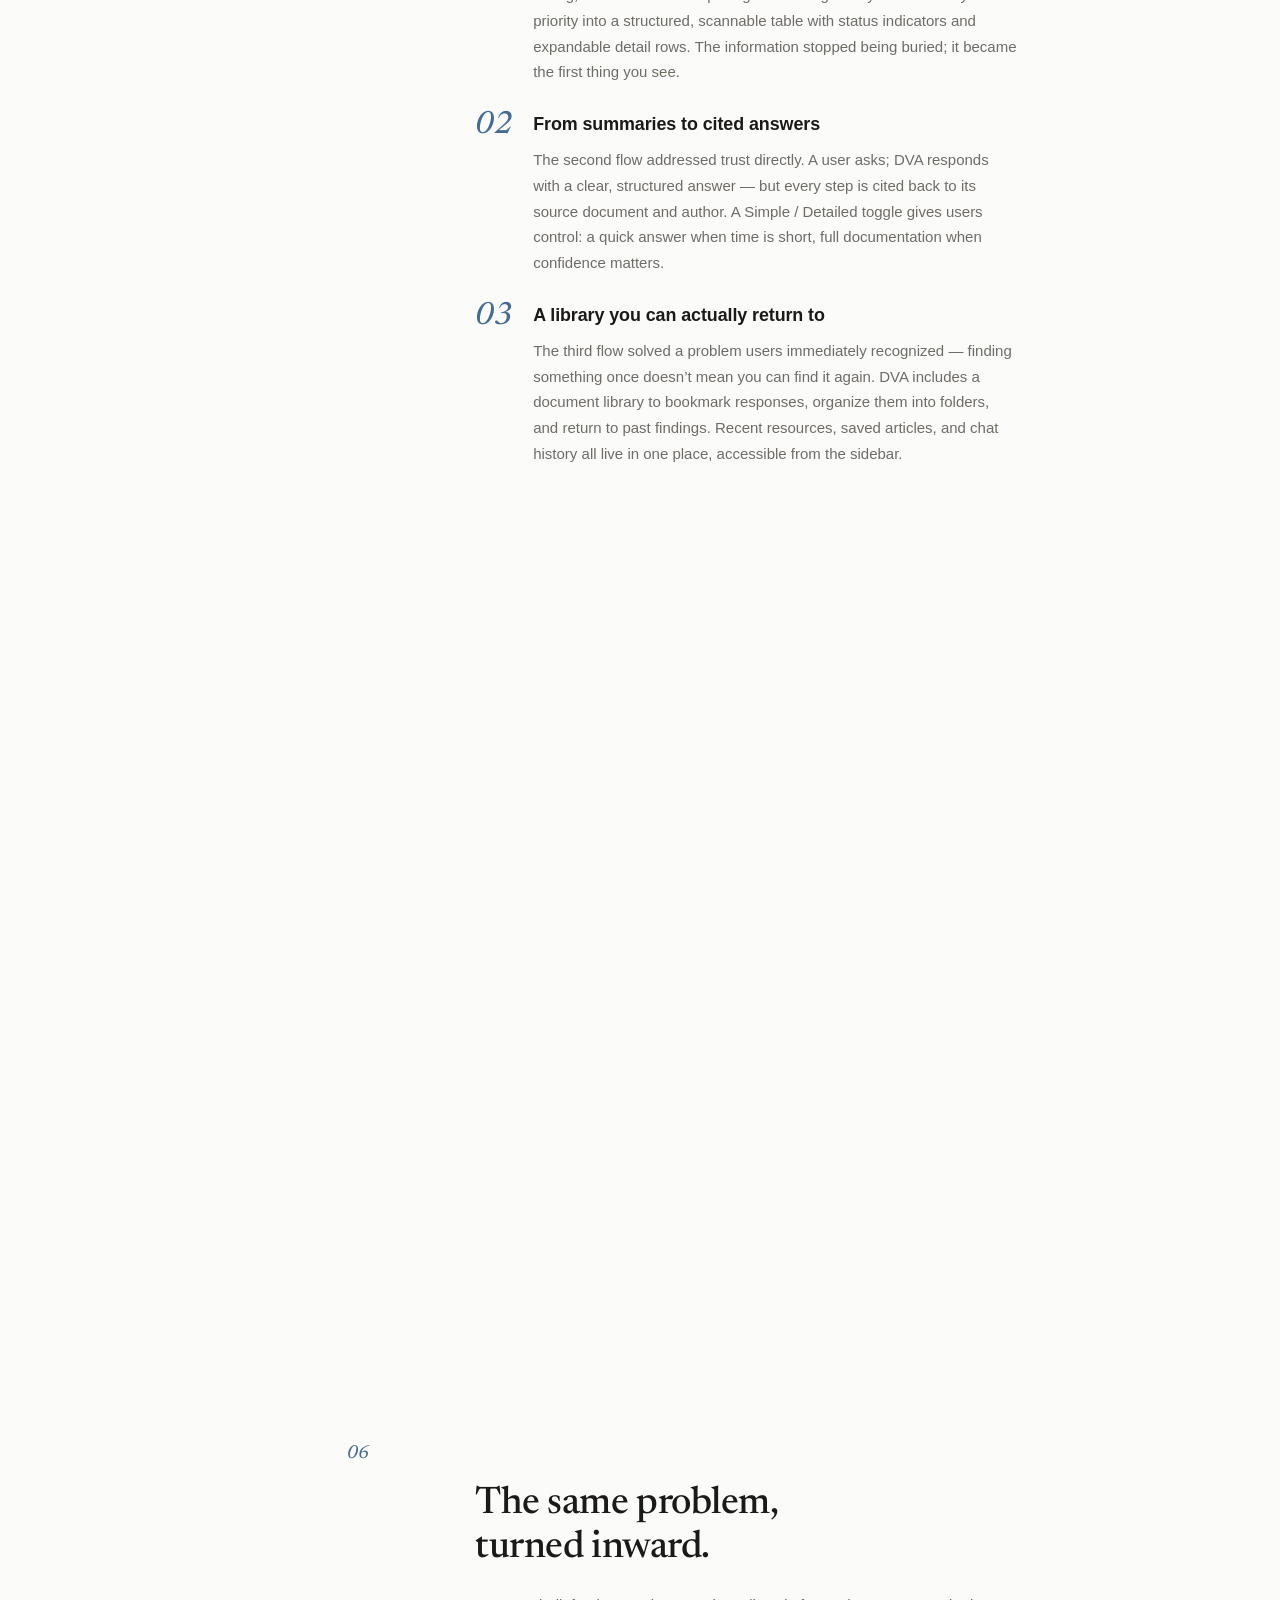
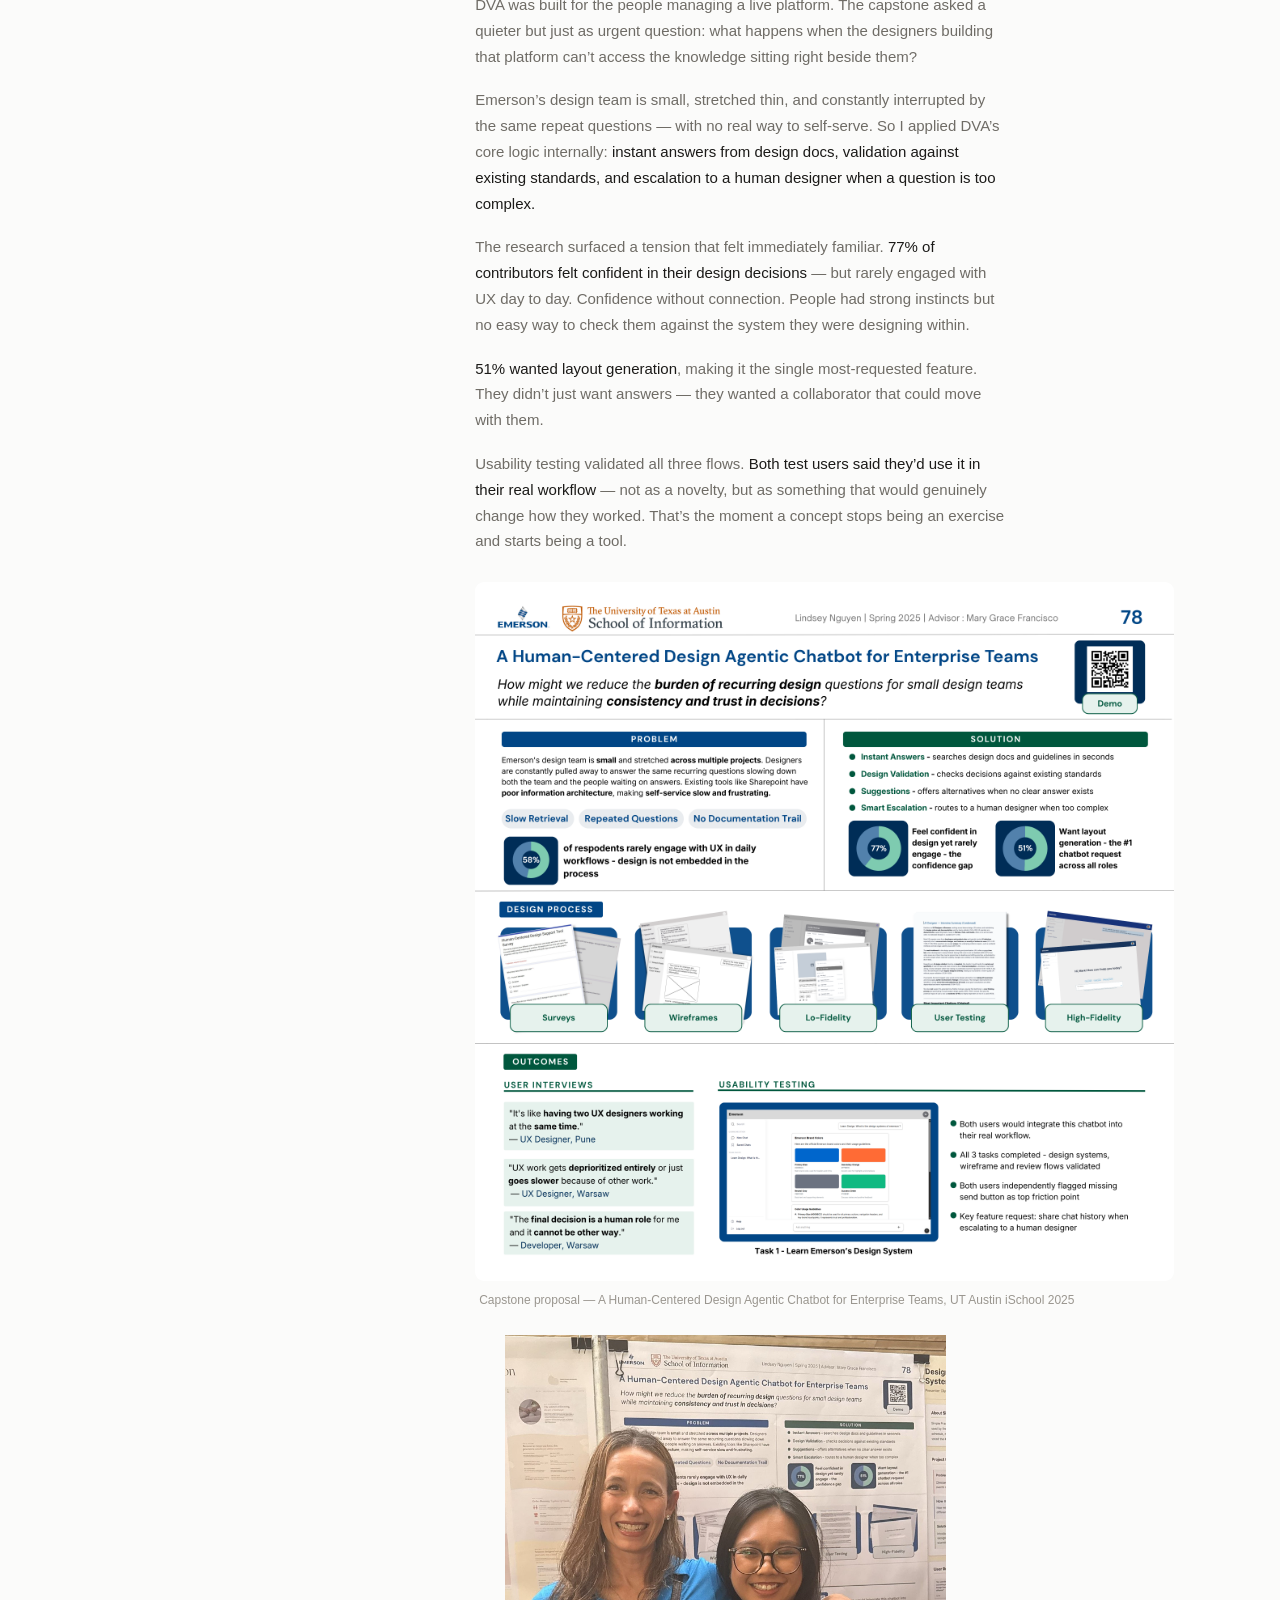
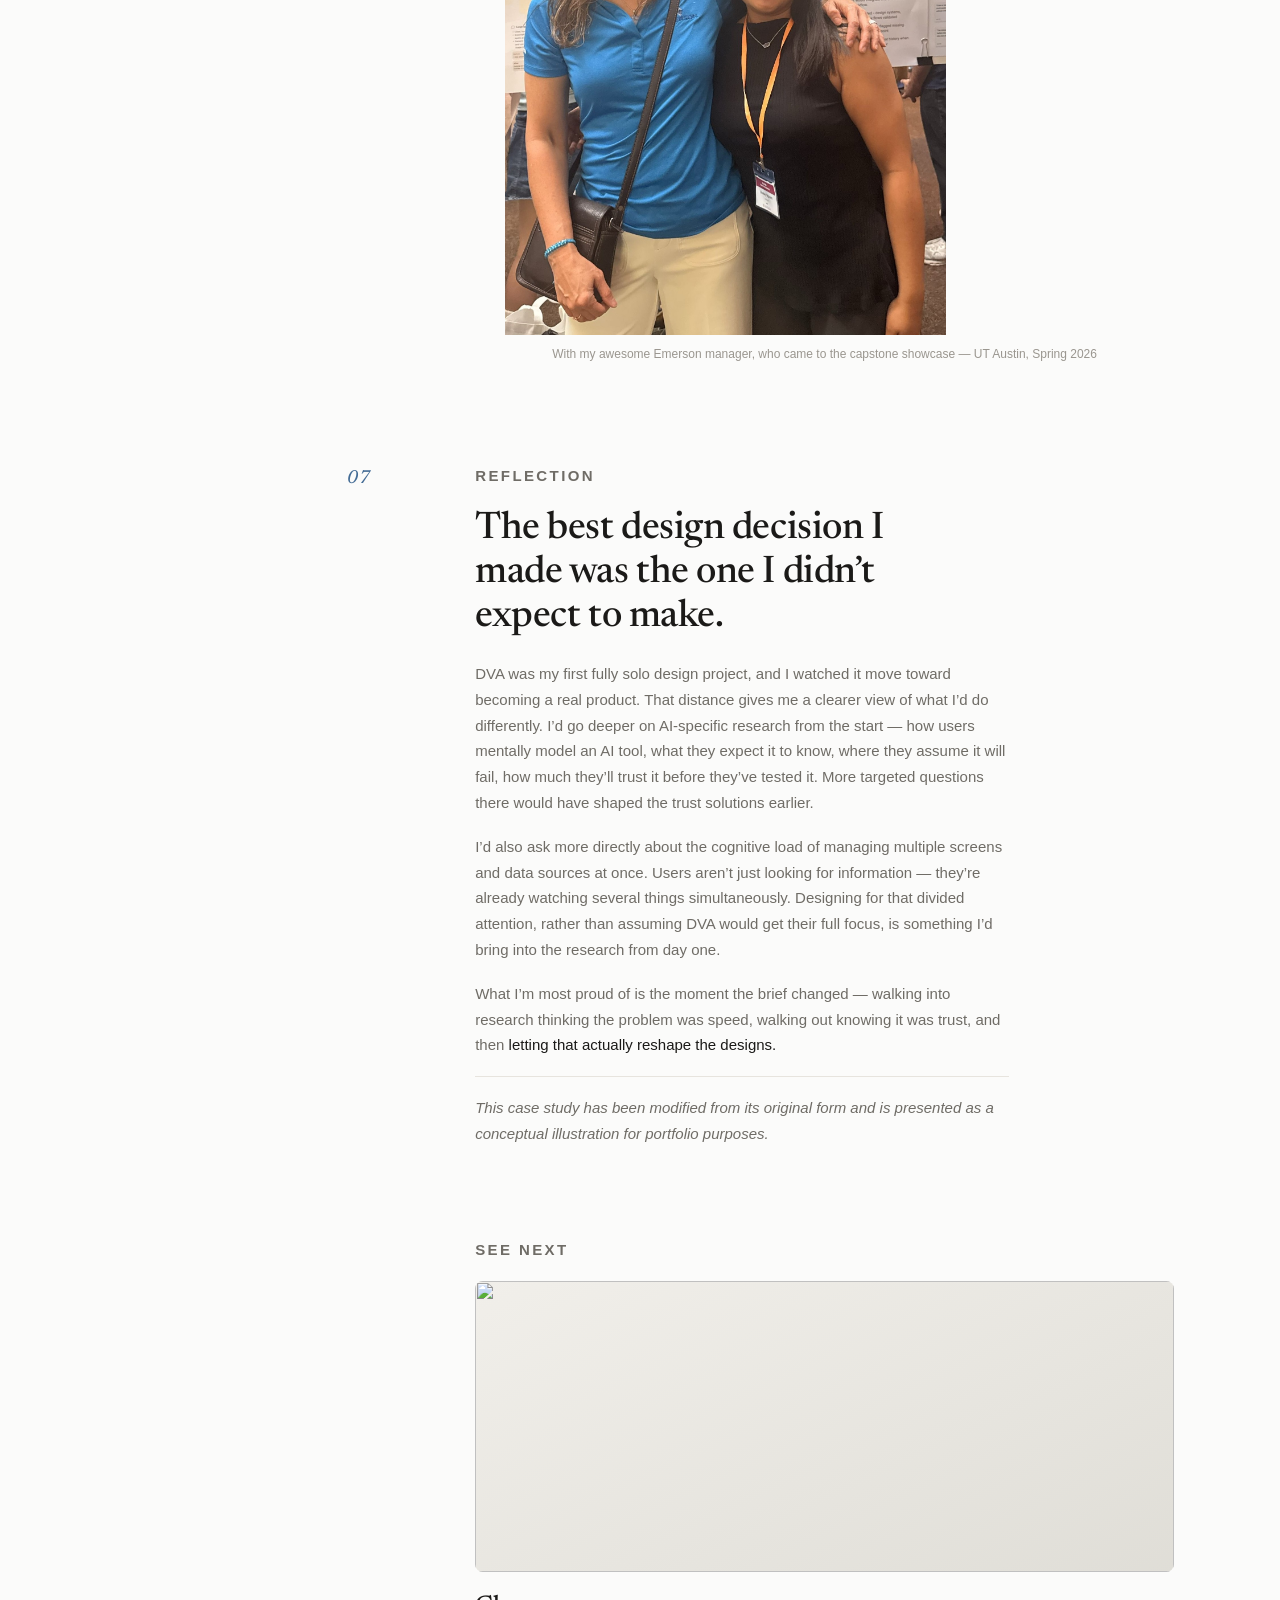
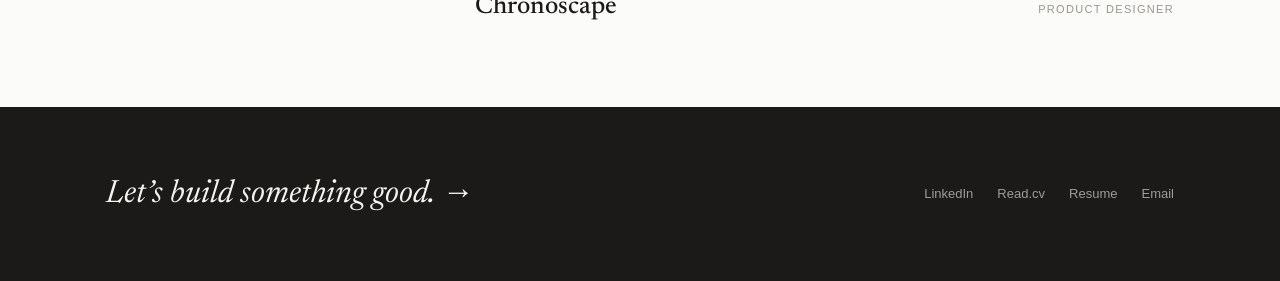
==== commit 535f030c: "Rename Portfolio.html to index.html for GitHub Pages root GitHub Pages serves index.html by default " ====
--- a/emerson.html
+++ b/emerson.html
@@ -44,10 +44,10 @@
 
   <header class="nav">
     <div class="wrap nav-inner">
-      <a href="Portfolio.html" class="brand" aria-label="Home">ln</a>
+      <a href="index.html" class="brand" aria-label="Home">ln</a>
       <nav class="nav-links">
-        <a href="Portfolio.html#work" class="active">work</a>
-        <a href="Portfolio.html#about">about</a>
+        <a href="index.html#work" class="active">work</a>
+        <a href="index.html#about">about</a>
         <a href="uploads/Lindsey Nguyen Resume.docx" target="_blank" rel="noopener" class="resume-btn">resume</a>
       </nav>
     </div>
@@ -56,7 +56,7 @@
   <div class="wrap shell">
 
     <aside class="rail">
-      <a href="Portfolio.html#work" class="back">&larr; All work</a>
+      <a href="index.html#work" class="back">&larr; All work</a>
       <ol>
         <li><a href="#context" data-spy>Context</a></li>
         <li><a href="#problem" data-spy>The problem</a></li>
@@ -360,7 +360,7 @@
 
   <footer class="foot">
     <div class="wrap foot-inner">
-      <a href="Portfolio.html#contact" class="big">Let&rsquo;s build something good. &rarr;</a>
+      <a href="index.html#contact" class="big">Let&rsquo;s build something good. &rarr;</a>
       <nav class="socials">
         <a href="https://www.linkedin.com/in/lindseythuytramnguyen" target="_blank" rel="noopener">LinkedIn</a>
         <a href="#">Read.cv</a>
